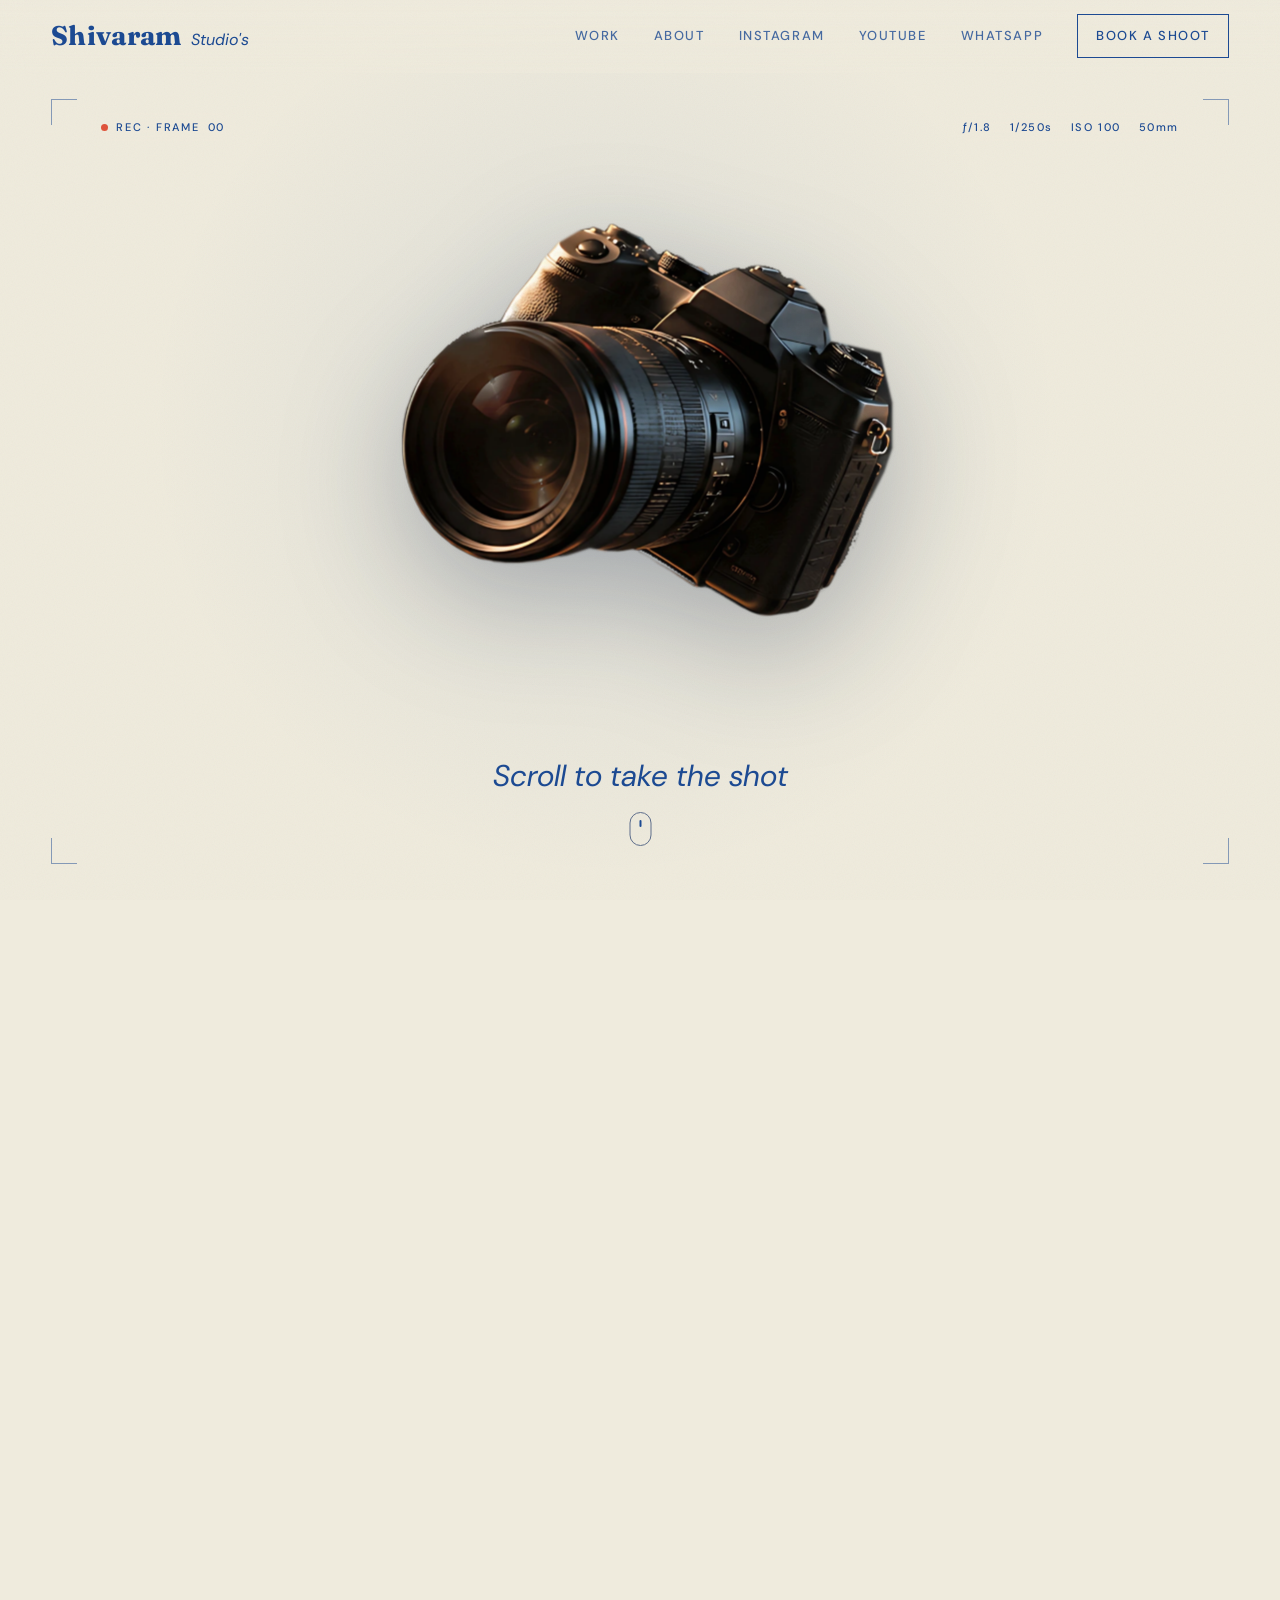
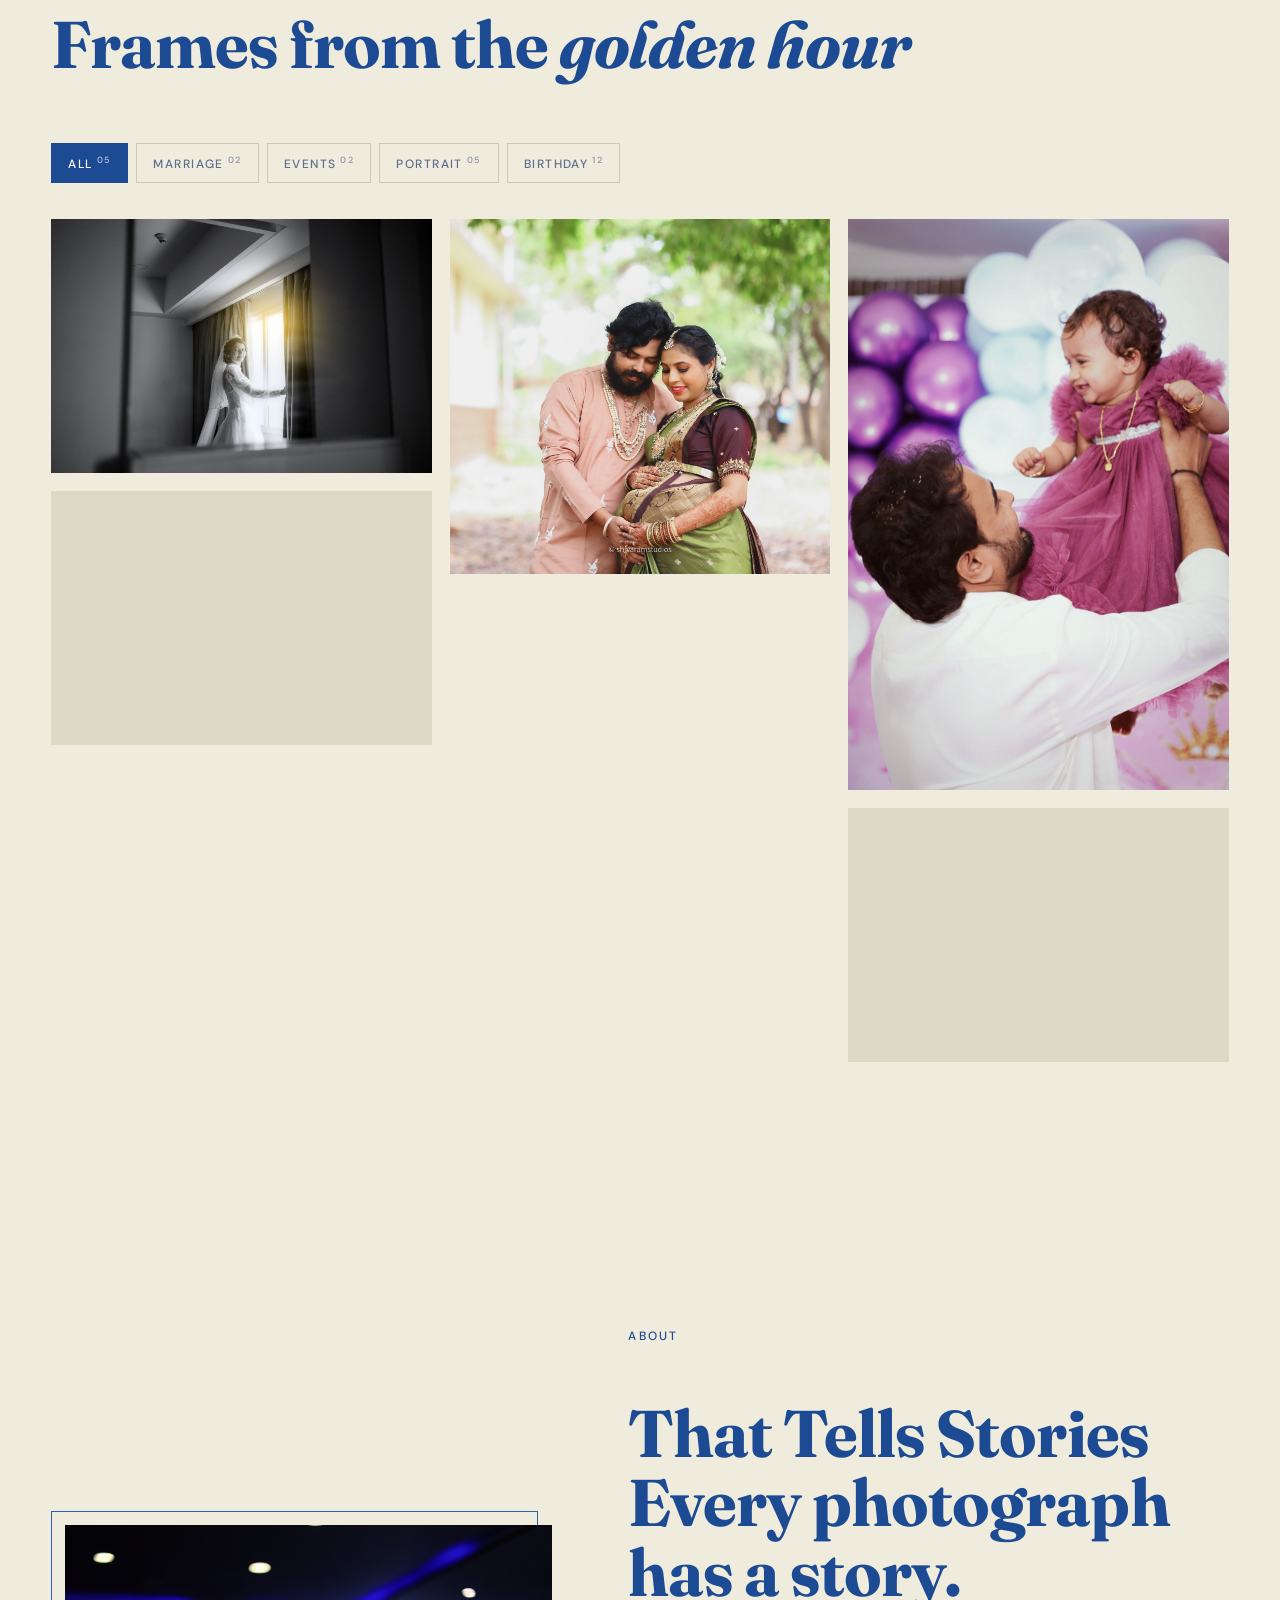
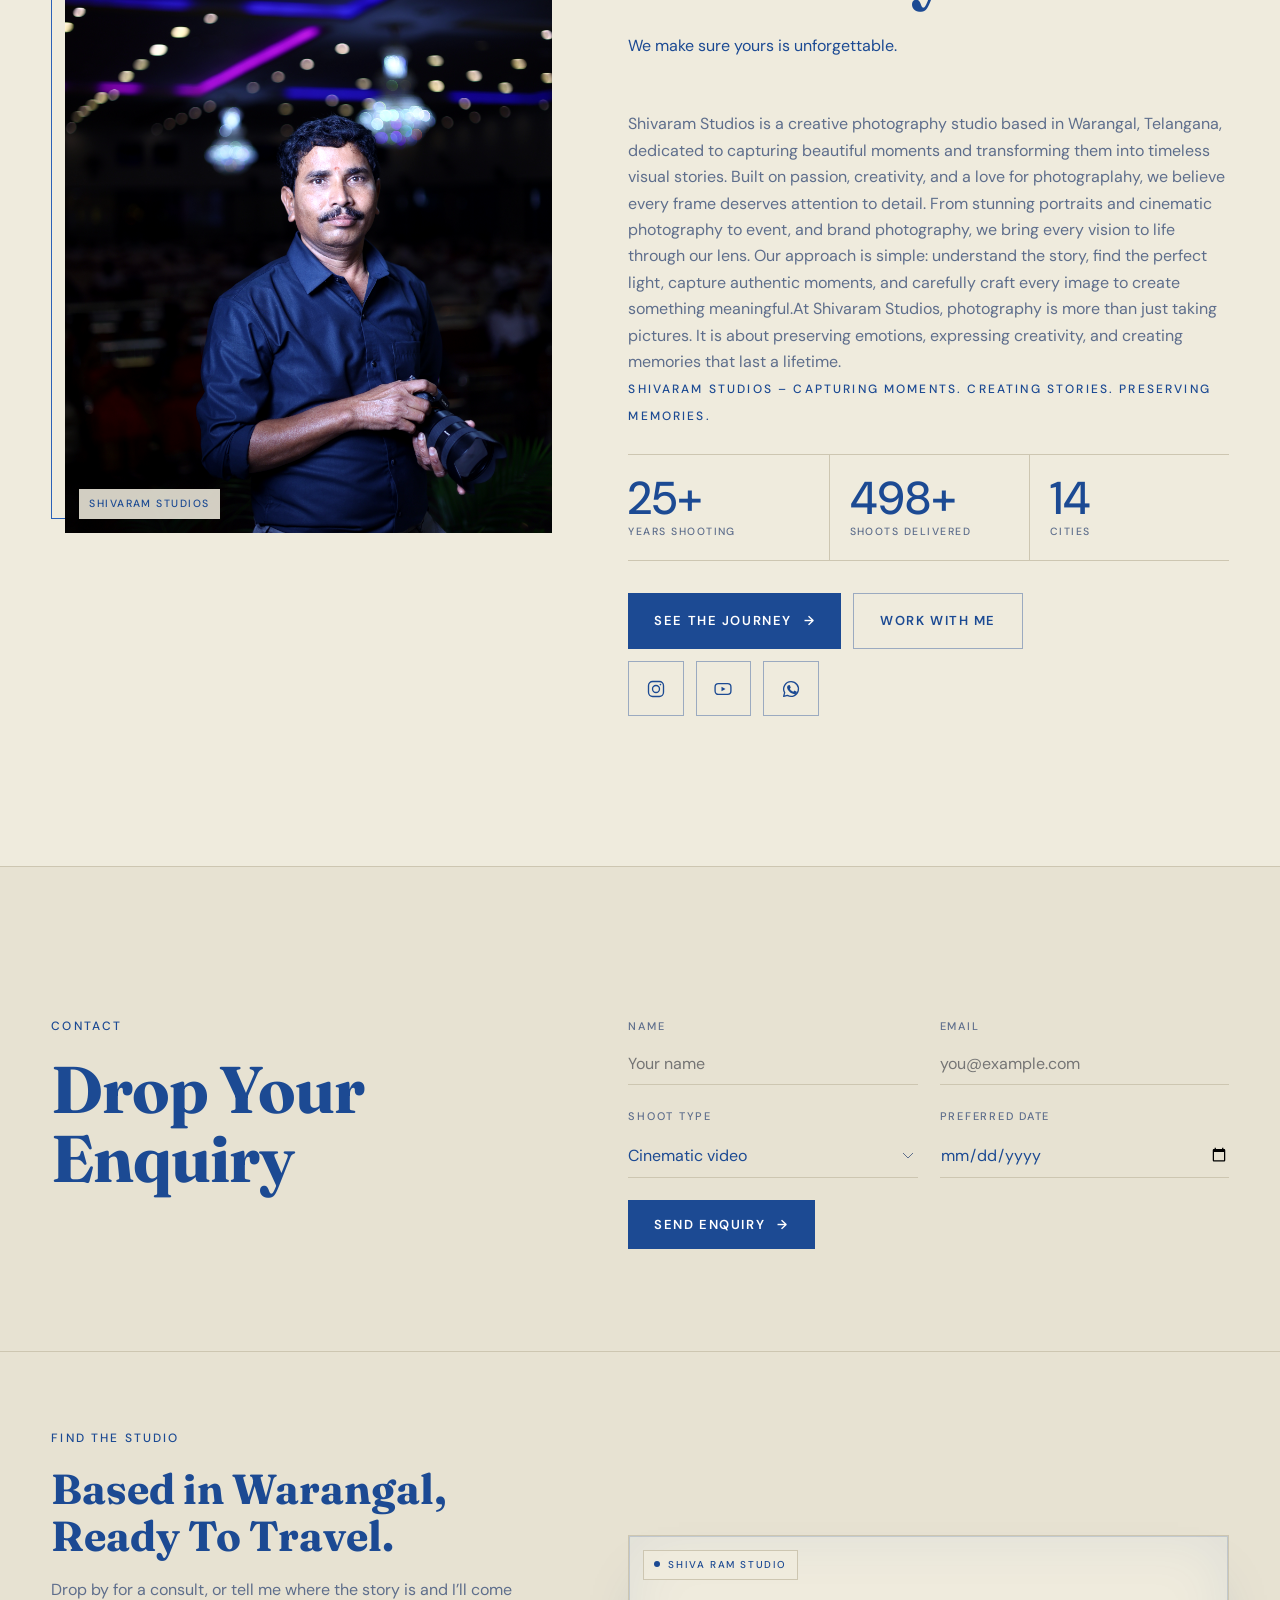
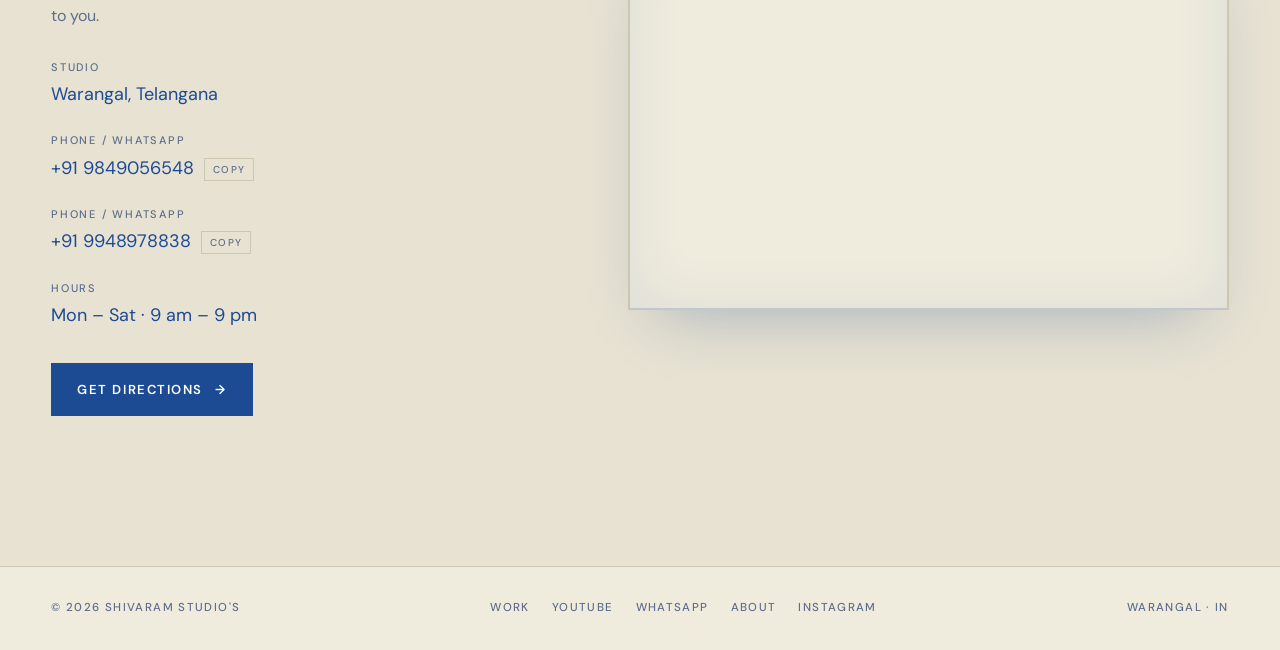
==== index.html @ 3bef9243 "whatsapp is added" ====
<!DOCTYPE html>
<html lang="en">
<head>
<meta charset="UTF-8">
<meta name="viewport" content="width=device-width, initial-scale=1, viewport-fit=cover">
<meta name="Discover Shivaram Studios, a creative photography studio in Warangal, Telangana. Explore professional portrait, landscape, event, cinematic and brand photography.>
<title>Shivaram Studios | Professional Photography Studio in Warangal</title>
<link rel="preconnect" href="https://fonts.googleapis.com">
<link rel="preconnect" href="https://fonts.gstatic.com" crossorigin>
<link rel="stylesheet" href="https://fonts.googleapis.com/css2?family=Fraunces:ital,opsz,wght@0,9..144,600..800;1,9..144,600..800&family=DM+Sans:ital,opsz,wght@0,9..40,300..700;1,9..40,300..700&display=swap">

<style>
:root{
  color-scheme:light;
  --ink:#EFEBDD;
  --ink-2:#E7E2D2;
  --ink-3:#DDD7C5;
  --line:#CDC6B1;
  --paper:#1C4A93;
  --mute:#5E6E8C;
  --amber:#1C4A93;
  --amber-deep:#2A61B8;
  --display:"Fraunces",Georgia,"Times New Roman",serif;
  --body:"DM Sans","Segoe UI",system-ui,sans-serif;
  --mono:"DM Sans","Segoe UI",system-ui,sans-serif;
  --gutter:clamp(16px,4vw,56px);
  --max:1320px;
}
*{box-sizing:border-box}
html{scroll-behavior:smooth}
body{margin:0;background:var(--ink);color:var(--paper);font-family:var(--body);font-size:16px;line-height:1.65;-webkit-font-smoothing:antialiased;overflow-x:hidden;-webkit-text-size-adjust:100%;text-size-adjust:100%}
@supports (overflow:clip){body{overflow-x:clip}}
section[id]{scroll-margin-top:72px}
button,a{-webkit-tap-highlight-color:transparent;touch-action:manipulation}
img{max-width:100%;display:block}
a{color:inherit}
::selection{background:var(--amber);color:var(--ink)}
:focus-visible{outline:2px solid var(--amber);outline-offset:3px}

.grain{pointer-events:none;position:fixed;inset:0;z-index:90;opacity:.07;mix-blend-mode:overlay;background-image:url("data:image/svg+xml,%3Csvg xmlns='http://www.w3.org/2000/svg' width='160' height='160'%3E%3Cfilter id='n'%3E%3CfeTurbulence type='fractalNoise' baseFrequency='.9' numOctaves='2' stitchTiles='stitch'/%3E%3C/filter%3E%3Crect width='100%25' height='100%25' filter='url(%23n)'/%3E%3C/svg%3E")}

.wrap{max-width:var(--max);margin-inline:auto;padding-inline:var(--gutter)}
.eyebrow{font-family:var(--mono);font-weight:500;font-size:12px;letter-spacing:.18em;text-transform:uppercase;color:var(--amber)}
.mono{font-family:var(--mono);font-weight:500;font-variant-numeric:tabular-nums}
h3{font-family:var(--body);font-weight:600}
h1,h2{font-family:var(--display);font-weight:700;font-optical-sizing:auto;margin:0;text-wrap:balance;line-height:1.05}
h2{font-size:clamp(34px,5.2vw,66px);letter-spacing:-.015em}
h2 em,h1 em{font-style:italic;color:var(--amber)}
p{margin:0}

/* NAV */
.nav{position:fixed;top:0;left:0;right:0;z-index:50;padding-top:env(safe-area-inset-top,0px);transition:background .4s,border-color .4s;border-bottom:1px solid transparent}
.nav.solid{background:rgba(13,10,8,.86);backdrop-filter:blur(14px);-webkit-backdrop-filter:blur(14px);border-color:var(--line)}
.nav-in{display:flex;align-items:center;justify-content:space-between;gap:24px;height:72px}
.brand{display:flex;align-items:baseline;gap:10px;text-decoration:none}
.brand b{font-family:var(--display);font-weight:700;font-size:27px;letter-spacing:.01em}
.brand b i{color:var(--amber)}
.brand span{font-family:var(--mono);font-weight:500;font-size:10px;letter-spacing:.2em;color:var(--mute);text-transform:uppercase}
.links{display:flex;gap:34px;align-items:center}
.links a{font-weight:500;text-decoration:none;font-size:13px;letter-spacing:.12em;text-transform:uppercase;color:var(--paper);opacity:.8;transition:opacity .2s,color .2s}
.links a:hover{opacity:1;color:var(--amber)}
.links .book{opacity:1;border:1px solid var(--amber);color:var(--amber);padding:10px 18px}
.links .book:hover{background:var(--amber);color:var(--ink)}
.burger{display:none;background:none;border:0;color:var(--paper);width:44px;height:44px;cursor:pointer;padding:10px}
.burger i{display:block;height:1.5px;background:currentColor;margin:6px 0;transition:transform .3s,opacity .3s}
.nav.open .burger i:nth-child(1){transform:translateY(7.5px) rotate(45deg)}
.nav.open .burger i:nth-child(2){opacity:0}
.nav.open .burger i:nth-child(3){transform:translateY(-7.5px) rotate(-45deg)}

/* HERO */
.hero{position:relative;height:340vh;height:340svh;padding:0}
.pin{position:sticky;top:0;height:100vh;height:100svh;overflow:hidden;isolation:isolate;background:var(--ink)}
.scene{position:absolute;left:50%;top:50%;width:max(100vw,177.8vh);aspect-ratio:1672/941;transform:translate(-50%,-50%);perspective:1400px;transform-style:preserve-3d}
@media (max-aspect-ratio:1/1){.scene{width:min(235vw,177.8vh);top:40%}.full{-webkit-mask-image:linear-gradient(transparent,#000 14%,#000 82%,transparent);mask-image:linear-gradient(transparent,#000 14%,#000 82%,transparent)}}
.glow{position:absolute;left:47.8%;top:47%;width:62%;aspect-ratio:1;transform:translate(-50%,-50%);border-radius:50%;background:radial-gradient(circle,rgba(227,162,91,.22) 0%,rgba(227,162,91,.07) 35%,transparent 65%);pointer-events:none}
.full{position:absolute;inset:0;background:url("[data-uri]") center/100% 100% no-repeat;opacity:0}
.layer{position:absolute;left:calc(var(--x) / 1672 * 100%);top:calc(var(--y) / 941 * 100%);width:calc(var(--w) / 1672 * 100%);height:auto;max-width:none;will-change:transform,opacity;pointer-events:none;user-select:none}
.layer.photo{opacity:0;background:#EFE6D6;padding:.55% .55% .85%;border-radius:2px;filter:drop-shadow(0 22px 34px rgba(0,0,0,.72));transform-style:preserve-3d;backface-visibility:hidden}
.layer.cam{z-index:3;filter:drop-shadow(0 30px 60px rgba(0,0,0,.7))}
.shade{position:absolute;inset:0;z-index:4;opacity:0;pointer-events:none;background:linear-gradient(180deg,rgba(13,10,8,.5) 0%,rgba(13,10,8,0) 22%,rgba(13,10,8,0) 45%,rgba(13,10,8,.92) 100%)}
.hint{position:absolute;left:50%;bottom:clamp(28px,6vh,56px);transform:translateX(-50%);z-index:5;display:grid;justify-items:center;gap:12px;font-family:var(--mono);font-weight:500;font-size:11px;letter-spacing:.26em;text-transform:uppercase;color:var(--mute);text-align:center;white-space:nowrap}
.mouse{width:22px;height:34px;border:1.5px solid var(--mute);border-radius:12px;position:relative}
.mouse::after{content:"";position:absolute;left:50%;top:7px;width:2px;height:7px;margin-left:-1px;border-radius:2px;background:var(--amber);animation:wheel 1.6s ease-in-out infinite}
@keyframes wheel{0%{transform:translateY(0);opacity:1}70%{transform:translateY(9px);opacity:0}100%{opacity:0}}
.hint b{font-family:var(--body);font-weight:400;font-style:italic;font-size:clamp(22px,2.4vw,30px);letter-spacing:0;text-transform:none;color:var(--paper)}
.vf{z-index:5;position:absolute;inset:clamp(84px,11vh,110px) var(--gutter) clamp(24px,4vh,40px);pointer-events:none}
.vf i{position:absolute;width:26px;height:26px;border-color:rgba(241,232,218,.55);border-style:solid;border-width:0}
.vf i:nth-child(1){top:0;left:0;border-top-width:1.5px;border-left-width:1.5px}
.vf i:nth-child(2){top:0;right:0;border-top-width:1.5px;border-right-width:1.5px}
.vf i:nth-child(3){bottom:0;left:0;border-bottom-width:1.5px;border-left-width:1.5px}
.vf i:nth-child(4){bottom:0;right:0;border-bottom-width:1.5px;border-right-width:1.5px}
.rec{position:absolute;top:14px;left:40px;font-family:var(--mono);font-weight:500;font-size:11px;letter-spacing:.16em;color:var(--paper);display:flex;align-items:center;gap:8px;opacity:.85}
.rec::before{content:"";width:7px;height:7px;border-radius:50%;background:#E0533B;animation:blink 1.6s steps(2) infinite}
@keyframes blink{50%{opacity:.15}}
.exif-bar{position:absolute;top:14px;right:40px;font-family:var(--mono);font-weight:500;font-size:11px;letter-spacing:.14em;color:var(--paper);opacity:.85;display:flex;gap:18px}
.hero-copy{position:absolute;z-index:5;left:0;right:0;bottom:clamp(48px,8vh,90px);opacity:0;pointer-events:none}
.hero-copy.live{pointer-events:auto}
.hero-copy .wrap{display:grid;grid-template-columns:1fr auto;align-items:end;gap:32px}
.hero h1{font-weight:700;font-size:clamp(46px,8.6vw,128px);letter-spacing:-.02em;line-height:.92}
.hero h1 span{display:block;overflow:hidden}
.hero h1 span b{display:block;font-weight:600;transform:translateY(calc((1 - var(--cp,0)) * 100%))}
@keyframes rise{from{transform:translateY(100%)}to{transform:none}}
.hero-side{max-width:330px;display:grid;gap:22px}
@keyframes fade{from{opacity:0;transform:translateY(12px)}to{opacity:1;transform:none}}
.hero-side p{color:rgba(241,232,218,.82);font-size:15px}
.btn{font-family:var(--body);font-weight:600;display:inline-flex;align-items:center;gap:12px;background:var(--amber);color:var(--ink);text-decoration:none;font-weight:600;font-size:13px;letter-spacing:.12em;text-transform:uppercase;padding:16px 26px;border:0;cursor:pointer;transition:background .25s,gap .25s;font-family:var(--body)}
.btn:hover{background:var(--paper);gap:18px}
.btn.ghost{background:transparent;color:var(--paper);border:1px solid rgba(241,232,218,.4)}
.btn.ghost:hover{border-color:var(--amber);color:var(--amber)}

/* FILM STRIP */
.strip{border-block:1px solid var(--line);background:var(--ink-2);overflow:hidden;padding-block:16px}
.strip-track{display:flex;gap:48px;width:max-content;animation:marquee 38s linear infinite;font-family:var(--mono);font-weight:500;font-size:12px;letter-spacing:.22em;text-transform:uppercase;color:var(--mute)}
.strip-track span{display:flex;align-items:center;gap:48px;white-space:nowrap}
.strip-track span::after{content:"";width:14px;height:10px;border:1px solid var(--amber-deep);border-radius:2px}
@keyframes marquee{to{transform:translateX(-50%)}}

section{padding-block:clamp(80px,12vw,150px)}
.head{display:flex;justify-content:space-between;align-items:end;gap:32px;flex-wrap:wrap;margin-bottom:clamp(40px,6vw,64px)}
.head .eyebrow{margin-bottom:18px;display:block}
.head p.lead{max-width:420px;color:var(--mute)}

/* CATEGORIES (occasion-style carousel) */
.cats{padding-block:clamp(64px,9vw,110px) clamp(24px,4vw,48px);overflow:hidden}
.oc-head{text-align:center;display:grid;gap:14px;justify-items:center;margin-bottom:clamp(20px,3vw,36px)}
.oc{position:relative;--cw:clamp(190px,19vw,300px)}
.oc-stage{position:relative;height:calc(var(--cw) * 5 / 3 + 40px);touch-action:pan-y;user-select:none;-webkit-mask-image:linear-gradient(90deg,transparent,#000 6%,#000 94%,transparent);mask-image:linear-gradient(90deg,transparent,#000 6%,#000 94%,transparent)}
.oc-card{position:absolute;left:50%;top:50%;width:var(--cw);aspect-ratio:3/5;padding:6px;border-radius:0;background:linear-gradient(160deg,rgba(241,232,218,.22),rgba(241,232,218,.06));border:1px solid rgba(241,232,218,.18);box-shadow:0 24px 50px -22px rgba(0,0,0,.85);color:var(--ink);text-decoration:none;transform:translate(-50%,-50%);transition:transform .7s cubic-bezier(.2,.8,.2,1),opacity .6s,filter .6s;will-change:transform;cursor:pointer}
.oc-card img{width:100%;height:100%;object-fit:cover;border-radius:0;display:block;pointer-events:none}
.oc-card::after{content:"";position:absolute;inset:6px;border-radius:0;background:linear-gradient(180deg,transparent 55%,rgba(13,10,8,.45));pointer-events:none}
.oc-label{position:absolute;left:50%;bottom:6px;transform:translateX(-50%);z-index:1;min-width:72%;padding:12px 26px 10px;background:var(--paper);border-radius:0;text-align:center;display:grid;gap:2px;box-shadow:0 -6px 18px rgba(0,0,0,.18)}
.oc-label b{font-family:var(--body);font-weight:600;font-size:clamp(22px,2vw,30px);line-height:1.05;color:var(--ink)}
.oc-label small{white-space:nowrap;font-family:var(--mono);font-weight:500;font-size:9.5px;letter-spacing:.14em;text-transform:uppercase;color:var(--amber-deep)}
.oc-card.is-active{border-color:rgba(227,162,91,.55);box-shadow:0 30px 70px -20px rgba(0,0,0,.9),0 0 0 1px rgba(227,162,91,.25)}
.oc-card.is-active .oc-label{background:var(--paper)}
.oc-card:not(.is-active) .oc-label small{display:none}
.oc-card:focus-visible{outline:2px solid var(--amber);outline-offset:4px}
.oc-btn{position:absolute;top:calc(50% - 20px);z-index:30;width:46px;height:46px;border-radius:50%;border:1px solid var(--line);background:rgba(22,17,16,.85);color:var(--paper);display:grid;place-items:center;cursor:pointer;transition:background .25s,color .25s,border-color .25s;backdrop-filter:blur(6px);-webkit-backdrop-filter:blur(6px)}
.oc-btn svg{width:18px;height:18px;fill:none;stroke:currentColor;stroke-width:2;stroke-linecap:round;stroke-linejoin:round}
.oc-btn:hover{background:var(--amber);color:var(--ink);border-color:var(--amber)}
.oc-btn.prev{left:clamp(10px,2vw,28px)}.oc-btn.next{right:clamp(10px,2vw,28px)}
.oc-dots{display:flex;justify-content:center;gap:10px;margin-top:8px}
.oc-dots button{width:8px;height:8px;padding:0;border:0;border-radius:8px;background:var(--line);cursor:pointer;transition:width .3s,background .3s}
.oc-dots button[aria-selected="true"]{width:28px;background:var(--amber)}
@media (max-width:640px){.oc{--cw:56vw}.oc-btn{width:38px;height:38px}.oc-label{padding:9px 16px 8px}.oc-label small{font-size:8.5px;letter-spacing:.08em}}
@media (prefers-reduced-motion:reduce){.oc-card{transition:none}}

/* WORK */
.filters{display:flex;gap:8px;flex-wrap:wrap;margin-bottom:36px}
.chip{background:none;border:1px solid var(--line);color:var(--mute);font-family:var(--mono);font-weight:500;font-size:12px;letter-spacing:.12em;text-transform:uppercase;padding:10px 16px;cursor:pointer;transition:all .2s}
.chip:hover{color:var(--paper);border-color:var(--mute)}
.chip[aria-pressed="true"]{background:var(--paper);color:var(--ink);border-color:var(--paper)}
.chip sup{font-size:9px;margin-left:4px;opacity:.7}
.grid{columns:3 300px;column-gap:18px}
.shot{break-inside:avoid;margin:0 0 18px;position:relative;overflow:hidden;cursor:zoom-in;background:var(--ink-3);transition:opacity .4s}
.shot[hidden]{display:none!important}
.shot img{width:100%;height:auto;min-height:120px;aspect-ratio:var(--ar);object-fit:cover;transition:transform 1.1s cubic-bezier(.2,.7,.1,1),filter .6s;filter:saturate(.92)}
@media (hover:hover){.shot:hover img{transform:scale(1.045);filter:saturate(1.08)}}
.shot figcaption{position:absolute;left:0;right:0;bottom:0;padding:48px 18px 16px;background:linear-gradient(transparent,rgba(13,10,8,.88));display:flex;justify-content:space-between;align-items:end;gap:12px;transform:translateY(8px);opacity:0;transition:all .45s}
.shot:hover figcaption,.shot:focus-visible figcaption{opacity:1;transform:none}
.shot figcaption h3{font-size:25px;font-style:italic}
.shot figcaption small{display:block;font-family:var(--mono);font-weight:500;font-size:10.5px;letter-spacing:.12em;color:var(--amber);text-transform:uppercase;margin-top:4px}
.shot .no{font-family:var(--mono);font-weight:500;font-size:11px;color:var(--mute);white-space:nowrap}
@media (hover:none){.shot figcaption{opacity:1;transform:none}}

/* SERVICES (callout figure) */
/* SERVICES: services on both sides, person in the centre */
.svc{--blue:var(--amber);--blue-2:#F0B877;background:var(--ink-2);border-block:1px solid var(--line);color:var(--paper);overflow:hidden;padding-block:clamp(56px,7vw,96px)}
.svc ::selection{background:var(--amber);color:var(--ink)}
.svc-eye{display:block;text-align:center;margin-bottom:clamp(8px,2vw,20px)}
.svc-stage{position:relative;display:grid;grid-template-columns:minmax(0,1fr) minmax(220px,330px) minmax(0,1fr);gap:clamp(36px,7vw,120px);max-width:1120px;margin-inline:auto;height:clamp(520px,58vw,720px)}
.svc-col{position:relative;z-index:2;display:flex;flex-direction:column;justify-content:space-evenly;padding-block:2% 8%}
.svc-col.left{align-items:flex-end}
.svc-col.right{align-items:flex-start}
.svc-person{position:relative;z-index:1}
.svc-man{position:absolute;left:0;top:0;width:100%;height:auto;max-width:none;filter:drop-shadow(0 24px 40px rgba(0,0,0,.6));opacity:0;transition:opacity .4s}
.svc-man.ready{opacity:1}
.svc-lines{position:absolute;inset:0;width:100%;height:100%;overflow:visible;pointer-events:none;z-index:1}
.svc-lines path{fill:none;stroke:var(--blue);stroke-width:1.3;opacity:.45;transition:opacity .3s,stroke-width .3s}
.svc-lines circle{fill:var(--blue);opacity:.7;transition:opacity .3s}
.svc-lines .on path{opacity:1;stroke-width:2}
.svc-lines .on circle{opacity:1}
.svc-tag{position:relative;background:var(--amber);color:var(--ink);border:0;font-family:var(--body);font-weight:600;font-size:clamp(13px,1.15vw,15px);letter-spacing:.01em;padding:.5em 1.4em;min-width:10.5em;white-space:nowrap;text-align:center;cursor:pointer;box-shadow:0 6px 14px -6px rgba(0,0,0,.7);transition:background .25s,transform .25s,box-shadow .25s}
.svc-tag:hover{background:var(--blue-2)}
.svc-tag[aria-selected="true"]{background:var(--paper);box-shadow:0 0 0 3px var(--ink-2),0 0 0 5px var(--amber)}
.svc-col.left .svc-tag[aria-selected="true"]{transform:translateX(-6px)}
.svc-col.right .svc-tag[aria-selected="true"]{transform:translateX(6px)}
.svc-tag:focus-visible{outline:2px solid var(--paper);outline-offset:4px}
.svc-panel{max-width:860px;margin:clamp(28px,4vw,52px) auto 0;border-top:1px solid var(--line);padding-top:26px;display:grid;grid-template-columns:minmax(0,1fr) auto;gap:18px 48px;align-items:end;min-height:220px}
.svc-info{display:grid;gap:12px}
.svc-panel .tag{font-family:var(--body);font-weight:600;font-size:12px;letter-spacing:.16em;text-transform:uppercase;color:var(--amber)}
.svc-panel h3{font-family:var(--body);font-weight:500;font-size:clamp(30px,3vw,40px);color:var(--paper)}
.svc-panel p{color:var(--mute);font-size:15px;max-width:56ch}
.svc-panel ul{list-style:none;margin:4px 0 0;padding:0;display:grid;grid-template-columns:repeat(2,minmax(0,max-content));gap:8px 32px;font-size:14.5px;color:var(--paper)}
.svc-panel li{display:flex;gap:12px}
.svc-panel li::before{content:"";flex:none;width:10px;height:2px;background:var(--blue);margin-top:11px}
.svc-foot{display:grid;justify-items:end;gap:14px}
.svc-price{font-family:var(--body);font-weight:500;font-size:30px;color:var(--paper);text-align:right}
.svc-price small{display:block;font-family:var(--body);font-weight:500;font-size:12px;letter-spacing:.04em;color:var(--mute)}
.svc-cta{display:inline-flex;align-items:center;gap:10px;background:var(--amber);color:var(--ink);text-decoration:none;font-weight:600;font-size:12.5px;letter-spacing:.12em;text-transform:uppercase;padding:13px 20px;transition:background .25s,gap .25s}
.svc-cta:hover{background:var(--paper);gap:16px}
.svc-panel.swap{animation:svcIn .45s cubic-bezier(.2,.7,.1,1)}
@keyframes svcIn{from{opacity:0;transform:translateY(10px)}to{opacity:1;transform:none}}
@media (min-width:861px) and (max-width:1100px){
  .svc-stage{gap:clamp(20px,3vw,40px)}
  .svc-tag{padding:.5em 1em;min-width:9em}
}
@media (max-width:860px){
  .svc-stage{grid-template-columns:1fr 1fr;height:auto;gap:12px;max-width:560px}
  .svc-person{grid-column:1/-1;grid-row:1;height:min(105vw,480px);margin-bottom:12px}
  .svc-col{grid-row:2;justify-content:flex-start;gap:10px;padding:0}
  .svc-col.left,.svc-col.right{align-items:stretch}
  .svc-tag{min-width:0;padding:.75em .6em;white-space:normal}
  .svc-col .svc-tag[aria-selected="true"]{transform:none}
  .svc-lines{display:none}
  .svc-panel{grid-template-columns:1fr}
  .svc-foot{justify-items:start}
  .svc-price{text-align:left}
}
@media (max-width:460px){.svc-panel ul{grid-template-columns:1fr}}

/* PROCESS */
.steps{display:grid;grid-template-columns:repeat(auto-fit,minmax(220px,1fr));gap:0;counter-reset:s}
.step{padding:28px 28px 28px 0;border-top:1px solid var(--line);display:grid;gap:12px;align-content:start}
.step + .step{padding-left:28px}
.step .n{font-family:var(--mono);font-weight:500;font-size:12px;color:var(--amber);letter-spacing:.14em}
.step h3{font-size:28px}
.step p{color:var(--mute);font-size:15px}

/* ABOUT */
.about-grid{display:grid;grid-template-columns:minmax(0,5fr) minmax(0,6fr);gap:clamp(36px,6vw,90px);align-items:center}
.portrait{position:relative;margin:14px 0 0 14px}
.portrait img{width:100%;aspect-ratio:4/5;object-fit:cover;filter:grayscale(.2) contrast(1.05)}
.portrait::before{content:"";position:absolute;inset:-14px 14px 14px -14px;border:1px solid var(--amber-deep);z-index:-1}
.portrait .cap{position:absolute;left:14px;bottom:14px;font-family:var(--mono);font-weight:500;font-size:10.5px;letter-spacing:.14em;background:rgba(13,10,8,.75);padding:6px 10px;text-transform:uppercase}
.about-copy{display:grid;gap:26px}
.about-copy .big{font-family:var(--body);font-size:clamp(26px,3vw,36px);line-height:1.25}
.about-copy .big em{color:var(--amber)}
.about-copy p{color:var(--mute);max-width:60ch}
.stats{display:grid;grid-template-columns:repeat(3,1fr);border-block:1px solid var(--line)}
.stats div{padding:20px 0;display:grid;gap:2px}
.stats div + div{padding-left:20px;border-left:1px solid var(--line)}
.stats b{font-family:var(--body);font-weight:500;font-size:clamp(32px,4vw,46px);line-height:1}
.stats span{font-family:var(--mono);font-weight:500;font-size:10.5px;letter-spacing:.14em;color:var(--mute);text-transform:uppercase}
.kit{font-family:var(--mono);font-weight:500;font-size:12.5px;color:var(--mute);display:grid;gap:8px}
.kit div{display:flex;justify-content:space-between;gap:16px;border-bottom:1px dashed var(--line);padding-bottom:8px}
.kit div span:last-child{color:var(--paper);text-align:right}
.about-cta{display:flex;gap:12px;flex-wrap:wrap;margin-top:6px}
.soc.about-soc{gap:12px;margin-top:-14px}

/* TESTIMONIAL placeholder */
.quote{text-align:left;max-width:980px}
.quote blockquote{margin:0;font-family:var(--body);font-style:italic;font-size:clamp(28px,4.2vw,54px);line-height:1.2;text-wrap:balance}
.quote cite{display:block;margin-top:24px;font-style:normal;font-family:var(--mono);font-weight:500;font-size:12px;letter-spacing:.16em;color:var(--amber);text-transform:uppercase}

/* CONTACT */
.contact{background:var(--ink-2);border-top:1px solid var(--line)}
.contact-grid{display:grid;grid-template-columns:minmax(0,5fr) minmax(0,6fr);gap:clamp(36px,6vw,90px)}
.contact h2{margin-bottom:24px}
.info{display:grid;gap:22px;margin-top:36px}
.info div{display:grid;gap:4px}
.info small{font-family:var(--mono);font-weight:500;font-size:11px;letter-spacing:.16em;color:var(--mute);text-transform:uppercase}
.info a,.info span{font-size:18px;text-decoration:none;word-break:break-word}
.info a:hover{color:var(--amber)}
.copy{background:none;border:1px solid var(--line);color:var(--mute);font-family:var(--mono);font-weight:500;font-size:10px;letter-spacing:.12em;padding:4px 8px;margin-left:10px;cursor:pointer;vertical-align:middle;text-transform:uppercase}
.copy:hover{color:var(--amber);border-color:var(--amber)}
form{display:grid;gap:22px}
.row{display:grid;grid-template-columns:1fr 1fr;gap:22px}
label{display:grid;gap:8px;font-family:var(--mono);font-weight:500;font-size:11px;letter-spacing:.16em;color:var(--mute);text-transform:uppercase}
input,select,textarea{background:transparent;border:0;border-bottom:1px solid var(--line);color:var(--paper);font-family:var(--body);font-size:16px;padding:10px 0;border-radius:0;width:100%;transition:border-color .2s;text-transform:none;letter-spacing:0}
select{appearance:none;background:url("data:image/svg+xml,%3Csvg xmlns='http://www.w3.org/2000/svg' width='12' height='8'%3E%3Cpath d='M1 1l5 5 5-5' stroke='%23A69683' fill='none'/%3E%3C/svg%3E") right 4px center no-repeat;cursor:pointer}
select option{background:var(--ink-2)}
textarea{resize:vertical;min-height:110px}
input:focus,select:focus,textarea:focus{outline:none;border-color:var(--amber)}
.note{font-size:14px;color:var(--amber);min-height:1.4em}
.studio{display:grid;grid-template-columns:minmax(0,5fr) minmax(0,6fr);gap:clamp(36px,6vw,90px);align-items:center;margin-top:clamp(56px,8vw,110px);padding-top:clamp(48px,6vw,80px);border-top:1px solid var(--line)}
.studio h3{font-family:var(--display);font-weight:700;font-size:clamp(28px,3.4vw,42px);line-height:1.1;margin:0 0 18px}
.studio h3 em{color:var(--amber)}
.studio p{color:var(--mute);max-width:42ch;margin:0 0 28px}
.studio .info{margin-top:0;margin-bottom:32px}
.map{position:relative;aspect-ratio:16/10;border:1px solid var(--line);background:var(--ink);overflow:hidden;box-shadow:0 30px 60px -30px rgba(0,0,0,.8)}
.map iframe{position:absolute;inset:0;width:100%;height:100%;border:0;filter:invert(.92) hue-rotate(180deg) saturate(.55) brightness(.95) contrast(.95)}
.map::after{content:"";position:absolute;inset:0;pointer-events:none;box-shadow:inset 0 0 0 1px rgba(232,163,90,.18),inset 0 0 80px rgba(0,0,0,.35)}
.map-tag{position:absolute;left:14px;top:14px;z-index:1;font-family:var(--mono);font-weight:500;font-size:10px;letter-spacing:.16em;text-transform:uppercase;color:var(--paper);background:rgba(14,11,9,.82);border:1px solid var(--line);padding:6px 10px;pointer-events:none}
.map-tag::before{content:"";display:inline-block;width:6px;height:6px;border-radius:50%;background:var(--amber);margin-right:8px;vertical-align:1px}
@media (max-width:860px){.studio{grid-template-columns:1fr}.map{aspect-ratio:4/3}}

footer{border-top:1px solid var(--line);padding-block:32px}
.foot{display:flex;justify-content:space-between;gap:20px;flex-wrap:wrap;align-items:center;font-family:var(--mono);font-weight:500;font-size:11.5px;letter-spacing:.12em;color:var(--mute);text-transform:uppercase}
.foot nav{display:flex;gap:22px;flex-wrap:wrap}
.foot a{text-decoration:none}
.foot a:hover{color:var(--amber)}

/* LIGHTBOX */
.lb{position:fixed;inset:0;z-index:100;background:rgba(8,6,5,.96);display:grid;grid-template-rows:auto 1fr auto;padding:calc(env(safe-area-inset-top,0px) + 16px) var(--gutter) calc(env(safe-area-inset-bottom,0px) + 16px)}
.lb[hidden]{display:none!important}
.lb-top,.lb-bot{display:flex;justify-content:space-between;align-items:center;gap:16px;font-family:var(--mono);font-weight:500;font-size:12px;letter-spacing:.14em;color:var(--mute);text-transform:uppercase}
.lb-stage{display:grid;place-items:center;min-height:0;position:relative}
.lb-stage img{max-height:min(78vh,100%);max-width:100%;width:auto;object-fit:contain;box-shadow:0 30px 80px rgba(0,0,0,.6)}
.lb-stage{padding-block:12px;touch-action:pan-y}
.lb button{background:none;border:1px solid var(--line);color:var(--paper);width:48px;height:48px;cursor:pointer;font-size:18px;display:grid;place-items:center;transition:all .2s}
.lb button:hover{border-color:var(--amber);color:var(--amber)}
.lb-title{font-family:var(--body);font-style:italic;font-size:27px;color:var(--paper);text-transform:none;letter-spacing:0}
.lb-nav{display:flex;gap:8px}

.reveal{transition:opacity 1s,transform 1s cubic-bezier(.2,.7,.1,1)}
.js .reveal.pre{opacity:.001;transform:translateY(30px)}

@media (max-width:900px){
  .links{position:fixed;inset:calc(72px + env(safe-area-inset-top,0px)) 0 auto 0;flex-direction:column;align-items:flex-start;gap:0;background:var(--ink);border-bottom:1px solid var(--line);padding:8px var(--gutter) 24px;transform:translateY(-8px);opacity:0;pointer-events:none;transition:all .3s}
  .links a{padding:16px 0;width:100%;border-bottom:1px solid var(--line);font-size:14px}
  .links .book{margin-top:16px;text-align:center;border-bottom:1px solid var(--amber)}
  .nav.open .links{opacity:1;transform:none;pointer-events:auto}
  .nav.open{background:var(--ink)}
  .burger{display:block}
  .hero-copy .wrap{grid-template-columns:1fr}
  .exif-bar span:nth-child(n+3){display:none}
  .about-grid,.contact-grid{grid-template-columns:1fr}
  .portrait{max-width:440px;width:calc(100% - 14px)}
  .pkg,.pkg + .pkg{padding:32px 0;border-left:0}
  .step,.step + .step{padding:24px 0}
}
@media (max-width:560px){
  .row{grid-template-columns:1fr}
  .rec{left:20px}.exif-bar{right:20px;gap:12px}
  .exif-bar span:nth-child(n+2){display:none}
  .stats div + div{padding-left:12px}
  .hero-side .btn{width:100%;justify-content:center}
  .hero-copy .btn{padding:14px 16px;font-size:11.5px;letter-spacing:.1em;gap:8px}
  .hero-copy .wrap > div{gap:10px!important}
  .hero-copy .btn.sq{--sq:49px}
  .lb-title{font-size:21px}
  .lb button{width:44px;height:44px}
  .stats b{font-size:30px}
  .stats span{font-size:9.5px;letter-spacing:.1em}
  .info a,.info span{font-size:16px}
  .chip{padding:9px 12px;font-size:11px}
  .hero-img{background-position:58% 20%}
  .hero::after{background:linear-gradient(180deg,rgba(13,10,8,.55) 0%,rgba(13,10,8,0) 18%,rgba(13,10,8,.15) 30%,rgba(13,10,8,.94) 62%,rgba(13,10,8,.98) 100%)}
  }

/* ── RESPONSIVE + SMOOTHNESS ADDITIONS ─────────────────────── */
@media (hover:none),(pointer:coarse){
  .grain{display:none}
  .shot img,.shot figcaption{transition:none}
}
@media (max-height:520px) and (orientation:landscape){
  .nav-in{height:56px}
  .brand b{font-size:23px}
  .links{inset:calc(56px + env(safe-area-inset-top,0px)) 0 auto 0;max-height:calc(100svh - 56px);overflow-y:auto}
  section[id]{scroll-margin-top:56px}
  .vf{inset:66px var(--gutter) 14px}
  .rec,.exif-bar{top:8px}
  .hint{bottom:18px;gap:6px}
  .hint b{font-size:19px}
  .hero-copy{bottom:22px}
  .hero-copy .btn{padding:12px 20px}
  .hero-copy .btn.sq{--sq:47.4px;padding:0}
  .svc-stage{height:auto;min-height:440px}
}
@media (min-width:1800px){
  :root{--max:1560px}
  body{font-size:17px}
  .svc-stage{max-width:1320px}
  .grid{columns:4 300px}
}
@media (min-width:2400px){
  :root{--max:1800px}
  body{font-size:18px}
}
@media (prefers-reduced-motion:reduce){
  *,*::before,*::after{animation:none!important;transition:none!important}
  html{scroll-behavior:auto}
}



/* ===== Unified cream + blue theme overrides ===== */
.grain{opacity:.05;mix-blend-mode:multiply}
::selection{background:var(--paper);color:#fff}
.nav.solid{background:rgba(239,235,221,.9)}
.links .book:hover{color:#fff}
.btn{color:#fff}
.btn:hover{background:var(--amber-deep);color:#fff}
.btn.ghost{color:var(--paper);border-color:rgba(28,74,147,.4)}
.btn.ghost:hover{background:transparent}
.vf i{border-color:rgba(28,74,147,.5)}
.lb{background:rgba(239,235,221,.97)}
.lb-stage img{box-shadow:0 30px 70px rgba(28,74,147,.25)}
.glow{background:radial-gradient(circle,rgba(28,74,147,.12) 0%,rgba(28,74,147,.04) 35%,transparent 65%)}
.layer.photo{filter:drop-shadow(0 18px 30px rgba(10,26,56,.35))}
.layer.cam{filter:drop-shadow(0 30px 50px rgba(28,74,147,.25))}
.shade{background:linear-gradient(180deg,rgba(239,235,221,.35) 0%,rgba(239,235,221,0) 14%,rgba(239,235,221,0) 74%,rgba(239,235,221,.55) 90%,rgba(239,235,221,.85) 100%)}
.nav{background:linear-gradient(180deg,rgba(239,235,221,.82),rgba(239,235,221,.62));backdrop-filter:blur(10px);-webkit-backdrop-filter:blur(10px)}
.rec,.exif-bar{background:rgba(239,235,221,.82);padding:5px 10px;opacity:1;backdrop-filter:blur(6px);-webkit-backdrop-filter:blur(6px)}
.hero-side p{color:var(--mute)}
.chip[aria-pressed="true"]{color:#fff}
.shot figcaption{background:linear-gradient(transparent,rgba(10,26,56,.85))}
.shot figcaption h3{color:#fff}
.shot figcaption small{color:#BFD3F5}
.shot .no{color:rgba(255,255,255,.75)}
.portrait .cap{background:rgba(239,235,221,.88);color:var(--paper)}
.map iframe{filter:saturate(.75) sepia(.12)}
.map::after{box-shadow:inset 0 0 0 1px rgba(28,74,147,.18),inset 0 0 60px rgba(28,74,147,.08)}
.map{box-shadow:0 30px 60px -30px rgba(28,74,147,.35)}
.map-tag{background:rgba(239,235,221,.92)}
select{background-image:url("data:image/svg+xml,%3Csvg xmlns='http://www.w3.org/2000/svg' width='12' height='8'%3E%3Cpath d='M1 1l5 5 5-5' stroke='%235E6E8C' fill='none'/%3E%3C/svg%3E")}
.oc-card{background:linear-gradient(160deg,rgba(28,74,147,.14),rgba(28,74,147,.04));border-color:rgba(28,74,147,.22);box-shadow:0 24px 50px -24px rgba(28,74,147,.45)}
.oc-card::after{background:linear-gradient(180deg,transparent 60%,rgba(10,26,56,.3))}
.oc-card.is-active{border-color:var(--paper);box-shadow:0 30px 60px -24px rgba(28,74,147,.55)}
.oc-label{box-shadow:0 -6px 18px rgba(10,26,56,.15)}
.oc-label b{color:#fff}
.oc-label small{color:#BFD3F5}
.oc-btn{background:rgba(239,235,221,.92)}
.oc-btn:hover{color:#fff}
.cat-name{color:#fff}
.svc{--blue:#1C4A93;--blue-2:#2A61B8;background:var(--ink)}
.svc ::selection{color:#fff}
.svc-man{filter:drop-shadow(0 18px 24px rgba(28,74,147,.12))}
.svc-tag{color:#fff;box-shadow:0 6px 14px -6px rgba(28,74,147,.6)}
.svc-tag[aria-selected="true"]{background:#0F2F66;box-shadow:0 0 0 3px var(--ink),0 0 0 5px var(--blue)}
.svc-tag:focus-visible{outline-color:#0F2F66}
.svc-panel p{color:#3F4A5E}
.svc-panel ul{color:#26324A}
.svc-cta{color:#fff}
.svc-cta:hover{background:var(--amber-deep);color:#fff}
.copy:hover{color:var(--paper)}
@media (max-width:560px){
  .hero::after{background:linear-gradient(180deg,rgba(239,235,221,.35) 0%,rgba(239,235,221,0) 14%,rgba(239,235,221,0) 64%,rgba(239,235,221,.75) 86%,rgba(239,235,221,.9) 100%)}
}
.full::after{content:"";position:absolute;inset:0;background:rgba(239,235,221,.86)}
.layer.cam{filter:drop-shadow(0 30px 50px rgba(10,26,56,.28))}
.soc{display:flex;gap:inherit;flex:none}
.btn.sq{padding:0;width:var(--sq,55.4px);height:var(--sq,55.4px);justify-content:center;flex:none}
.btn.sq svg{width:20px;height:20px;fill:none;stroke:currentColor;stroke-width:1.6;stroke-linejoin:round}
.btn.sq svg .dot{fill:currentColor;stroke:none}
.btn.sq:hover{gap:12px}
[hidden]{display:none!important}
</style>
</head>
<body>
<div class="grain" aria-hidden="true"></div>
<header class="nav" id="nav">
  <div class="wrap nav-in">
    <a href="#top" class="brand" aria-label="Shiva Ram, home"><b>Shivaram</b><em>Studio's</em></a>
    <nav class="links" id="links">
      <a href="#work">Work</a>
      <a href="#services" hidden>Services</a>
      <a href="#about">About</a>
      <a href="https://www.instagram.com/shivaram.studio?exln=MTViNjJ6Y3pjbXpoOQ==" target="_blank" rel="noopener">Instagram</a>
      <a href="https://www.youtube.com/@shivaramstudio5955" target="_blank" rel="noopener">Youtube</a>
      <a href="https://wa.me/919849056548?text=Hi%20Shivaram%20Studio%2C%20I%27d%20like%20to%20enquire%20about%20a%20shoot." target="_blank" rel="noopener">WhatsApp</a>
      <a href="#contact" class="book">Book a shoot</a>
    </nav>
    <button class="burger" id="burger" aria-label="Open menu" aria-expanded="false" aria-controls="links"><i></i><i></i><i></i></button>
  </div>
</header>

<main id="top">
  <section class="hero" id="hero" aria-label="Introduction">
    <div class="pin">
      <div class="scene" id="scene" role="img" aria-label="A camera floating in the dark; photographs fly out of it as you scroll">
        <div class="glow" id="glow"></div>
        <div class="full" id="full"></div>
        <img class="layer photo" data-k="portrait" data-p="2" style="	--x:732;--y:60;--w:320;aspect-ratio:3/4;object-fit:cover" alt="">
        <img class="layer photo" data-k="mountain" data-p="0" style="--x:328;--y:68;--w:297;aspect-ratio:166/120;object-fit:cover" alt="">
        <img class="layer photo" data-k="city" data-p="1" style="--x:1272;--y:24;--w:249;aspect-ratio:138/252;object-fit:cover" alt="">
        <img class="layer photo" data-k="shore" data-p="4" style="--x:1138;--y:355;--w:315;aspect-ratio:110/120;object-fit:cover" alt="">
        <img class="layer photo" data-k="leaf" data-p="3" style="--x:165;--y:452;--w:313;aspect-ratio:122/86;object-fit:cover" alt="">
        <img class="layer photo" data-k="ocean" data-p="5" style="--x:561;--y:635;--w:234;aspect-ratio:118/116;object-fit:cover" alt="">
        <img class="layer photo" data-k="figure" data-p="6" style="--x:919;--y:655;--w:421;aspect-ratio:223/193;object-fit:cover" alt="">
        <img class="layer photo" data-k="mid" data-p="1" style="--x:335;--y:262;--w:290;aspect-ratio:4/3;object-fit:cover" alt="">
        <img class="layer cam" id="cam" style="--x:600;--y:110;--w:570" src="[data-uri]" alt="">
      </div>
      <div class="shade" id="shade"></div>
      <div class="vf" aria-hidden="true">
      <i></i><i></i><i></i><i></i>
      <div class="rec">REC · FRAME <span id="frameNo">00</span></div>
      <div class="exif-bar"><span>ƒ/1.8</span><span>1/250s</span><span>ISO 100</span><span>50mm</span></div>
    </div>
      <div class="hint" id="hint" aria-hidden="true"><b>Scroll to take the shot</b><span class="mouse"></span></div>
      <div class="hero-copy">
      <div class="wrap">
        <!--h1><span><b>Light,</b></span><span><b><em>held` still.</em></b></span></h1>
        <div class="hero-side">
          <p>Landscape, portrait and street photography made in the last hour of light. Based in Warangal, shooting wherever the story is.</p-->
          <div style="display:flex;gap:12px;flex-wrap:wrap">
            <a class="btn" href="#work">View the work <span aria-hidden="true">→</span></a>
            <a class="btn ghost" href="#contact">Enquire</a>
            <span class="soc"><a class="btn ghost sq" href="https://www.instagram.com/shivaram.studio?exln=MTViNjJ6Y3pjbXpoOQ==" target="_blank" rel="noopener" aria-label="Shivaram Studio on Instagram"><svg viewBox="0 0 24 24" aria-hidden="true"><rect x="3" y="3" width="18" height="18" rx="5"/><circle cx="12" cy="12" r="4.2"/><circle cx="17.3" cy="6.7" r="1" class="dot"/></svg></a>
            <a class="btn ghost sq" href="https://www.youtube.com/@shivaramstudio5955" target="_blank" rel="noopener" aria-label="Shivaram Studio on YouTube"><svg viewBox="0 0 24 24" aria-hidden="true"><rect x="2.5" y="5.5" width="19" height="13" rx="4"/><path d="M10.2 9.2v5.6l4.8-2.8z" class="dot"/></svg></a>
            <a class="btn ghost sq" href="https://wa.me/919849056548?text=Hi%20Shivaram%20Studio%2C%20I%27d%20like%20to%20enquire%20about%20a%20shoot." target="_blank" rel="noopener" aria-label="Chat with Shivaram Studio on WhatsApp"><svg viewBox="0 0 24 24" aria-hidden="true"><path d="M12 3.2a8.8 8.8 0 0 0-7.6 13.2L3.2 20.8l4.5-1.2A8.8 8.8 0 1 0 12 3.2z"/><path class="dot" d="M9.2 7.4c-.3 0-.6 0-.9.4-.3.3-1 1-1 2.4s1 2.7 1.2 2.9c.1.2 2 3.1 4.9 4.3 2.4.9 2.9.8 3.4.7.6-.1 1.7-.7 2-1.4.2-.7.2-1.3.2-1.4-.1-.1-.3-.2-.6-.4l-1.9-.9c-.3-.1-.4-.1-.6.1l-.8 1c-.2.2-.3.2-.6.1-.3-.1-1.1-.4-2.2-1.4-.8-.7-1.4-1.6-1.5-1.9-.2-.3 0-.4.1-.6l.4-.5.3-.5c.1-.2 0-.4 0-.5l-.9-2.1c-.2-.5-.4-.5-.6-.5z"/></svg></a></span>
          </div>
        </div>
      </div>
    </div>
    </div>
  </section>

  <!--div class="strip" aria-hidden="true">
    <div class="strip-track">
      <span>Portraits</span><span>Landscapes</span><span>Street</span><span>Brand campaigns</span><span>Editorial</span><span>Weddings</span><span>Product</span><span>Travel</span>
      <span>Portraits</span><span>Landscapes</span><span>Street</span><span>Brand campaigns</span><span>Editorial</span><span>Weddings</span><span>Product</span><span>Travel</span>
    </div>
  </div-->

  <!--section id="categories" class="cats" aria-label="What I shoot">
    <div class="wrap">
      <div class="oc-head reveal"><span class="eyebrow">What I shoot</span><h2>Shoot by <em>story</em></h2></div>
    </div>
    <div class="oc reveal" id="oc" aria-roledescription="carousel">
      <button class="oc-btn prev" type="button" id="ocPrev" aria-label="Previous category"><svg viewBox="0 0 24 24"><path d="M15 6l-6 6 6 6"/></svg></button>
      <div class="oc-stage" id="ocStage"><a class="oc-card" href="#work" data-go="Portrait"><img src="[data-uri]" alt="People photography" draggable="false"><span class="oc-label"><b>People</b><small>Real people, real stories</small></span></a><a class="oc-card" href="#work" data-go="Landscape"><img src="[data-uri]" alt="Places photography" draggable="false"><span class="oc-label"><b>Places</b><small>Exploring new perspectives</small></span></a><a class="oc-card" href="#contact" data-go="Event or wedding"><img src="[data-uri]" alt="Events photography" draggable="false"><span class="oc-label"><b>Events</b><small>Moments that matter</small></span></a><a class="oc-card" href="#contact" data-go="Brand story"><img src="[data-uri]" alt="Commercial photography" draggable="false"><span class="oc-label"><b>Commercial</b><small>Visuals that deliver</small></span></a></div>
      <button class="oc-btn next" type="button" id="ocNext" aria-label="Next category"><svg viewBox="0 0 24 24"><path d="M9 6l6 6-6 6"/></svg></button>
      <div class="oc-dots" id="ocDots" role="tablist" aria-label="Choose category"></div>
    </div>
  </section-->

  <section id="work">
    <div class="wrap">
      <div class="head reveal">
        <div>
          <!-- <span class="eyebrow">Selected work · Roll 01</span> -->
          <h2>Frames from the <em>golden hour</em></h2>
        </div>
        <!--<p class="lead">A short edit of recent commissions and personal work. Tap any frame to see it full size with its exposure settings.</p>-->
      </div>

      <div class="filters" role="group" aria-label="Filter photographs" id="filters"></div>
      <div class="grid" id="grid"></div>
    </div>
  </section>

  <section id="services" class="svc" aria-label="Services" hidden>
    <div class="wrap">
      <span class="eyebrow svc-eye reveal">What I do</span>
      <div class="svc-stage reveal" id="svcStage">
        <svg class="svc-lines" id="svcLines" aria-hidden="true"></svg>
        <div class="svc-col left" id="svcLeft" role="tablist" aria-label="Choose a service"></div>
        <div class="svc-person" id="svcPerson"><img class="svc-man" src="[data-uri]" alt="The photographer holding a camera, with two more cameras on a leather harness"></div>
        <div class="svc-col right" id="svcRight" role="tablist" aria-label="Choose a service"></div>
      </div>
            <div class="svc-panel" id="svcPanel" aria-live="polite" style="display:none"></div> <!-- HIDDEN: remove style="display:none" to show again -->
    </div>
    
  </section>

  <!--section id="process">
    <div class="wrap">
      <div class="head reveal">
        <div>
          <span class="eyebrow">How a shoot runs</span>
          <h2>From first message <em>to final frame</em></h2>
        </div>
      </div>
      <div class="steps reveal">
        <div class="step"><span class="n">STEP 1</span><h3>Enquire</h3><p>Send the date, location and what the photos are for. I reply within 24 hours.</p></div>
        <div class="step"><span class="n">STEP 2</span><h3>Plan</h3><p>A short call to agree on mood, shot list and timing around the best light.</p></div>
        <div class="step"><span class="n">STEP 3</span><h3>Shoot</h3><p>A relaxed session on location or in studio. You see previews on the back of the camera.</p></div>
        <div class="step"><span class="n">STEP 4</span><h3>Deliver</h3><p>Hand-edited, colour-graded files in a private gallery, ready to download and share.</p></div>
      </div>
    </div>
  </section-->

    <section id="about" style="padding-top:clamp(72px,9vw,120px)">
    <div class="wrap about-grid">
      <figure class="portrait reveal">
        <img src="imgs/462A0983.JPG.jpeg" alt="Portrait of the photographer">
        <span class="cap">ShivaRam Studios</span>
      </figure>
      <div class="about-copy reveal">
        <span class="eyebrow">About</span>
        <p class="big"><h2>That Tells Stories Every photograph has a story.</h2>We make sure yours is unforgettable.</p>
        <p>Shivaram Studios is a creative photography studio based in Warangal, Telangana, dedicated to capturing beautiful moments and transforming them into timeless visual stories.
Built on passion, creativity, and a love for photograplahy, we believe every frame deserves attention to detail. From stunning portraits and cinematic photography to event, and brand photography, we bring every vision to life through our lens.
Our approach is simple: understand the story, find the perfect light, capture authentic moments, and carefully craft every image to create something meaningful.At Shivaram Studios, photography is more than just taking pictures. It is about preserving emotions, expressing creativity, and creating memories that last a lifetime.<br>
<spam class="eyebrow">Shivaram Studios – Capturing Moments. Creating Stories. Preserving Memories.</spam></p>
        <div class="stats">
          <div><b class="mono" data-count="25" data-suffix="+">25+</b><span>Years shooting</span></div>
          <div><b class="mono" data-count="500" data-suffix="+">500+</b><span>Shoots delivered</span></div>
          <div><b class="mono" data-count="14">14</b><span>Cities</span></div>
        </div>
        <!--div class="kit">
          <div><span>Body</span><span>Full-frame mirrorless</span></div>
          <div><span>Glass</span><span>24–70mm ƒ/2.8 · 50mm ƒ/1.8 · 85mm ƒ/1.4</span></div>
          <div><span>Film</span><span>35mm for personal work</span></div>
        </div-->
        <div class="about-cta">
          <a class="btn" href="journey.html">See the journey <span aria-hidden="true">→</span></a>
          <a class="btn ghost" href="#contact">Work with me</a>
        </div>
        <div class="soc about-soc"><a class="btn ghost sq" href="https://www.instagram.com/shivaram.studio?exln=MTViNjJ6Y3pjbXpoOQ==" target="_blank" rel="noopener" aria-label="Shivaram Studio on Instagram"><svg viewBox="0 0 24 24" aria-hidden="true"><rect x="3" y="3" width="18" height="18" rx="5"/><circle cx="12" cy="12" r="4.2"/><circle cx="17.3" cy="6.7" r="1" class="dot"/></svg></a>
            <a class="btn ghost sq" href="https://www.youtube.com/@shivaramstudio5955" target="_blank" rel="noopener" aria-label="Shivaram Studio on YouTube"><svg viewBox="0 0 24 24" aria-hidden="true"><rect x="2.5" y="5.5" width="19" height="13" rx="4"/><path d="M10.2 9.2v5.6l4.8-2.8z" class="dot"/></svg></a>
            <a class="btn ghost sq" href="https://wa.me/919849056548?text=Hi%20Shivaram%20Studio%2C%20I%27d%20like%20to%20enquire%20about%20a%20shoot." target="_blank" rel="noopener" aria-label="Chat with Shivaram Studio on WhatsApp"><svg viewBox="0 0 24 24" aria-hidden="true"><path d="M12 3.2a8.8 8.8 0 0 0-7.6 13.2L3.2 20.8l4.5-1.2A8.8 8.8 0 1 0 12 3.2z"/><path class="dot" d="M9.2 7.4c-.3 0-.6 0-.9.4-.3.3-1 1-1 2.4s1 2.7 1.2 2.9c.1.2 2 3.1 4.9 4.3 2.4.9 2.9.8 3.4.7.6-.1 1.7-.7 2-1.4.2-.7.2-1.3.2-1.4-.1-.1-.3-.2-.6-.4l-1.9-.9c-.3-.1-.4-.1-.6.1l-.8 1c-.2.2-.3.2-.6.1-.3-.1-1.1-.4-2.2-1.4-.8-.7-1.4-1.6-1.5-1.9-.2-.3 0-.4.1-.6l.4-.5.3-.5c.1-.2 0-.4 0-.5l-.9-2.1c-.2-.5-.4-.5-.6-.5z"/></svg></a></div>
      </div>
    </div>
  </section>

  <!--section style="padding-top:0">
    <div class="wrap quote reveal">
      <span class="eyebrow" style="display:block;margin-bottom:22px">Client words</span>
      <blockquote>“He found light in places we walk past every day. The photos made our brand look like it had always been this good.”</blockquote>
      <cite>Client name · Company</cite>
    </div>
  </section-->

  <section id="contact" class="contact">
    <div class="wrap contact-grid">
      <div class="reveal">
        <span class="eyebrow" style="display:block;margin-bottom:18px">Contact</span>
        <h2>Drop Your Enquiry</h2>
        <!--p style="color:var(--mute);max-width:44ch">Tell me what you’re planning. Weekend dates around sunrise and sunset book up first, so earlier is better.</p-->
        <div class="info">
          <!--div><small>Phone / WhatsApp</small><span>+91 9849056548<button class="copy" type="button" data-copy="+91 9849056548">Copy</button></span></div-->
          <!--div><small>Email</small><span><a href="mailto:shivaram8838@gmail.com" id="mail">shivaram8838@gmail.com</a><button class="copy" type="button" data-copy="shivaram8838@gmail.com">Copy</button></span></div-->
          <!--div><small>Phone / WhatsApp</small><span>+91 9948978838<button class="copy" type="button" data-copy="+91 9948978838">Copy</button></span></div-->
          <!--div><small>Instagram</small><a href="https://instagram.com/shivaram_photography" target="_blank" rel="noopener">@shivaram_photography</a></div-->
          <!--div><small>Studio</small><span>Warangal, Telangana · Available to travel</span></div-->
        </div>
      </div>
      <form id="form" class="reveal" novalidate>
        <div class="row">
          <label for="f-name">Name<input id="f-name" name="name" required autocomplete="name" placeholder="Your name"></label>
          <label for="f-email">Email<input id="f-email" name="email" type="email" required autocomplete="email" placeholder="you@example.com"></label>
        </div>
        <div class="row">
          <label for="f-type">Shoot type
            <select id="f-type" name="type">
              <option>Cinematic video</option><option>Candid photos</option><option>Portraits</option><option>Reel shoot</option><option>Drone shoot</option><option>LED screens</option><option>Traditional photo</option><option>Traditional video</option><option>Something else</option>
            </select>
          </label>
          <label for="f-date">Preferred date<input id="f-date" name="date" type="date"></label>
        </div>
        <!--label for="f-msg">Tell me about it<textarea id="f-msg" name="message" required placeholder="Location, number of people, where the photos will be used…"></textarea></label-->
        <div style="display:flex;align-items:center;gap:20px;flex-wrap:wrap">
          <button class="btn" type="submit">Send enquiry <span aria-hidden="true">→</span></button>
          <p class="note" id="note" role="status"></p>
        </div>
      </form>
    </div>

    <!-- STUDIO + MAP -->
    <div class="wrap studio reveal">
      <div>
        <span class="eyebrow" style="display:block;margin-bottom:18px">Find the studio</span>
        <h3>Based in Warangal, Ready To Travel.</h3>       <!--em>Warangal</em-->
        <p>Drop by for a consult, or tell me where the story is and I’ll come to you.</p>
        <div class="info">
          <div><small>Studio</small><span>Warangal, Telangana</span></div>
           <div><small>Phone / WhatsApp</small><span>+91 9849056548<button class="copy" type="button" data-copy="+91 9849056548">Copy</button></span></div>
          <div><small>Phone / WhatsApp</small><span>+91 9948978838<button class="copy" type="button" data-copy="+91 9948978838">Copy</button></span></div>
          <div><small>Hours</small><span>Mon – Sat · 9 am – 9 pm</span></div>
        </div>
        <a class="btn" href="https://maps.app.goo.gl/FXGsvoxbmDzEgbBAA" target="_blank" rel="noopener">Get directions <span aria-hidden="true">→</span></a>
      </div>
      <div class="map">
        <span class="map-tag">Shiva Ram Studio</span>
        <!-- MAP LOCATION: Google Maps "Share → Embed a map" link for Shivaram studio -->
        <iframe src="https://www.google.com/maps/embed?pb=!1m14!1m8!1m3!1d5261.368583731873!2d79.5414815!3d18.019927!3m2!1i1024!2i768!4f13.1!3m3!1m2!1s0x3a334f6639c00223%3A0x63e3a18930000000!2sShivaram%20studio!5e0!3m2!1sen!2sin!4v1791960659404!5m2!1sen!2sin" title="Studio location on Google Maps" loading="lazy" referrerpolicy="no-referrer-when-downgrade" allowfullscreen></iframe>
      </div>
    </div>
  </section>
</main>

<footer>
  <div class="wrap foot">
    <span>© <span id="yr">2026</span> Shivaram Studio's</span>
    <nav><a href="#work">Work</a><a href="https://www.youtube.com/@shivaramstudio5955" target="_blank" rel="noopener">YouTube</a><a href="https://wa.me/919849056548?text=Hi%20Shivaram%20Studio%2C%20I%27d%20like%20to%20enquire%20about%20a%20shoot." target="_blank" rel="noopener">WhatsApp</a><a href="#services" hidden>Services</a><a href="#about">About</a><a href="https://www.instagram.com/shivaram.studio?exln=MTViNjJ6Y3pjbXpoOQ==" target="_blank" rel="noopener">Instagram</a></nav>
    <span>Warangal · IN</span>
  </div>
</footer>

<div class="lb" id="lb" hidden role="dialog" aria-modal="true" aria-label="Photo viewer">
  <div class="lb-top"><span id="lb-count">01 / 07</span><button id="lb-close" aria-label="Close viewer">✕</button></div>
  <div class="lb-stage"><img id="lb-img" alt=""></div>
  <div class="lb-bot">
    <div><div class="lb-title" id="lb-title"></div><div id="lb-exif"></div></div>
    <div class="lb-nav"><button id="lb-prev" aria-label="Previous photo">←</button><button id="lb-next" aria-label="Next photo">→</button></div>
  </div>
</div>
<script>
document.documentElement.classList.add("js");

const $ = s => document.querySelector(s);
const pad = n => String(n).padStart(2, "0");

// ─── GALLERY PHOTOS ─────────────────────────────────────────
// cat can be one category ("Portrait") or a list (["All","Marriage"]).
// Add "All" to a photo's list to feature it under the ALL chip.
// Photos without "All" appear only under their own category chips.
// If no photo is tagged "All", the ALL chip shows every photo.
// Entries with an empty src are skipped automatically.
const RAW_PHOTOS = [
  {src:"imgs/wedding/01.jpg",      cat:["All","Marriage"], title:"First look"},
  {src:"imgs/wedding/02.jpg",      cat:"Marriage",         title:"First look"},
  {src:"imgs/events/01.jpeg",      cat:["All","Events"],   title:"Stage lights"},
  {src:"imgs/candid_imgs/01.jpg",  cat:["All","Portrait"], title:"Window light"},
  {src:"imgs/events/02.jpeg",      cat:"Events",           title:"Wedding ceremony"},
  {src:"imgs/birthday/01.jpeg",    cat:["All","Birthday"], title:"Birthday party"},
  {src:"imgs/birthday/03.jpeg",    cat:"Birthday",         title:"Birthday party"},
  {src:"imgs/birthday/02.jpeg",    cat:"Birthday",         title:"Birthday party"},
  {src:"imgs/candid_imgs/02.jpg",  cat:["All","Portrait"], title:"Between frames"},
  {src:"imgs/candid_imgs/04.jpeg", cat:"Portrait",         title:"Between frames"},
  {src:"imgs/candid_imgs/05.jpeg", cat:"Portrait",         title:"Between frames"},
  {src:"imgs/candid_imgs/03.jpg",  cat:"Portrait",         title:"Between frames"},
  {src:"imgs/portraits/03.jpg",    cat:["All","Portrait"], title:"Golden hour"},
  {src:"imgs/birthday/04.jpeg",    cat:"Birthday",         title:"Birthday party"},
  {src:"imgs/birthday/05.jpeg",    cat:"Birthday",         title:"Birthday party"},
  {src:"imgs/birthday/06.jpeg",    cat:"Birthday",         title:"Birthday party"},
  {src:"imgs/birthday/07.jpeg",    cat:"Birthday",         title:"Birthday party"},
  {src:"imgs/birthday/08.jpeg",    cat:"Birthday",         title:"Birthday party"},
  {src:"imgs/birthday/09.jpeg",    cat:"Birthday",         title:"Birthday party"},
  {src:"imgs/birthday/10.jpeg",    cat:"Birthday",         title:"Birthday party"},
  {src:"imgs/birthday/11.jpeg",    cat:"Birthday",         title:"Birthday party"},
  {src:"imgs/birthday/12.jpeg",    cat:"Birthday",         title:"Birthday party"},
];
const catsOf = p => (Array.isArray(p.cat) ? p.cat : [p.cat]).filter(Boolean);
const PHOTOS = RAW_PHOTOS.filter(p => p.src).map((p, i) => ({
  place: p.place || "Warangal, Telangana",
  exif:  p.exif  || "",
  ar:    p.ar    || "",
  ...p,
  title: p.title || `${catsOf(p).filter(c => c !== "All")[0] || "Photo"} ${pad(i + 1)}`
}));
// ─────────────────────────────────────────────────────────────

const nav = $("#nav");
const hero = $("#hero");
const closeMenu = () => { nav.classList.remove("open"); $("#burger").setAttribute("aria-expanded", false); };

$("#burger").addEventListener("click", () => {
  const open = nav.classList.toggle("open");
  $("#burger").setAttribute("aria-expanded", open);
});
document.querySelectorAll("#links a").forEach(a => a.addEventListener("click", closeMenu));
addEventListener("keydown", e => { if (e.key === "Escape" && nav.classList.contains("open")) closeMenu(); });
matchMedia("(min-width: 901px)").addEventListener?.("change", e => { if (e.matches) closeMenu(); });

/* ─── HERO ─────────────────────────────────────────────────── */
const scene = $("#scene"), cam = $("#cam"), full = $("#full"), glow = $("#glow"), shade = $("#shade"),
      hint = $("#hint"), copyEl = document.querySelector(".hero-copy"), frameNo = $("#frameNo");
if (scene) {
  scene.style.perspective = "none";
  scene.style.transformStyle = "flat";
}
const still = matchMedia("(prefers-reduced-motion: reduce)").matches;
const clamp = (v, a = 0, b = 1) => Math.min(b, Math.max(a, v));
const easeBack = t => { const c = 1.9; return 1 + (c + 1) * Math.pow(t - 1, 3) + c * Math.pow(t - 1, 2); };
const easeOut = t => 1 - Math.pow(1 - t, 3);
const ORIGIN = {x: 790, y: 455};

const TILT_X = [  12, -10,  12,  -6, -12,  14,  10,   8];
const TILT_Y = [  -4,  12, -14, -12,  18, -10,   6,  14];
const SPIN   = [   4,  14, -20,  13,  22,  10, -14,  -9];
const SIZE   = [ .78, .84, .80, .82, .84, .84, .90, .84];
const STACK  = [ -19,   4,   5,   3,   4,   6,   7,   2];
const BLUR_Z = [ 0.8,   0,   0,   0,   0,   0,   0,   0];

// ─── HERO PHOTOS ─────────────────────────────────────────────
// Your own image path for each card. Leave "" to fall back to a gallery photo.
const HERO_PHOTOS = {
  portrait: "imgs/all_portrait/home_imgs/01.jpg",
  mountain: "imgs/all_portrait/home_imgs/02.jpg",
  city:     "imgs/all_portrait/home_imgs/03.jpg",
  shore:    "imgs/all_portrait/home_imgs/04.jpg",
  leaf:     "imgs/all_portrait/home_imgs/05.jpg",
  ocean:    "imgs/all_portrait/home_imgs/06.jpg",
  figure:   "imgs/all_portrait/home_imgs/07.jpg",
  mid:      "imgs/all_portrait/home_imgs/08.jpg"
};
// ─────────────────────────────────────────────────────────────
const fallbackPhoto = idx => PHOTOS.length ? PHOTOS[idx % PHOTOS.length].src : "";
document.querySelectorAll(".layer.photo").forEach(el => {
  const own = HERO_PHOTOS[el.dataset.k];
  const fb = fallbackPhoto(+el.dataset.p || 0);
  if (own) {
    el.onerror = () => { el.onerror = null; if (fb) el.src = fb; else el.style.visibility = "hidden"; };
    el.src = own;
  } else if (fb) el.src = fb;
});

const photos = [...document.querySelectorAll(".layer.photo")].map((el, i) => {
  const s = el.style;
  const x = +s.getPropertyValue("--x"), y = +s.getPropertyValue("--y"), w = +s.getPropertyValue("--w");
  el.style.transformStyle = "preserve-3d";
  el.style.backfaceVisibility = "hidden";
  const sz = SIZE[i % SIZE.length];
  el.style.filter = (BLUR_Z[i % BLUR_Z.length] ? `blur(${BLUR_Z[i % BLUR_Z.length]}px) ` : "") +
    `drop-shadow(0 ${Math.round(14 + 10 * sz)}px ${Math.round(22 + 16 * sz)}px rgba(10,26,56,.28))`;
  const ratio = el.offsetWidth ? el.offsetHeight / el.offsetWidth : 1;
  return {el, i, x, y, w, cx: x + w / 2, cy: y + ratio * w / 2};
});
const remeasure = ph => {
  if (!ph.el.offsetWidth) return;
  ph.cy = ph.y + (ph.el.offsetHeight / ph.el.offsetWidth * ph.w) / 2;
};
photos.forEach(ph => {
  const done = () => { remeasure(ph); render(true); };
  if (ph.el.decode) ph.el.decode().then(done).catch(() => {});
  else ph.el.addEventListener("load", done, {once:true});
});
if (still) hero.style.height = "100vh";

let heroTop = 0, heroSpan = 1, sceneK = 1, lastP = -1, lastShown = -1, lastCp = -1, lastSolid = null;
// ─── PHONE / TABLET PORTRAIT LAYOUT ─────────────────────────
// On tall screens the camera is centred in the viewfinder frame and every
// photo is placed relative to the CAMERA, so the layout stays tight on any phone.
// [across, down, size]
//   across: -1 = camera's left edge, 0 = centre, 1 = camera's right edge
//   down:   -1 = camera's top edge,  0 = centre, 1 = camera's bottom edge
//   size:   card width as a fraction of the screen width
const MOBILE_LAYOUT = {
  portrait: [  0.00, -1.30, .27],
  mountain: [ -0.80, -1.15, .26],
  city:     [  0.80, -1.30, .23],
  mid:      [ -0.95,  0.15, .24],
  shore:    [  0.95,  0.25, .24],
  leaf:     [ -0.62,  1.70, .28],
  figure:   [  0.62,  1.70, .30],
  ocean:    [  0.00,  1.95, .22]
};
// ─────────────────────────────────────────────────────────────
const tallScreen = matchMedia("(max-aspect-ratio: 1/1)");
photos.forEach(ph => ph.orig = {x: ph.x, y: ph.y, w: ph.w});

function layoutCards(){
  const mob = tallScreen.matches;
  let A = null;
  scene.style.transform = "";
  if (mob) {
    const vf = document.querySelector(".vf").getBoundingClientRect();
    const btns = copyEl.querySelector(".wrap").getBoundingClientRect();
    const top = vf.top + 34;
    const bottom = Math.min(vf.bottom, btns.top) - 12;

    // move the whole scene so the camera sits in the middle of the viewfinder frame
    let sr = scene.getBoundingClientRect();
    const camX = sr.left + cam.offsetLeft + cam.offsetWidth / 2;
    const camY = sr.top + cam.offsetTop + cam.offsetHeight / 2;
    const sx = (vf.left + vf.right) / 2 - camX;
    const sy = (top + vf.bottom) / 2 - camY;
    scene.style.transform = `translate(calc(-50% + ${sx.toFixed(1)}px), calc(-50% + ${sy.toFixed(1)}px))`;
    sr = scene.getBoundingClientRect();
    const kk = sr.width / 1672 || 1;

    A = {
      left:   (vf.left - sr.left) / kk,
      right:  (vf.right - sr.left) / kk,
      top:    (top - sr.top) / kk,
      bottom: (bottom - sr.top) / kk,
      width:  vf.width / kk,
      cx:     (cam.offsetLeft + cam.offsetWidth / 2) / kk,
      cy:     (cam.offsetTop + cam.offsetHeight / 2) / kk,
      hw:     cam.offsetWidth * .46 / kk,          // half the visible camera width
      hh:     cam.offsetHeight * .28 / kk          // half the visible camera height
    };
  }
  photos.forEach(ph => {
    const L = mob && MOBILE_LAYOUT[ph.el.dataset.k];
    const ratio = ph.el.offsetWidth ? ph.el.offsetHeight / ph.el.offsetWidth : 1;
    let x, y, w;
    if (L) {
      w = L[2] * A.width;
      const h = w * ratio;
      const pad = A.width * .015;
      x = A.cx + L[0] * A.hw - w / 2;
      y = A.cy + L[1] * A.hh - h / 2;
      x = Math.min(Math.max(x, A.left + pad), A.right - pad - w);
      y = Math.min(Math.max(y, A.top), A.bottom - h);
    } else {
      ({x, y, w} = ph.orig);
    }
    ph.el.style.setProperty("--x", x.toFixed(1));
    ph.el.style.setProperty("--y", y.toFixed(1));
    ph.el.style.setProperty("--w", w.toFixed(1));
    ph.x = x; ph.y = y; ph.w = w;
    ph.cx = x + w / 2;
    ph.cy = y + ratio * w / 2;
  });
}

function measure(){
  heroTop = hero.offsetTop;
  heroSpan = Math.max(1, hero.offsetHeight - innerHeight);
  sceneK = scene.offsetWidth / 1672;
  layoutCards();
}

function render(force){
  const y = scrollY;
  const solid = y > heroTop + heroSpan - 10;
  if (solid !== lastSolid) { nav.classList.toggle("solid", solid); lastSolid = solid; }

  const p = still ? 1 : clamp((y - heroTop) / heroSpan);
  if (!force && p === lastP) return;
  lastP = p;

  const k = sceneK;
  const c0 = easeOut(clamp(p / .14));
  const kick = Math.max(0, 1 - Math.abs(p - .14) / .025);
  cam.style.transform = `scale(${(1.2 - .2 * c0 - kick * .03).toFixed(4)})`;

  let shown = 0;
  photos.forEach(ph => {
    const i = ph.i % TILT_X.length;
    const t = clamp((p - (.15 + ph.i * .06)) / .24);
    if (t > .5) shown++;
    if (!force && t === ph.t) return;
    ph.t = t;
    const e = easeBack(t);
    const dx = (ORIGIN.x - ph.cx) * (1 - e) * k, dy = (ORIGIN.y - ph.cy) * (1 - e) * k;
    const prog = clamp(e, 0, 1.25);
    const rx = TILT_X[i] * prog, ry = TILT_Y[i] * prog, rz = SPIN[i] * (0.35 + 0.65 * prog);
    const scale = (.1 + .9 * e) * SIZE[i];
    ph.el.style.opacity = clamp(t * 5).toFixed(3);
    ph.el.style.transform = `translate3d(${dx.toFixed(1)}px,${dy.toFixed(1)}px,0) perspective(1100px) rotateX(${rx.toFixed(2)}deg) rotateY(${ry.toFixed(2)}deg) rotateZ(${rz.toFixed(2)}deg) scale(${scale.toFixed(4)})`;
    ph.el.style.zIndex = t < 1 ? 2 : (20 + STACK[i]);
  });
  if (shown !== lastShown) { frameNo.textContent = pad(shown); lastShown = shown; }

  const f = clamp((p - .64) / .2);
  full.style.opacity = f;
  glow.style.opacity = 1 - f * .7;
  hint.style.opacity = 1 - clamp(p / .07);

  const cp = clamp((p - .8) / .14);
  if (force || cp !== lastCp) {
    lastCp = cp;
    copyEl.style.setProperty("--cp", easeOut(cp));
    copyEl.style.opacity = cp;
    copyEl.classList.toggle("live", cp > .5);
    shade.style.opacity = cp;
  }
}

let ticking = false;
const queue = force => {
  if (ticking) return;
  ticking = true;
  requestAnimationFrame(() => { ticking = false; render(force); });
};
addEventListener("scroll", () => queue(false), {passive:true});

let lastW = innerWidth, lastH = innerHeight;
const onResize = () => {
  if (innerWidth === lastW && Math.abs(innerHeight - lastH) < 2) return;
  lastW = innerWidth; lastH = innerHeight;
  measure();
  photos.forEach(remeasure);
  queue(true);
};
addEventListener("resize", onResize);
addEventListener("orientationchange", () => setTimeout(() => { lastW = -1; onResize(); }, 250));
addEventListener("load", () => { measure(); render(true); });
measure();
render(true);

/* ─── GALLERY ──────────────────────────────────────────────── */
const grid = $("#grid");
const el = (tag, cls, text) => { const n = document.createElement(tag); if (cls) n.className = cls; if (text != null) n.textContent = text; return n; };
const shotCats = s => s.dataset.cat.split("|");
const inAll = s => shotCats(s).includes("All");

PHOTOS.forEach((p, i) => {
  const cats = catsOf(p);
  const shown = cats.filter(c => c !== "All");
  const f = el("figure", "shot");
  f.tabIndex = 0;
  f.dataset.cat = cats.join("|");
  f.dataset.i = i;
  if (p.ar) f.style.setProperty("--ar", p.ar);

  const img = el("img");
  img.src = p.src;
  img.alt = `${p.title}, ${p.place}`;
  img.loading = "lazy";
  img.decoding = "async";
  img.addEventListener("error", () => {
    console.warn("❌ Image not found:", img.src);
    f.remove(); updateCounts();
  }, {once:true});

  const cap = el("figcaption");
  const left = el("div");
  left.append(el("h3", null, p.title), el("small", null, p.exif || shown.join(" · ") || p.place));
  cap.append(left, el("span", "no", pad(i + 1)));

  f.append(img, cap);
  f.addEventListener("click", () => openLb(i));
  f.addEventListener("keydown", e => { if (e.key === "Enter" || e.key === " ") { e.preventDefault(); openLb(i); } });
  grid.appendChild(f);
});

const filters = $("#filters");
function buildFilters(){
  const shots = [...grid.querySelectorAll(".shot")];
  const tagged = shots.some(inAll);
  const cats = ["All", ...new Set(shots.flatMap(shotCats).filter(c => c !== "All"))];
  let active = filters.querySelector('[aria-pressed="true"]')?.dataset.cat || "All";
  if (!cats.includes(active)) active = "All";
  filters.innerHTML = "";
  cats.forEach(c => {
    const b = el("button", "chip", c);
    b.type = "button";
    b.dataset.cat = c;
    const n = c === "All"
      ? (tagged ? shots.filter(inAll).length : shots.length)
      : shots.filter(s => shotCats(s).includes(c)).length;
    b.appendChild(el("sup", null, pad(n)));
    b.setAttribute("aria-pressed", c === active);
    b.addEventListener("click", () => applyFilter(c));
    filters.appendChild(b);
  });
  applyFilter(active);
}
function applyFilter(c){
  const tagged = [...grid.querySelectorAll(".shot")].some(inAll);
  filters.querySelectorAll(".chip").forEach(x => x.setAttribute("aria-pressed", x.dataset.cat === c));
  grid.querySelectorAll(".shot").forEach(s => {
    s.hidden = !(c === "All" ? (!tagged || inAll(s)) : shotCats(s).includes(c));
  });
}
let countTimer;
function updateCounts(){ clearTimeout(countTimer); countTimer = setTimeout(buildFilters, 50); }
buildFilters();

/* ─── SERVICES ─────────────────────────────────────────────── */
(() => {
  const SVC_PERSON = "imgs/main_person.png";
  const SVC_PERSON_CROP = {top:0, right:0, bottom:0, left:0};
  const SVC = [
    {side:"left", label:"Candid Photos", tag:"Natural moments", title:"Candid photos", type:"Candid photos",
     desc:"Unposed, emotional photographs of the people and moments that make your day, captured as they happen.",
     list:["Dedicated candid photographer","Hand-edited, colour-graded photos","Private online gallery","Sneak peek within 48 hrs"],
     price:"On request", small:"Quoted per event", x:30, y:9},
    {side:"left", label:"Cinematic Video", tag:"Wedding films", title:"Cinematic video", type:"Cinematic video",
     desc:"Story-driven wedding and event films, edited like a movie with music, colour grading and slow-motion moments.",
     list:["Highlight film (3–5 min)","Full-length edited film","Colour grading and music sync","4K delivery"],
     price:"On request", small:"Quoted per event", x:28, y:21},
    {side:"left", label:"Portraits", tag:"Individuals · couples · families", title:"Portraits", type:"Portraits",
     desc:"Portrait sessions for individuals, couples, families and artists, in the studio or on location.",
     list:["Studio or outdoor location","Posing and wardrobe guidance","Retouched final images","Prints on request"],
     price:"On request", small:"Quoted per session", x:6, y:34},
    {side:"left", label:"Reel Shoots", tag:"Instagram · YouTube Shorts", title:"Reel shoots", type:"Reel shoot",
     desc:"Short vertical videos planned around your story, shot and edited for Instagram Reels and YouTube Shorts.",
     list:["Concept and shot list","Vertical 9:16 edits","Music sync and transitions","Quick turnaround"],
     price:"On request", small:"Quoted per project", x:10, y:54},
    {side:"right", label:"Drone shoot", tag:"Aerial · photo & video", title:"Drone shoot", type:"Drone shoot",
     desc:"Aerial photos and video for weddings, events, real estate and travel.",
     list:["4K aerial video","High-res aerial photographs","Edited highlight clip","Licensed, safe flying"],
     price:"On request", small:"Quoted per project", x:66, y:17},
    {side:"right", label:"LED Screens", tag:"Live events", title:"LED screens", type:"LED screens",
     desc:"LED screen setups so every guest can watch the stage and ceremony live, wherever they are seated.",
     list:["Screen setup and operation","Live feed from our cameras","Photo and video playback","Indoor and outdoor venues"],
     price:"On request", small:"Quoted per event", x:74, y:32},
    {side:"right", label:"Traditional photo", tag:"Complete coverage", title:"Traditional photo", type:"Traditional photo",
     desc:"Classic, well-lit coverage of every ritual, family group and guest, ready for your wedding album.",
     list:["Every ritual covered","Family and group photos","Album design","Printed album option"],
     price:"On request", small:"Quoted per event", x:84, y:56},
    {side:"right", label:"Traditional video", tag:"Full-event recording", title:"Traditional video", type:"Traditional video",
     desc:"Complete video coverage of the ceremony and functions from start to finish, so nothing is missed.",
     list:["Full ceremony recording","Multi-camera setup","Edited full-length video","Pen drive or online delivery"],
     price:"On request", small:"Quoted per event", x:72, y:76}
  ];

  const stage = $("#svcStage");
  if (!stage) return;
  const lines = $("#svcLines"), panel = $("#svcPanel"), pbox = $("#svcPerson"), man = pbox.querySelector(".svc-man");
  const cols = {left: $("#svcLeft"), right: $("#svcRight")};
  const NS = "http://www.w3.org/2000/svg";

  const tags = SVC.map((s, i) => {
    const b = el("button", "svc-tag", s.label);
    b.type = "button";
    b.setAttribute("role", "tab");
    b.addEventListener("click", () => pick(i));
    b.addEventListener("mouseenter", () => { if (matchMedia("(hover:hover)").matches) pick(i); });
    b.addEventListener("focus", () => pick(i));
    (cols[s.side] || cols.left).appendChild(b);
    const g = document.createElementNS(NS, "g");
    g.appendChild(document.createElementNS(NS, "path"));
    const c = document.createElementNS(NS, "circle"); c.setAttribute("r", 4);
    g.appendChild(c);
    lines.appendChild(g);
    return b;
  });

  let bounds = null;
  let person = {x:0, y:0, w:1, h:1};
  function findBounds(){
    const W = man.naturalWidth, H = man.naturalHeight;
    let b = null;
    try {
      const k = Math.min(1, 500 / Math.max(W, H)), cw = Math.max(1, Math.round(W * k)), ch = Math.max(1, Math.round(H * k));
      const c = document.createElement("canvas"); c.width = cw; c.height = ch;
      const cx = c.getContext("2d"); cx.drawImage(man, 0, 0, cw, ch);
      const d = cx.getImageData(0, 0, cw, ch).data;
      let x1 = cw, y1 = ch, x2 = -1, y2 = -1;
      for (let y = 0; y < ch; y++) for (let x = 0; x < cw; x++) {
        if (d[(y * cw + x) * 4 + 3] > 24) { if (x < x1) x1 = x; if (x > x2) x2 = x; if (y < y1) y1 = y; if (y > y2) y2 = y; }
      }
      if (x2 > x1 && y2 > y1) b = {x:x1 / k, y:y1 / k, w:(x2 - x1 + 1) / k, h:(y2 - y1 + 1) / k};
    } catch (e) { /* file:// blocks pixel reads: use SVC_PERSON_CROP */ }
    if (!b) {
      const c = SVC_PERSON_CROP;
      b = {x:W * c.left / 100, y:H * c.top / 100, w:W * (1 - (c.left + c.right) / 100), h:H * (1 - (c.top + c.bottom) / 100)};
    }
    bounds = b;
  }
  function fitPerson(){
    if (!bounds) return;
    const bw = pbox.clientWidth, bh = pbox.clientHeight;
    if (!bw || !bh) return;
    const k = Math.min(bw / bounds.w, bh / bounds.h);
    const pw = bounds.w * k, ph = bounds.h * k;
    const left = (bw - pw) / 2, top = bh - ph;
    man.style.width = (man.naturalWidth * k) + "px";
    man.style.left = (left - bounds.x * k) + "px";
    man.style.top = (top - bounds.y * k) + "px";
    person = {x: pbox.offsetLeft + left, y: pbox.offsetTop + top, w: pw, h: ph};
    man.classList.add("ready");
  }
  function sizeLines(){
    fitPerson();
    const st = stage.getBoundingClientRect();
    lines.setAttribute("viewBox", `0 0 ${st.width} ${st.height}`);
    tags.forEach((b, i) => {
      const r = b.getBoundingClientRect(), s = SVC[i], isLeft = s.side !== "right";
      const y0 = r.top + r.height / 2 - st.top;
      const x0 = isLeft ? r.right - st.left + 6 : r.left - st.left - 6;
      const kx = x0 + (isLeft ? 26 : -26);
      const dx = person.x + person.w * s.x / 100, dy = person.y + person.h * s.y / 100;
      const g = lines.children[i];
      g.querySelector("path").setAttribute("d", `M${x0} ${y0} H${kx} L${dx} ${dy}`);
      const c = g.querySelector("circle"); c.setAttribute("cx", dx); c.setAttribute("cy", dy);
    });
  }
  function onImage(){ if (!man.naturalWidth) return; findBounds(); sizeLines(); }
  const builtin = man.getAttribute("src");
  man.addEventListener("load", onImage);
  man.addEventListener("error", () => { if (man.getAttribute("src") !== builtin) man.src = builtin; });
  if (SVC_PERSON) man.src = SVC_PERSON;
  else if (man.complete) onImage();
  let lineFrame = 0;
  const queueLines = () => { cancelAnimationFrame(lineFrame); lineFrame = requestAnimationFrame(sizeLines); };
  if ("ResizeObserver" in window) new ResizeObserver(queueLines).observe(stage);

  let current = -1;
  function pick(i){
    if (i === current) return;
    current = i;
    const s = SVC[i];
    tags.forEach((b, j) => b.setAttribute("aria-selected", j === i));
    [...lines.children].forEach((g, j) => g.classList.toggle("on", j === i));
    panel.classList.remove("swap"); void panel.offsetWidth; panel.classList.add("swap");
        panel.innerHTML = `<!--<div class="svc-info"><span class="tag">${s.tag}</span><h3>${s.title}</h3><p>${s.desc}</p><ul>${s.list.map(x => `<li>${x}</li>`).join("")}</ul></div>-->
      <div class="svc-foot"><!--<div class="svc-price"><small>${s.small}</small>${s.price}</div>--><a class="svc-cta" href="#contact" data-type="${s.type}">Book this <span aria-hidden="true">→</span></a></div>`;
    panel.querySelector(".svc-cta").addEventListener("click", e => {
      const sel = document.getElementById("f-type");
      const o = sel && [...sel.options].find(o => o.text.toLowerCase() === e.currentTarget.dataset.type.toLowerCase());
      if (o) sel.value = o.text;
    });
    sizeLines();
  }
  pick(0);
  addEventListener("resize", queueLines);
  addEventListener("load", queueLines);
})();
/*     panel.innerHTML = `<div class="svc-info"><span class="tag">${s.tag}</span><h3>${s.title}</h3><p>${s.desc}</p><ul>${s.list.map(x => `<li>${x}</li>`).join("")}</ul></div>
      <div class="svc-foot"><div class="svc-price"><small>${s.small}</small>${s.price}</div><a class="svc-cta" href="#contact" data-type="${s.type}">Book this <span aria-hidden="true">→</span></a></div>`;
      */

/* ─── LIGHTBOX ─────────────────────────────────────────────── */
const lb = $("#lb");
let lbIndex = 0;
let lastFocus = null;
const visible = () => [...grid.querySelectorAll(".shot:not([hidden])")].map(s => +s.dataset.i);

function show(i){
  lbIndex = i;
  const p = PHOTOS[i];
  const list = visible();
  $("#lb-img").src = p.src;
  $("#lb-img").alt = p.title;
  $("#lb-title").textContent = p.title;
  $("#lb-exif").textContent = [p.place, p.exif].filter(Boolean).join(" · ");
  $("#lb-count").textContent = `${pad(list.indexOf(i) + 1)} / ${pad(list.length)}`;
  const many = list.length > 1;
  $("#lb-prev").disabled = !many;
  $("#lb-next").disabled = !many;
}
function openLb(i){
  lastFocus = document.activeElement;
  show(i);
  lb.hidden = false;
  document.body.style.overflow = "hidden";
  $("#lb-close").focus();
}
function closeLb(){
  lb.hidden = true;
  document.body.style.overflow = "";
  lastFocus && lastFocus.focus();
}
function lbStep(d){
  const list = visible();
  if (list.length < 2) return;
  const k = (list.indexOf(lbIndex) + d + list.length) % list.length;
  show(list[k]);
}
$("#lb-close").addEventListener("click", closeLb);
$("#lb-prev").addEventListener("click", () => lbStep(-1));
$("#lb-next").addEventListener("click", () => lbStep(1));
lb.addEventListener("click", e => { if (e.target === lb || e.target.classList.contains("lb-stage")) closeLb(); });
addEventListener("keydown", e => {
  if (lb.hidden) return;
  if (e.key === "Escape") closeLb();
  if (e.key === "ArrowRight") lbStep(1);
  if (e.key === "ArrowLeft") lbStep(-1);
  if (e.key === "Tab") {                       // keep focus inside the viewer
    const f = [...lb.querySelectorAll("button:not([disabled])")];
    const first = f[0], last = f[f.length - 1];
    if (e.shiftKey && document.activeElement === first) { e.preventDefault(); last.focus(); }
    else if (!e.shiftKey && document.activeElement === last) { e.preventDefault(); first.focus(); }
  }
});
let tx = 0;
lb.addEventListener("touchstart", e => tx = e.touches[0].clientX, {passive:true});
lb.addEventListener("touchend", e => { const d = e.changedTouches[0].clientX - tx; if (Math.abs(d) > 50) lbStep(d < 0 ? 1 : -1); });

/* ─── REVEAL + COUNTERS ────────────────────────────────────── */
if ("IntersectionObserver" in window && !still) {
  const io = new IntersectionObserver(es => es.forEach(en => {
    if (en.isIntersecting) { en.target.classList.remove("pre"); io.unobserve(en.target); }
  }), {rootMargin:"0px 0px -8% 0px"});
  document.querySelectorAll(".reveal").forEach(n => {
    if (n.getBoundingClientRect().top > innerHeight) { n.classList.add("pre"); io.observe(n); }
  });

  const cio = new IntersectionObserver(es => es.forEach(en => {
    if (!en.isIntersecting) return;
    const n = en.target, end = +n.dataset.count, suf = n.dataset.suffix || "", t0 = performance.now();
const tick = t => { const k = Math.min((t - t0) / 1400, 1); n.textContent = Math.round(end * (1 - Math.pow(1 - k, 3))) + suf; if (k < 1) requestAnimationFrame(tick); };
    requestAnimationFrame(tick);
    cio.unobserve(n);
  }), {threshold:.6});
  document.querySelectorAll("[data-count]").forEach(n => cio.observe(n));
}

/* ─── COPY BUTTONS (with fallback for file:// and old browsers) ─ */
function copyText(txt){
  if (navigator.clipboard && window.isSecureContext) return navigator.clipboard.writeText(txt);
  return new Promise((res, rej) => {
    const ta = el("textarea"); ta.value = txt;
    ta.style.cssText = "position:fixed;opacity:0;pointer-events:none";
    document.body.appendChild(ta); ta.select();
    try { document.execCommand("copy") ? res() : rej(); } catch (e) { rej(e); }
    ta.remove();
  });
}
document.querySelectorAll("[data-copy]").forEach(b => b.addEventListener("click", () => {
  copyText(b.dataset.copy)
    .then(() => { b.textContent = "Copied"; setTimeout(() => b.textContent = "Copy", 1600); })
    .catch(() => { b.textContent = "Copy failed"; setTimeout(() => b.textContent = "Copy", 1600); });
}));

/* ─── ENQUIRY FORM ─────────────────────────────────────────── */
const ENQUIRY_TO = "sanathraagkoppula@gmail.com";   // ← enquiries are delivered to this inbox

$("#form").addEventListener("submit", async e => {
  e.preventDefault();
  const form = e.target, note = $("#note"), btn = form.querySelector('button[type="submit"]');
  const get = n => { const el = form.querySelector(`[name="${n}"]`); return el ? el.value.trim() : ""; };
  const name = get("name"), email = get("email"), msg = get("message"), type = get("type"), date = get("date");

  if (!name || !email) { note.textContent = "Add your name and email so I can reply."; return; }
  if (!/^\S+@\S+\.\S+$/.test(email)) { note.textContent = "That email address looks incomplete. Check it and try again."; return; }

  btn.disabled = true;
  note.textContent = "Sending…";

  try {
    const res = await fetch(`https://formsubmit.co/ajax/${ENQUIRY_TO}`, {
      method: "POST",
      headers: { "Content-Type": "application/json", "Accept": "application/json" },
      body: JSON.stringify({
        _subject: `New shoot enquiry: ${type} — ${name}`,
        _replyto: email,
        _template: "table",
        _captcha: "false",
        Name: name,
        Email: email,
        "Shoot type": type,
        "Preferred date": date || "Flexible",
        Message: msg || "—"
      })
    });
    const data = await res.json().catch(() => ({}));
    if (!res.ok || String(data.success) !== "true") throw new Error(data.message || "Send failed");

    form.reset();
    note.textContent = "Thanks! Your enquiry has been sent — I'll get back to you soon.";
  } catch (err) {
    console.error("Enquiry error:", err);
    if (location.protocol === "file:") {
      note.textContent = "Open this page from a website or local server (not as a file) to send enquiries.";
    } else if (/activat/i.test(err.message)) {
      note.textContent = "Form not activated yet. Check the inbox of " + ENQUIRY_TO + " for the FormSubmit activation email.";
    } else {
      note.textContent = `Couldn't send (${err.message}). Please try again, or write to ${ENQUIRY_TO}.`;
    }
  } finally {
    btn.disabled = false;
  }
});

$("#yr").textContent = new Date().getFullYear();
</script>
</body>
</html>
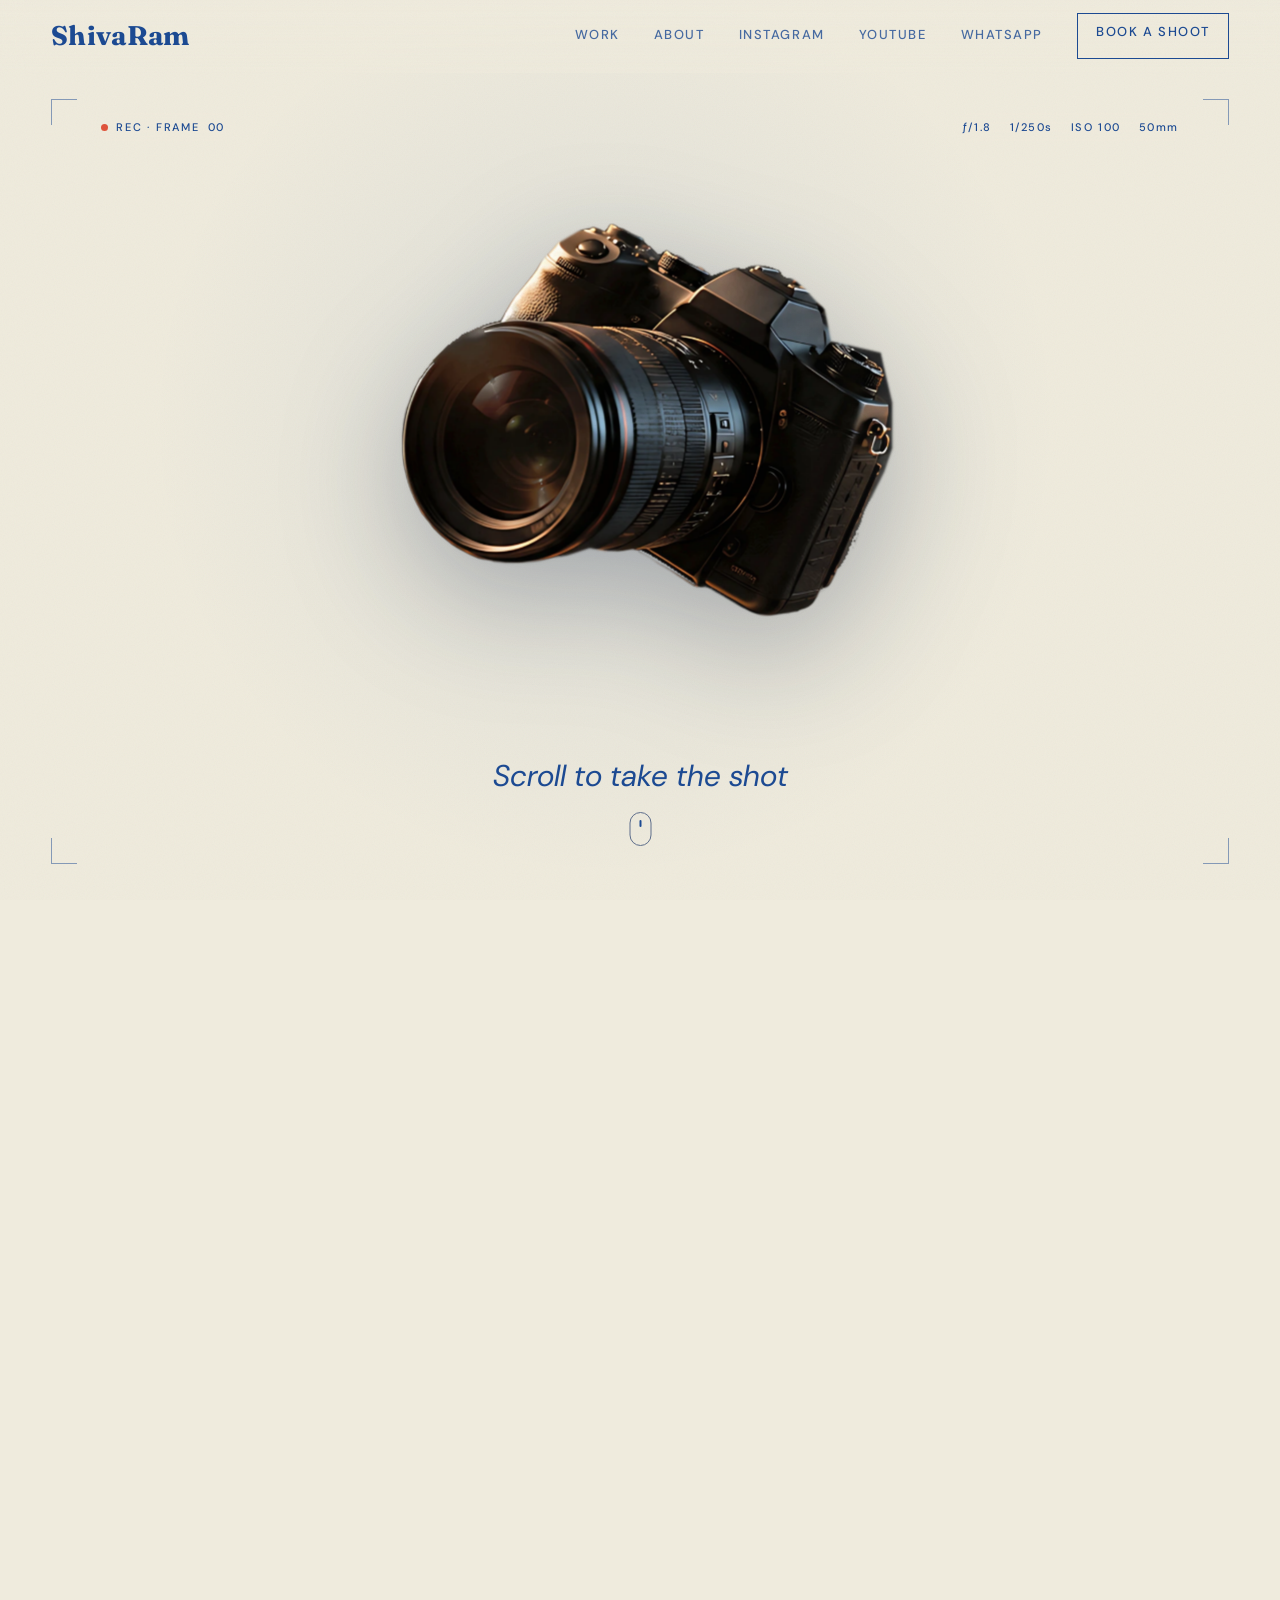
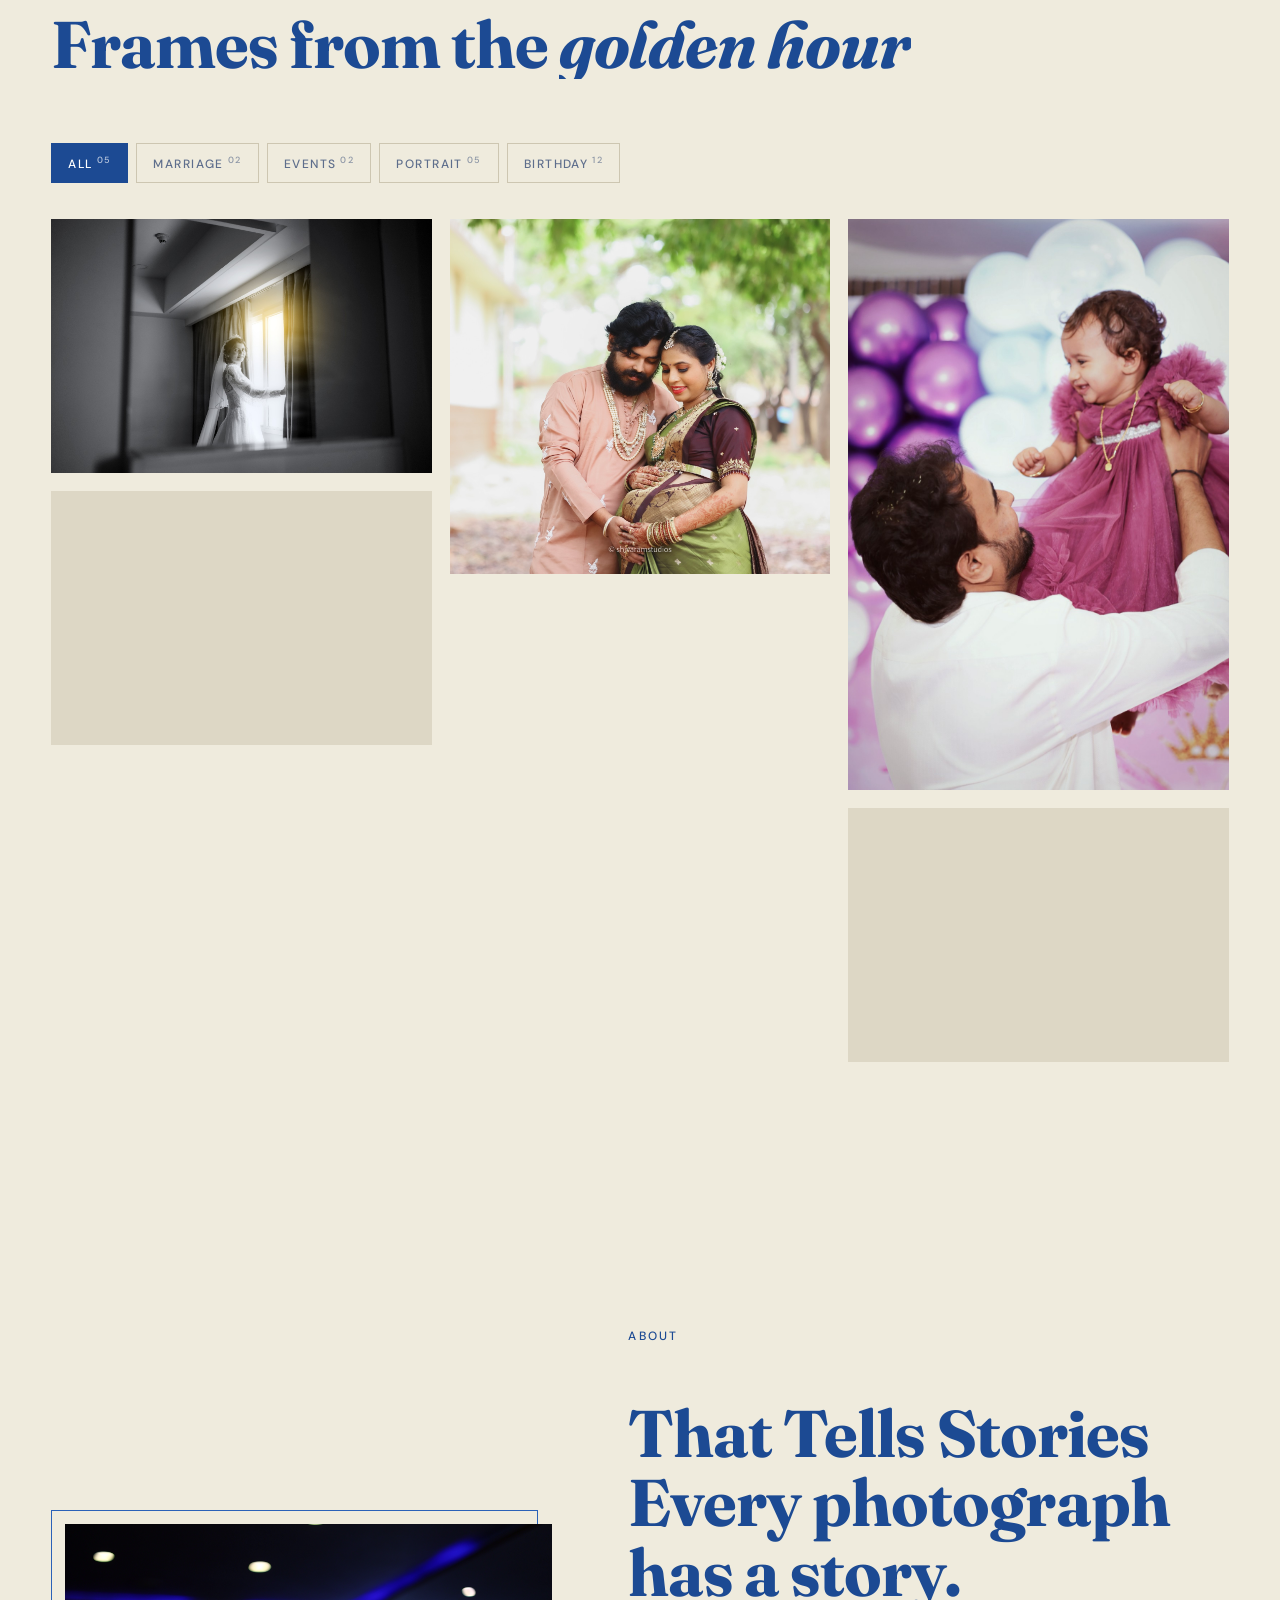
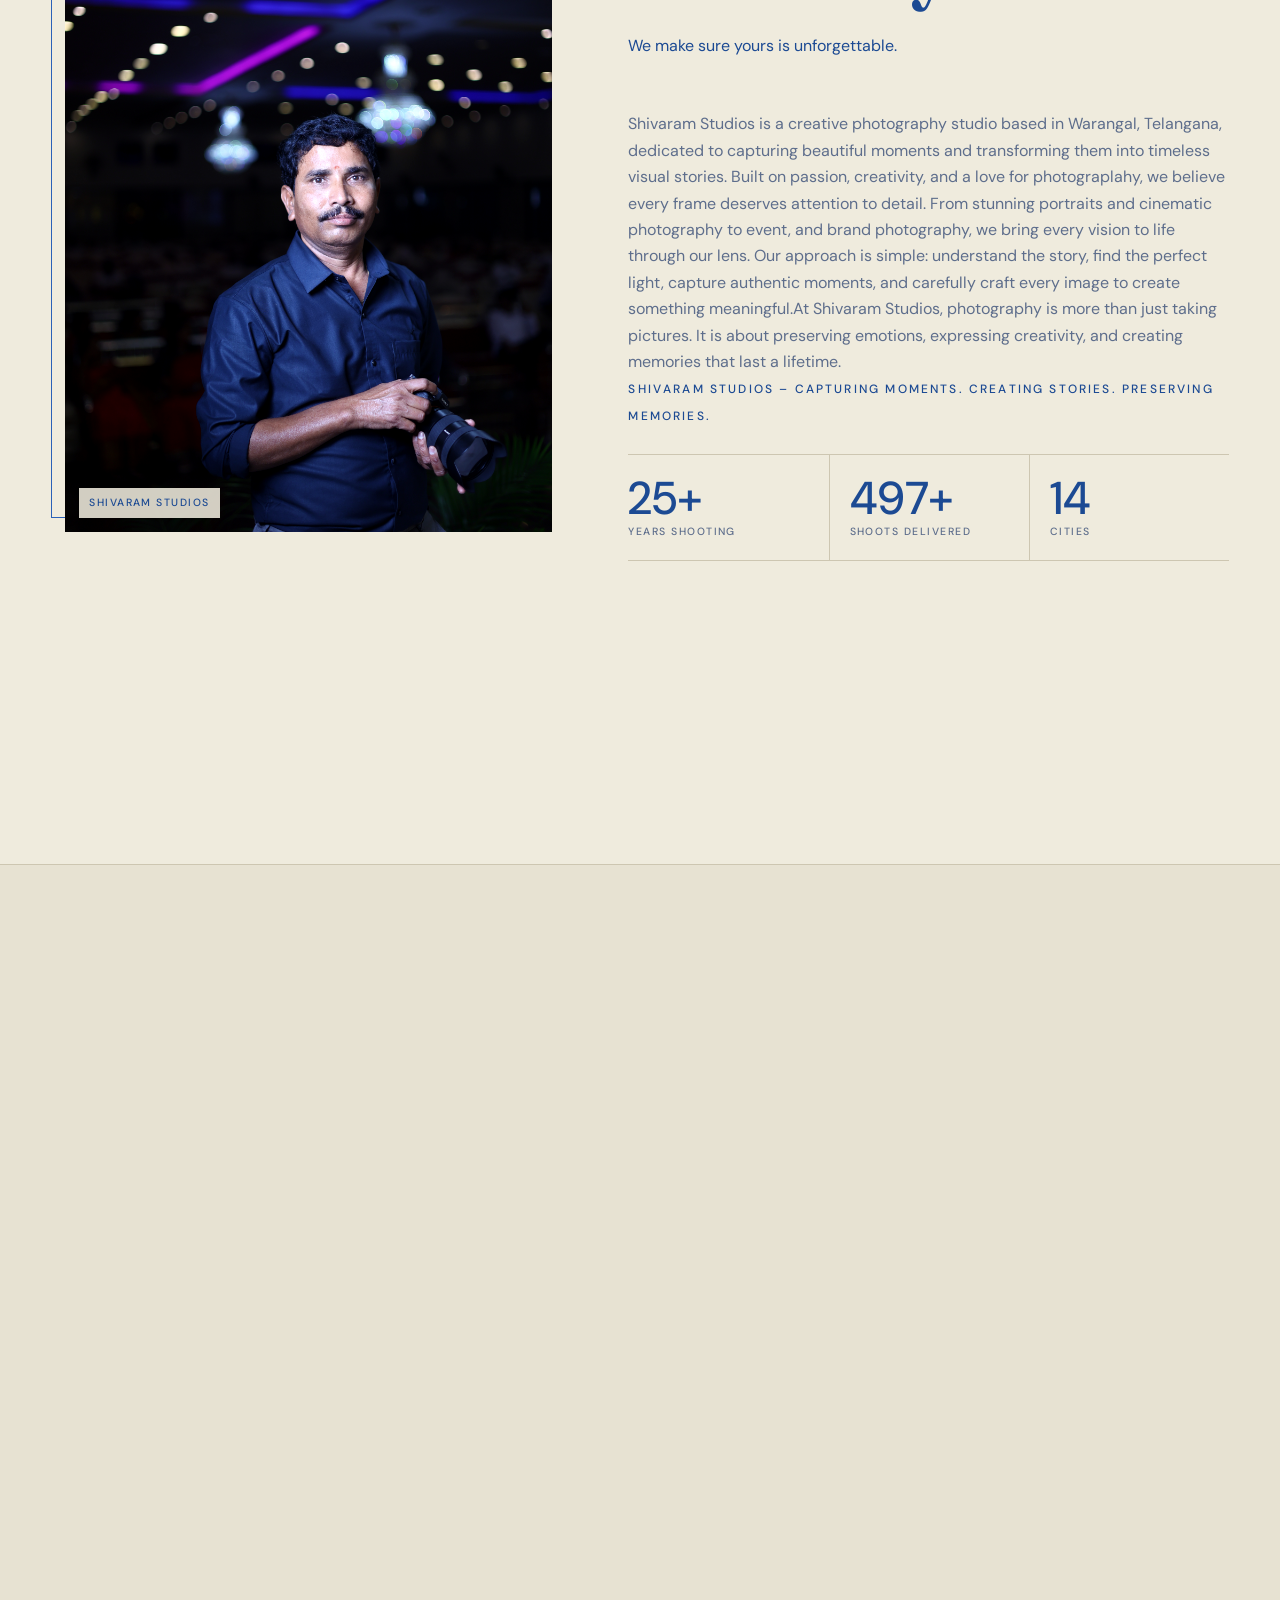
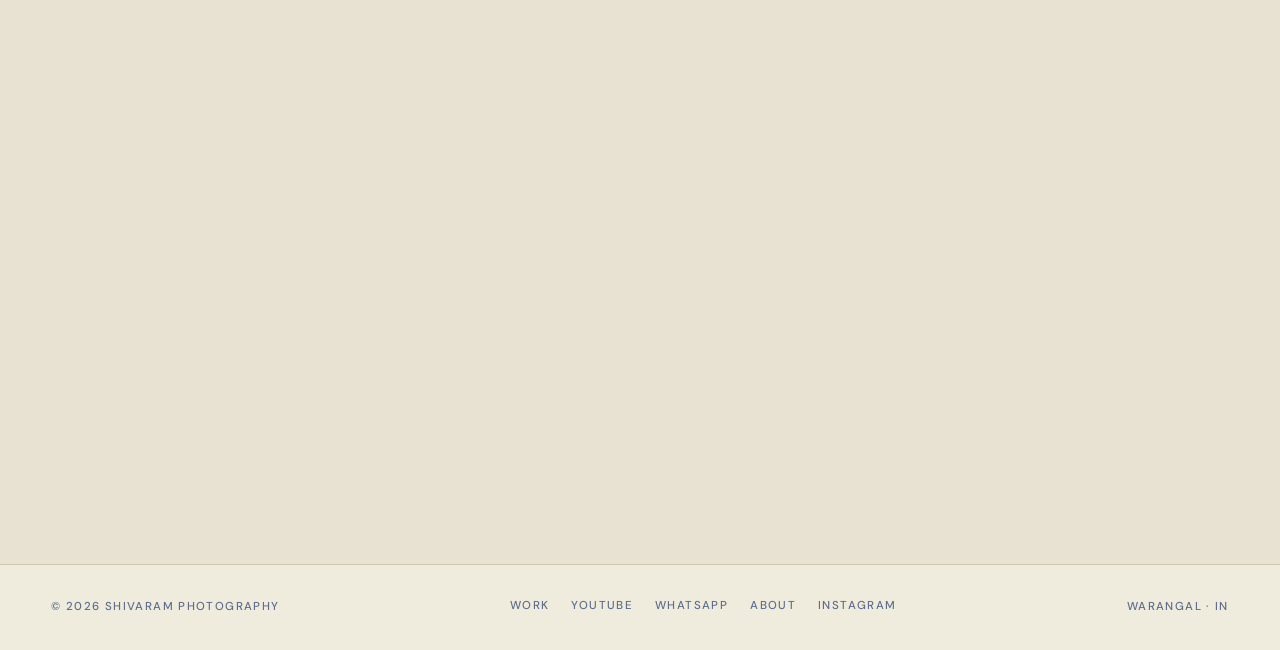
==== commit 7ce938f2: "pange animation is added" ====
--- a/index.html
+++ b/index.html
@@ -436,13 +436,82 @@
 .btn.sq svg .dot{fill:currentColor;stroke:none}
 .btn.sq:hover{gap:12px}
 [hidden]{display:none!important}
+
+/* ===== TEXT MOTION (headings, labels, paragraphs, buttons) ===== */
+/* Word-by-word heading rise */
+.tw{display:inline-block;overflow:hidden;vertical-align:bottom;padding:0 .08em .14em 0;margin:0 -.08em -.14em 0}
+.tw-i{display:inline-block;transform-origin:0 100%;transition:transform 1s cubic-bezier(.2,.75,.1,1) var(--d,0ms),opacity .8s ease var(--d,0ms)}
+.tm-on .tm-words:not(.tm-in) .tw-i{transform:translateY(112%) rotate(5deg);opacity:0}
+
+/* Italic accent words: light sweep after they rise, again on hover */
+.tm-words em .tw-i{background:linear-gradient(100deg,var(--amber) 0 38%,#86AEEA 50%,var(--amber) 62% 100%) 100% 0/260% 100% no-repeat;-webkit-background-clip:text;background-clip:text;color:transparent;-webkit-text-fill-color:transparent}
+.tm-words.tm-in em .tw-i{animation:tmShine 1.8s cubic-bezier(.4,0,.2,1) calc(var(--d,0ms) + .7s) both}
+@media (hover:hover){.tm-words.tm-in:hover em .tw-i{animation:tmShine2 1.3s cubic-bezier(.4,0,.2,1) both}}
+@keyframes tmShine{from{background-position:100% 0}to{background-position:0 0}}
+@keyframes tmShine2{from{background-position:100% 0}to{background-position:0 0}}
+
+/* Eyebrow labels "type in" with a viewfinder-style flicker */
+.tc{display:inline-block;white-space:pre}
+.tm-on .tm-type:not(.tm-in) .tc{opacity:0}
+.tm-type.tm-in .tc{animation:tmType .38s steps(4,end) var(--d,0ms) both}
+@keyframes tmType{0%{opacity:0}35%{opacity:1}55%{opacity:.2}75%{opacity:1}100%{opacity:1}}
+
+/* Paragraphs: soft focus-pull, like a lens finding focus */
+.tm-focus{transition:opacity 1.1s ease,filter 1.1s ease,transform 1.1s cubic-bezier(.2,.75,.1,1)}
+.tm-on .tm-focus:not(.tm-in){opacity:0;filter:blur(8px);transform:translateY(16px)}
+
+/* Staggered groups (stats, tags, info rows, award cards) */
+.tm-on .tm-stagger:not(.tm-in) > *{opacity:0}
+.tm-stagger.tm-in > *{animation:tmUp .8s cubic-bezier(.2,.75,.1,1) var(--d,0ms) both}
+@keyframes tmUp{from{opacity:0;transform:translateY(18px)}to{opacity:1;transform:none}}
+
+/* Brand: letters rise on load, wave on hover */
+.bc{display:inline-block}
+.tcw{white-space:nowrap}
+.brand b span{font:inherit;letter-spacing:inherit;color:inherit;text-transform:none}
+.tm-on .brand:not(.tm-loaded) .bc{animation:tmRise .9s cubic-bezier(.2,.75,.1,1) var(--d,0ms) both}
+@media (hover:hover){.brand.tm-loaded:hover .bc{animation:tmWave .55s ease var(--d,0ms)}}
+@keyframes tmRise{from{opacity:0;transform:translateY(60%) rotate(8deg)}to{opacity:1;transform:none}}
+@keyframes tmWave{40%{transform:translateY(-22%)}100%{transform:none}}
+
+/* Buttons: label rolls letter by letter on hover */
+.tm-roll{display:inline-block;overflow:hidden;line-height:1.3;height:1.3em;white-space:pre}
+.tm-roll .rc{display:inline-block;text-shadow:0 1.3em currentColor;transition:transform .5s cubic-bezier(.65,0,.25,1) var(--d,0ms)}
+@media (hover:hover){
+  .btn:hover .tm-roll .rc,.links .book:hover .tm-roll .rc,.svc-cta:hover .tm-roll .rc{transform:translateY(-1.3em)}
+  .btn > span[aria-hidden="true"]{display:inline-block;transition:transform .35s cubic-bezier(.2,.75,.1,1)}
+  .btn:hover > span[aria-hidden="true"]{transform:translateX(4px)}
+  .btn.sq svg{transition:transform .45s cubic-bezier(.3,1.6,.5,1)}
+  .btn.sq:hover svg{transform:scale(1.16) rotate(-8deg)}
+}
+
+/* Nav + footer links: underline draws in */
+@media (min-width:901px){
+  .links a:not(.book){background:linear-gradient(currentColor,currentColor) 0 100%/0 1px no-repeat;padding-bottom:3px;transition:opacity .2s,color .2s,background-size .4s cubic-bezier(.2,.75,.1,1)}
+  .links a:not(.book):hover,.links a[aria-current="page"]{background-size:100% 1px}
+}
+.foot nav a{background:linear-gradient(currentColor,currentColor) 0 100%/0 1px no-repeat;padding-bottom:2px;transition:color .2s,background-size .4s cubic-bezier(.2,.75,.1,1)}
+.foot nav a:hover{background-size:100% 1px}
+/* Mobile menu items slide in one after another */
+@media (max-width:900px){.nav.open .links a{animation:tmUp .5s cubic-bezier(.2,.75,.1,1) var(--d,0ms) both}}
+
+/* Journey: outlined year fills with colour when its milestone lights up */
+.ms-year{background:linear-gradient(90deg,var(--amber) 50%,transparent 50%) 100% 0/200% 100% no-repeat;-webkit-background-clip:text;background-clip:text;transition:background-position 1.4s cubic-bezier(.2,.75,.1,1)}
+.ms.lit .ms-year{background-position:0 0}
+.big-year.tm-flip{animation:tmFlip .7s cubic-bezier(.2,.75,.1,1)}
+@keyframes tmFlip{from{opacity:0;transform:translateY(6%) scale(.98);filter:blur(6px)}to{opacity:1;transform:none;filter:none}}
+.marq:hover .marq-track{animation-play-state:paused}
+
+@media (prefers-reduced-motion:reduce){
+  .tm-words em .tw-i{background:none;color:inherit;-webkit-text-fill-color:currentColor}
+}
 </style>
 </head>
 <body>
 <div class="grain" aria-hidden="true"></div>
 <header class="nav" id="nav">
   <div class="wrap nav-in">
-    <a href="#top" class="brand" aria-label="Shiva Ram, home"><b>Shivaram</b><em>Studio's</em></a>
+    <a href="#top" class="brand" aria-label="Shiva Ram, home"><b>ShivaRam</b></a>
     <nav class="links" id="links">
       <a href="#work">Work</a>
       <a href="#services" hidden>Services</a>
@@ -664,7 +733,7 @@
 
 <footer>
   <div class="wrap foot">
-    <span>© <span id="yr">2026</span> Shivaram Studio's</span>
+    <span>© <span id="yr">2026</span> ShivaRam Photography</span>
     <nav><a href="#work">Work</a><a href="https://www.youtube.com/@shivaramstudio5955" target="_blank" rel="noopener">YouTube</a><a href="https://wa.me/919849056548?text=Hi%20Shivaram%20Studio%2C%20I%27d%20like%20to%20enquire%20about%20a%20shoot." target="_blank" rel="noopener">WhatsApp</a><a href="#services" hidden>Services</a><a href="#about">About</a><a href="https://www.instagram.com/shivaram.studio?exln=MTViNjJ6Y3pjbXpoOQ==" target="_blank" rel="noopener">Instagram</a></nav>
     <span>Warangal · IN</span>
   </div>
@@ -1315,5 +1384,156 @@
 
 $("#yr").textContent = new Date().getFullYear();
 </script>
+
+<script>
+/* ===== TEXT MOTION ===== */
+(() => {
+  if (matchMedia("(prefers-reduced-motion: reduce)").matches || !("IntersectionObserver" in window)) return;
+  const root = document.documentElement;
+  const all = s => [...document.querySelectorAll(s)];
+
+  const walkText = (node, fn) => {
+    [...node.childNodes].forEach(n => {
+      if (n.nodeType === 3) fn(n);
+      else if (n.nodeType === 1 && !/^(SVG|SCRIPT|STYLE|SUP|BR)$/i.test(n.tagName)) walkText(n, fn);
+    });
+  };
+
+  const splitWords = el => {
+    let i = 0;
+    walkText(el, t => {
+      const parts = t.textContent.split(/(\s+)/);
+      if (!parts.some(p => p.trim())) return;
+      const frag = document.createDocumentFragment();
+      parts.forEach(p => {
+        if (!p) return;
+        if (!p.trim()) { frag.append(p); return; }
+        const o = document.createElement("span"), w = document.createElement("span");
+        o.className = "tw"; w.className = "tw-i"; w.textContent = p;
+        w.dataset.i = i++;
+        o.append(w); frag.append(o);
+      });
+      t.replaceWith(frag);
+    });
+    const step = Math.min(75, 900 / Math.max(i, 1));
+    el.querySelectorAll(".tw-i").forEach(w => w.style.setProperty("--d", Math.round(w.dataset.i * step) + "ms"));
+    el.classList.add("tm-words");
+  };
+
+  const splitChars = (el, cls, maxTotal, per) => {
+    let i = 0;
+    walkText(el, t => {
+      const frag = document.createDocumentFragment();
+      t.textContent.split(/(\s+)/).forEach(word => {
+        if (!word) return;
+        if (!word.trim()) { frag.append(word); return; }
+        const w = document.createElement("span");
+        w.className = "tcw";
+        [...word].forEach(c => {
+          const s = document.createElement("span");
+          s.className = cls; s.textContent = c; s.dataset.i = i++;
+          w.append(s);
+        });
+        frag.append(w);
+      });
+      t.replaceWith(frag);
+    });
+    const step = Math.min(per, maxTotal / Math.max(i, 1));
+    el.querySelectorAll("." + cls).forEach(s => s.style.setProperty("--d", Math.round(s.dataset.i * step) + "ms"));
+    return i;
+  };
+
+  const io = new IntersectionObserver(es => es.forEach(en => {
+    if (!en.isIntersecting) return;
+    const n = en.target;
+    setTimeout(() => n.classList.add("tm-in"), +(n.dataset.tmDelay || 0));
+    io.unobserve(n);
+  }), {rootMargin:"0px 0px -8% 0px", threshold:.15});
+
+  /* headings */
+  all("h2, .studio h3, .ms h3, .rec h3, .hint b").forEach(h => {
+    if (h.closest("[hidden]")) return;
+    splitWords(h);
+    io.observe(h);
+  });
+
+  /* eyebrow labels */
+  all(".eyebrow, .ms-meta, .rec .k > span").forEach(e => {
+    if (e.closest("[hidden]") || e.closest(".tm-type")) return;
+    splitChars(e, "tc", 1100, 30);
+    e.classList.add("tm-type");
+    io.observe(e);
+  });
+
+  /* paragraphs */
+  all(".head p.lead, .about-copy > p, .jhero-side p, .ms-copy > p, .rec p, .next > p, .studio p, .hero-side p").forEach(p => {
+    if (p.closest("[hidden]") || !p.textContent.trim()) return;
+    p.classList.add("tm-focus");
+    p.dataset.tmDelay = 120;
+    io.observe(p);
+  });
+
+  /* staggered groups */
+  all(".stats, .tags, .info, .rec-grid, .about-cta, .soc, .next .row").forEach(g => {
+    if (g.closest("[hidden]") || g.closest(".hero-copy")) return;
+    const kids = [...g.children];
+    if (!kids.length) return;
+    const step = Math.min(110, 700 / kids.length);
+    kids.forEach((k, i) => k.style.setProperty("--d", Math.round(i * step) + "ms"));
+    g.classList.add("tm-stagger");
+    io.observe(g);
+  });
+
+  /* brand letters */
+  all(".brand b").forEach(b => {
+    const n = splitChars(b, "bc", 600, 45);
+    const brand = b.closest(".brand");
+    setTimeout(() => brand.classList.add("tm-loaded"), 1100 + n * 45);
+  });
+
+  /* button label roll */
+  all(".btn:not(.sq), .links .book, .svc-cta").forEach(btn => {
+    const t = [...btn.childNodes].find(n => n.nodeType === 3 && n.textContent.trim());
+    if (!t) return;
+    const label = t.textContent.trim();
+    const wrap = document.createElement("span");
+    wrap.className = "tm-roll";
+    [...label].forEach((c, i) => {
+      const s = document.createElement("span");
+      s.className = "rc"; s.textContent = c;
+      s.style.setProperty("--d", i * 14 + "ms");
+      wrap.append(s);
+    });
+    if (!btn.hasAttribute("aria-label")) btn.setAttribute("aria-label", btn.textContent.replace(/\s+/g, " ").replace(/[→←]/g, "").trim());
+    t.replaceWith(wrap, " ");
+  });
+
+  /* mobile menu stagger */
+  all("#links a").forEach((a, i) => a.style.setProperty("--d", i * 45 + "ms"));
+
+  /* journey: count up milestone stats */
+  const cio = new IntersectionObserver(es => es.forEach(en => {
+    if (!en.isIntersecting) return;
+    const b = en.target, m = b.dataset.tmCount.match(/^(\d+)(.*)$/), end = +m[1], suf = m[2], t0 = performance.now();
+    const run = t => { const k = Math.min((t - t0) / 1400, 1); b.textContent = Math.round(end * (1 - Math.pow(1 - k, 3))) + suf; if (k < 1) requestAnimationFrame(run); };
+    requestAnimationFrame(run); cio.unobserve(b);
+  }), {threshold:.6});
+  all(".ms-stat b").forEach(b => {
+    const m = b.textContent.trim().match(/^(\d+)(.*)$/);
+    if (!m || +m[1] < 10) return;
+    b.dataset.tmCount = b.textContent.trim();
+    b.textContent = "0" + m[2];
+    cio.observe(b);
+  });
+
+  /* journey: big background year flips when it changes */
+  const big = document.getElementById("bigYear");
+  if (big) new MutationObserver(() => {
+    big.classList.remove("tm-flip"); void big.offsetWidth; big.classList.add("tm-flip");
+  }).observe(big, {childList:true, characterData:true, subtree:true});
+
+  root.classList.add("tm-on");
+})();
+</script>
 </body>
 </html>
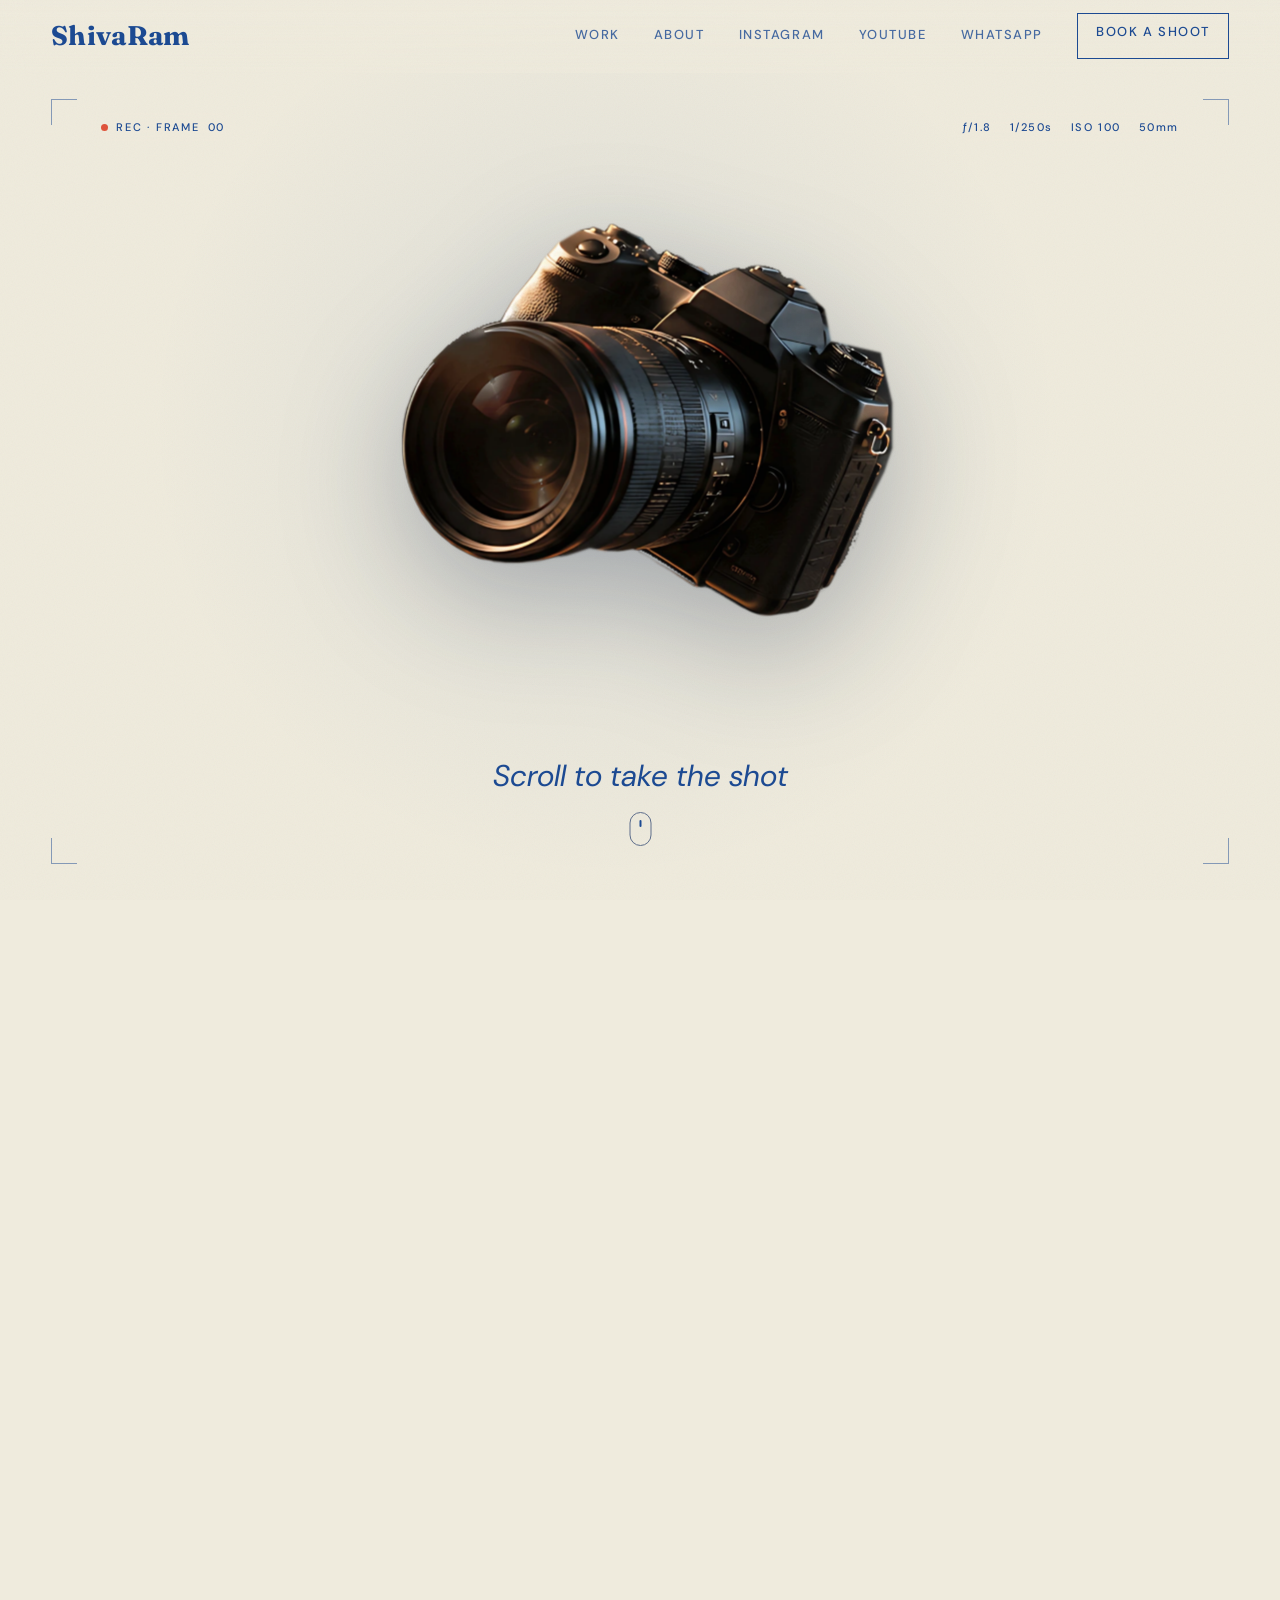
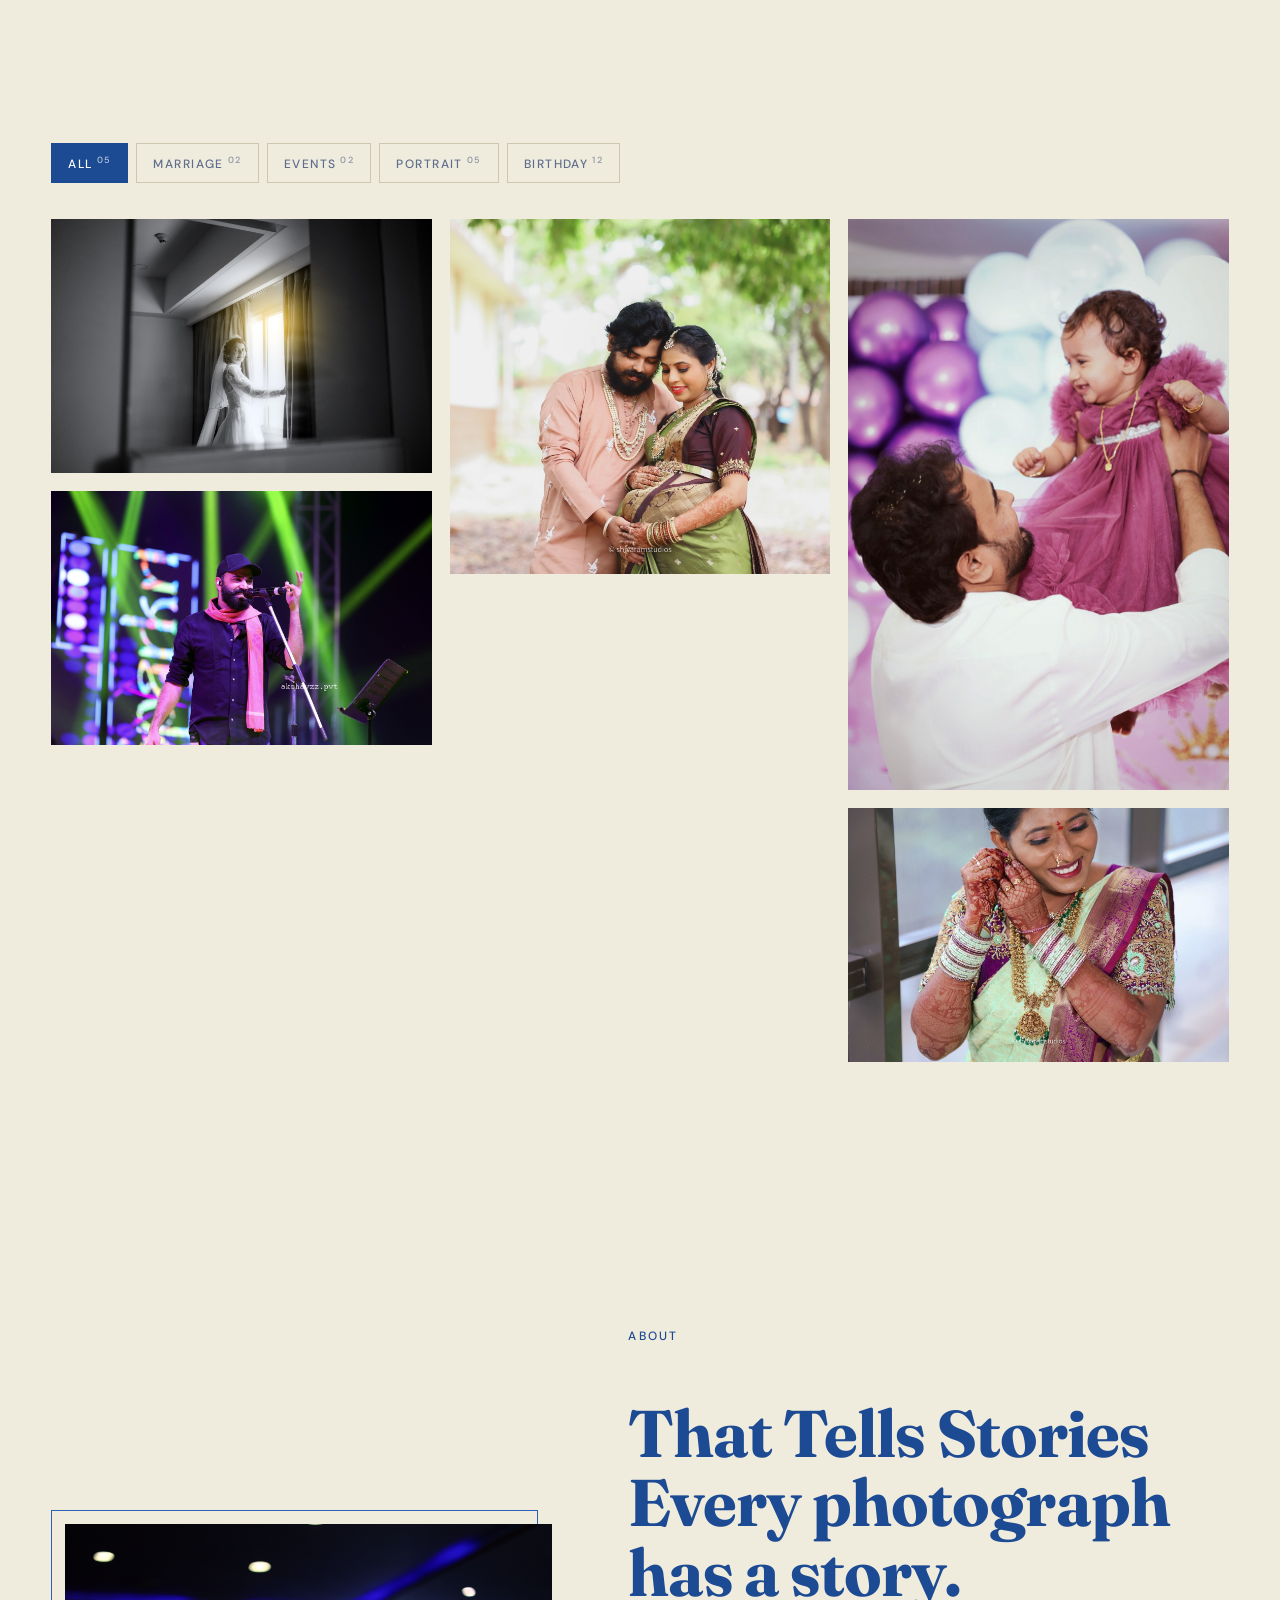
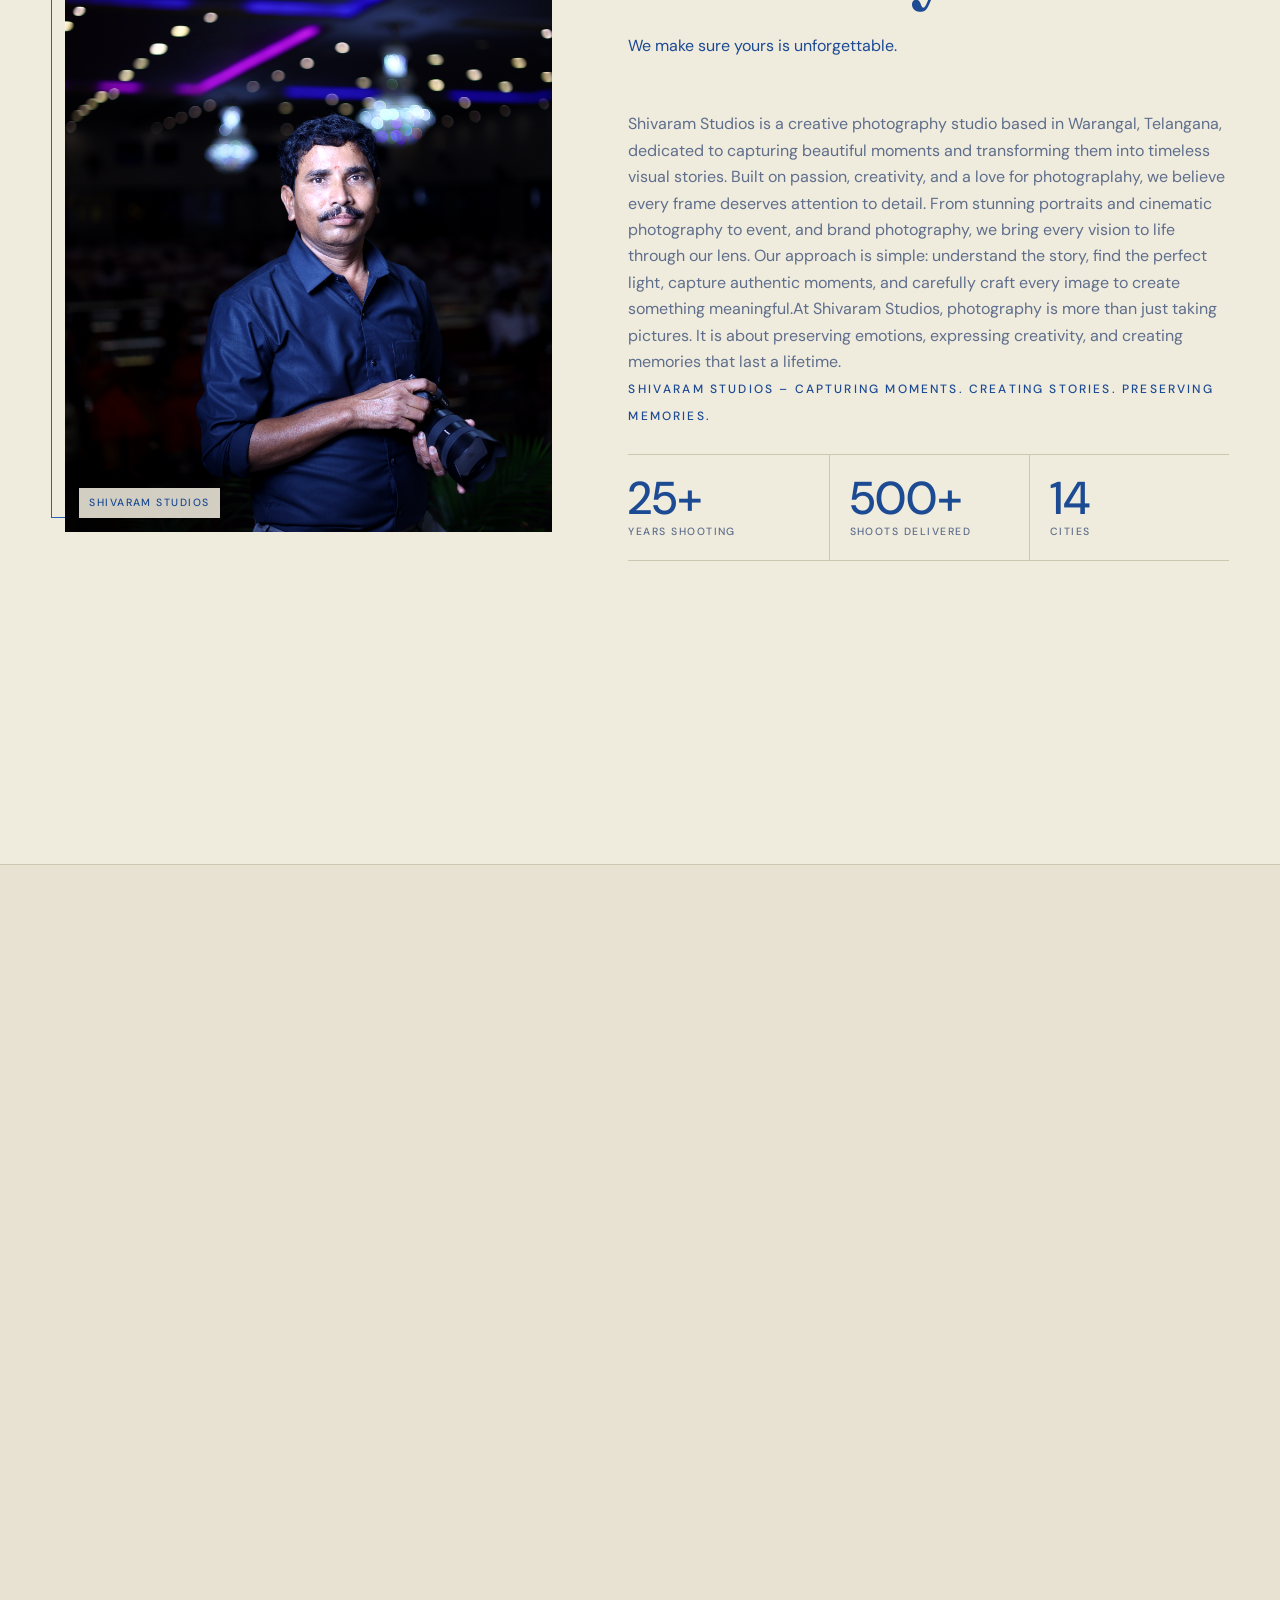
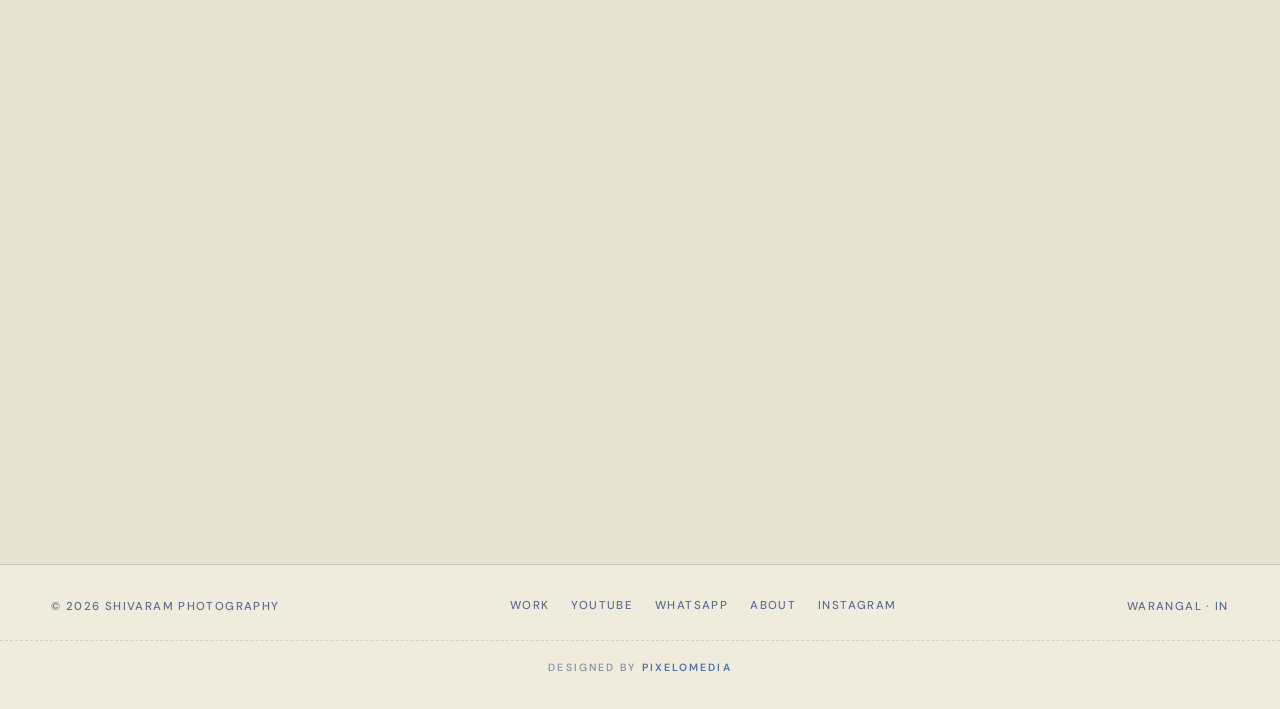
==== commit a6fbed94: "waterwarker is added" ====
--- a/index.html
+++ b/index.html
@@ -505,6 +505,10 @@
 @media (prefers-reduced-motion:reduce){
   .tm-words em .tw-i{background:none;color:inherit;-webkit-text-fill-color:currentColor}
 }
+
+/* ===== CREDIT WATERMARK ===== */
+.credit{max-width:var(--max);margin:22px auto 0;padding:18px var(--gutter) 0;border-top:1px dashed var(--line);text-align:center;font-family:var(--mono);font-weight:500;font-size:10.5px;letter-spacing:.2em;text-transform:uppercase;color:var(--mute);opacity:.75}
+.credit b{font-weight:600;color:var(--paper)}
 </style>
 </head>
 <body>
@@ -737,6 +741,7 @@
     <nav><a href="#work">Work</a><a href="https://www.youtube.com/@shivaramstudio5955" target="_blank" rel="noopener">YouTube</a><a href="https://wa.me/919849056548?text=Hi%20Shivaram%20Studio%2C%20I%27d%20like%20to%20enquire%20about%20a%20shoot." target="_blank" rel="noopener">WhatsApp</a><a href="#services" hidden>Services</a><a href="#about">About</a><a href="https://www.instagram.com/shivaram.studio?exln=MTViNjJ6Y3pjbXpoOQ==" target="_blank" rel="noopener">Instagram</a></nav>
     <span>Warangal · IN</span>
   </div>
+  <div class="credit">Designed by <b>Pixelomedia</b></div>
 </footer>
 
 <div class="lb" id="lb" hidden role="dialog" aria-modal="true" aria-label="Photo viewer">
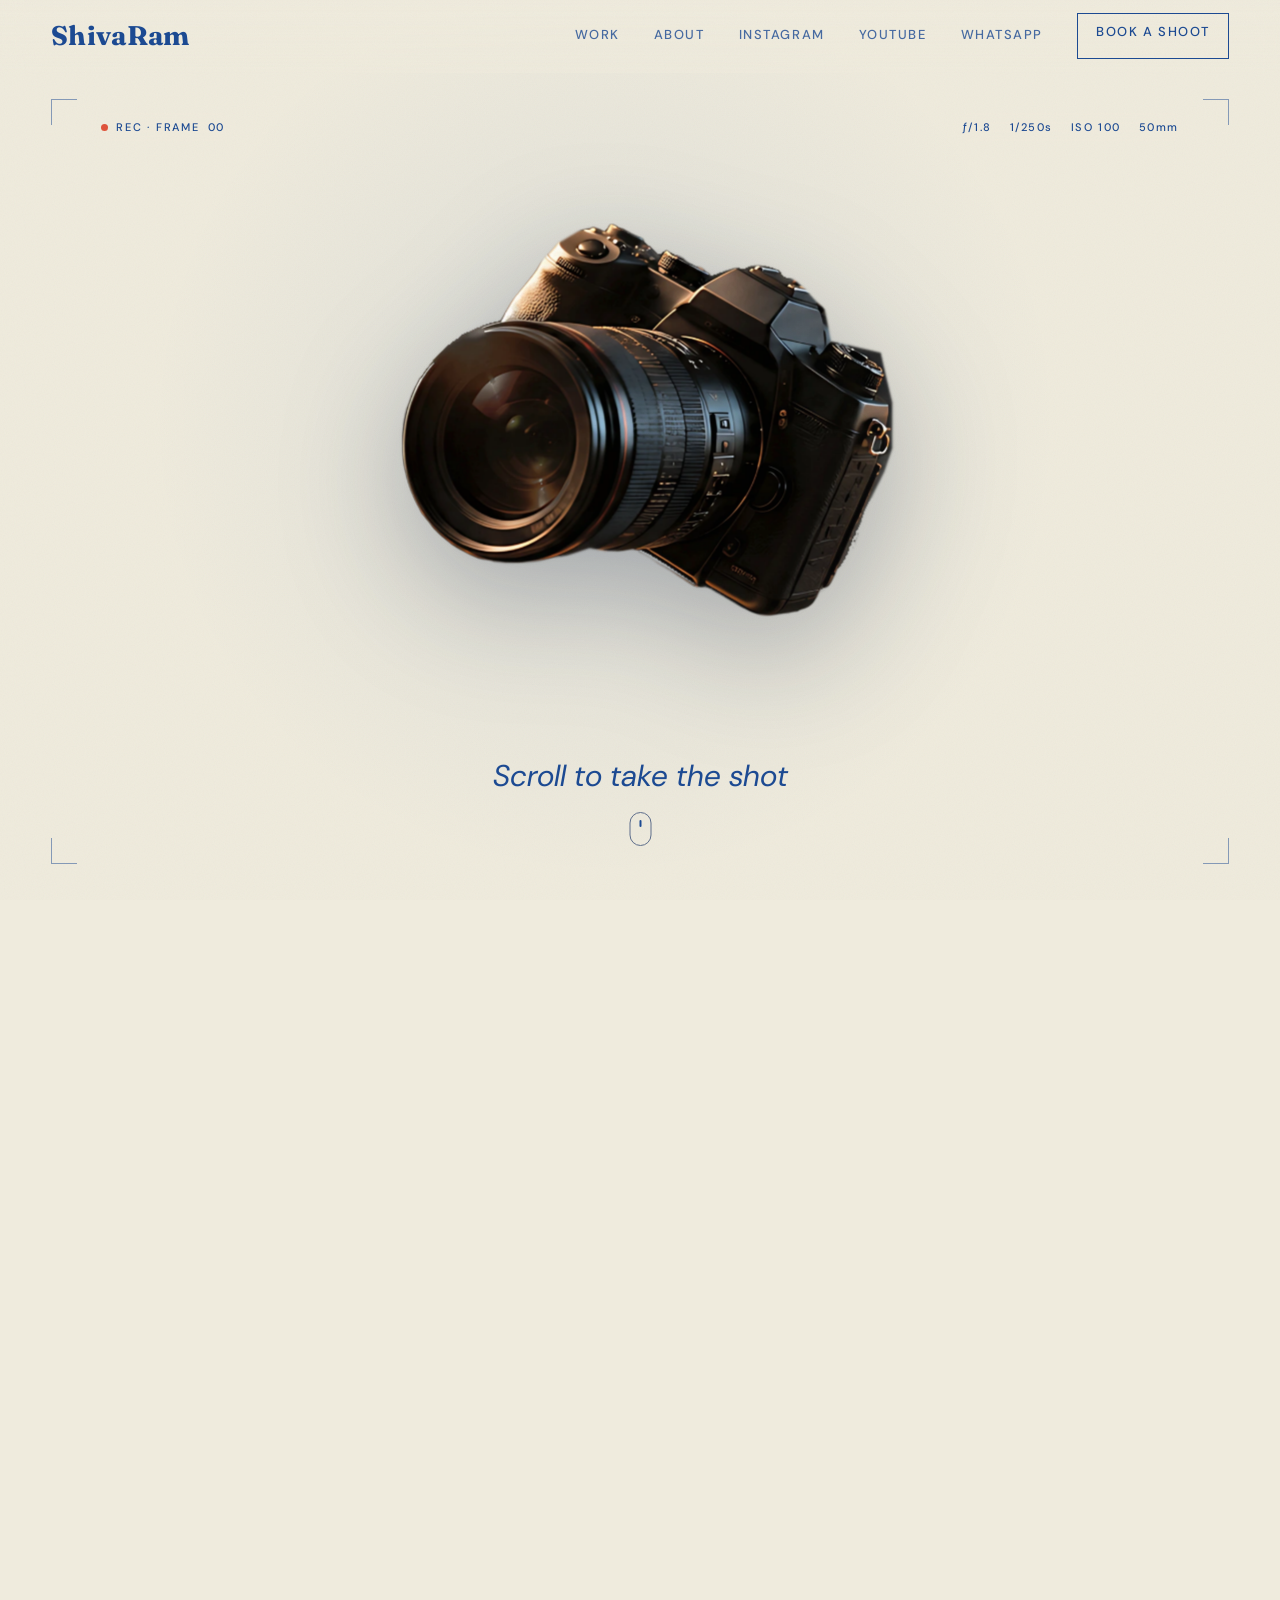
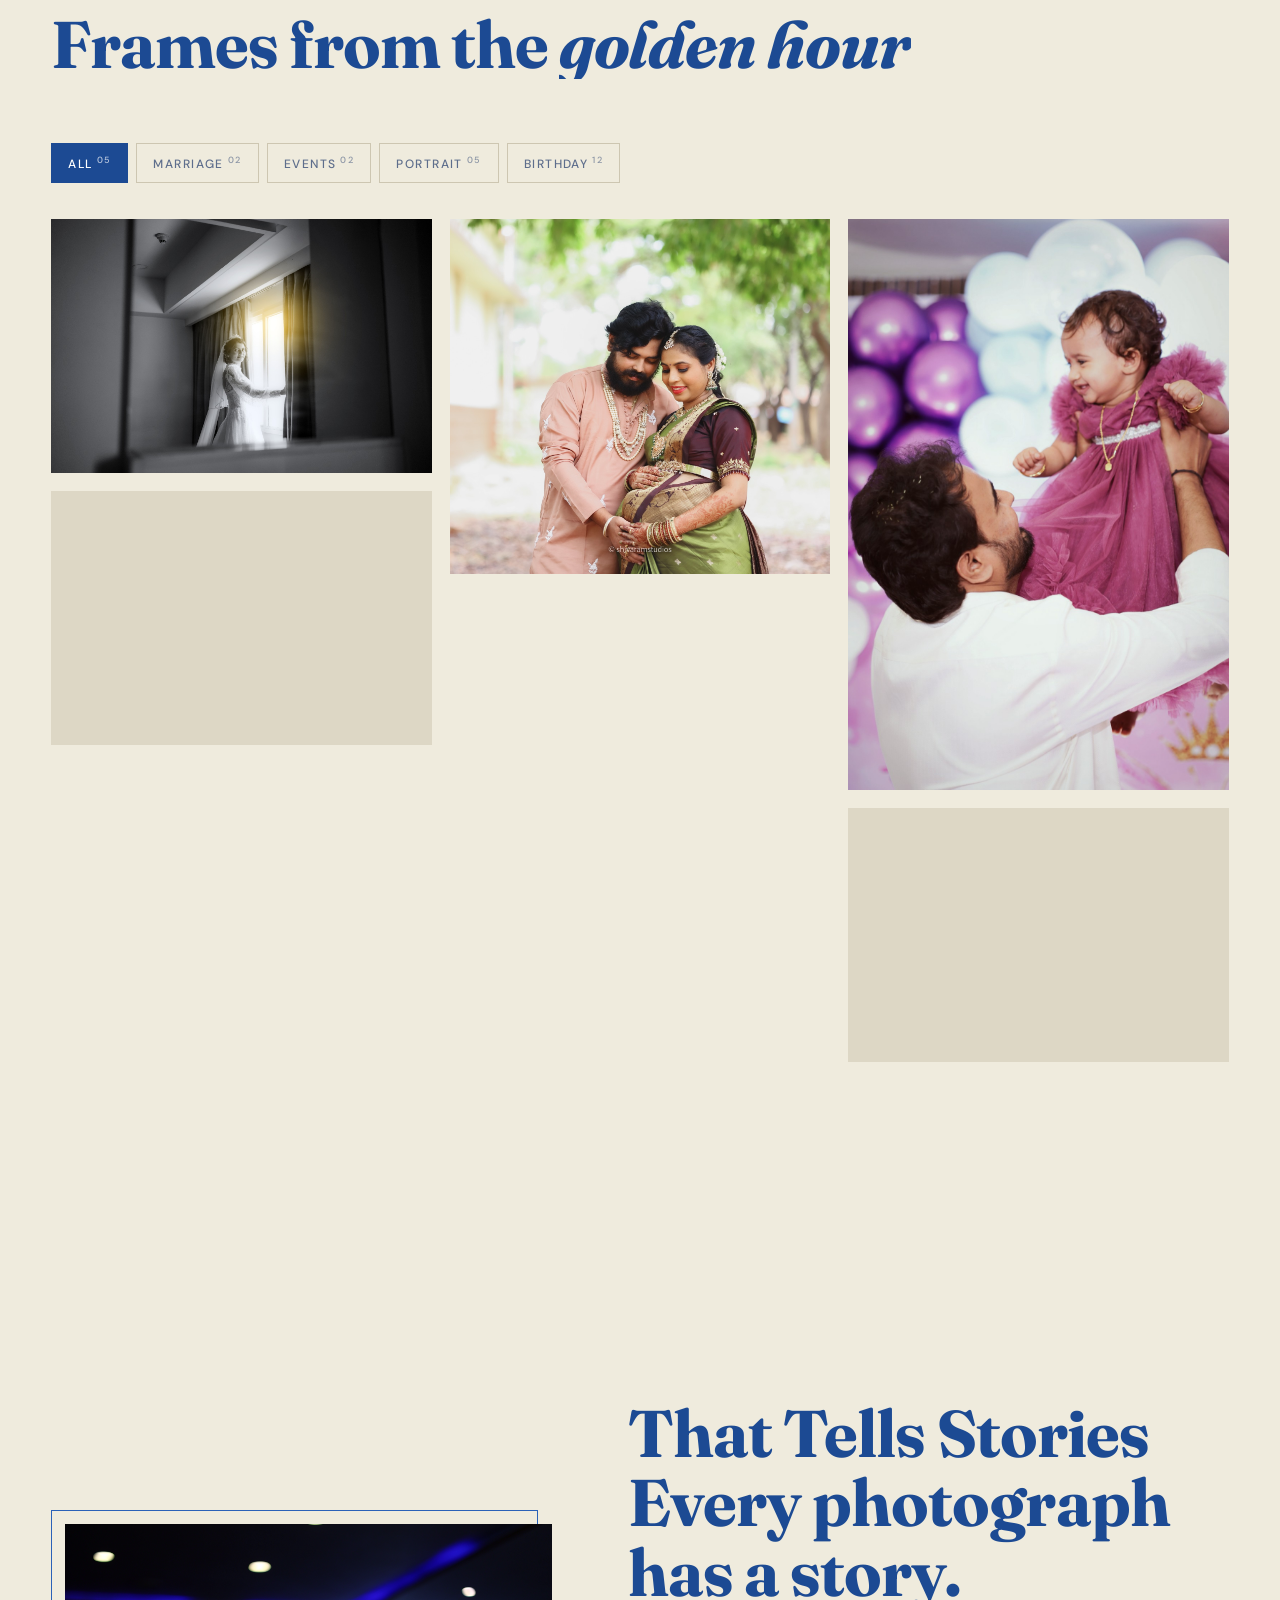
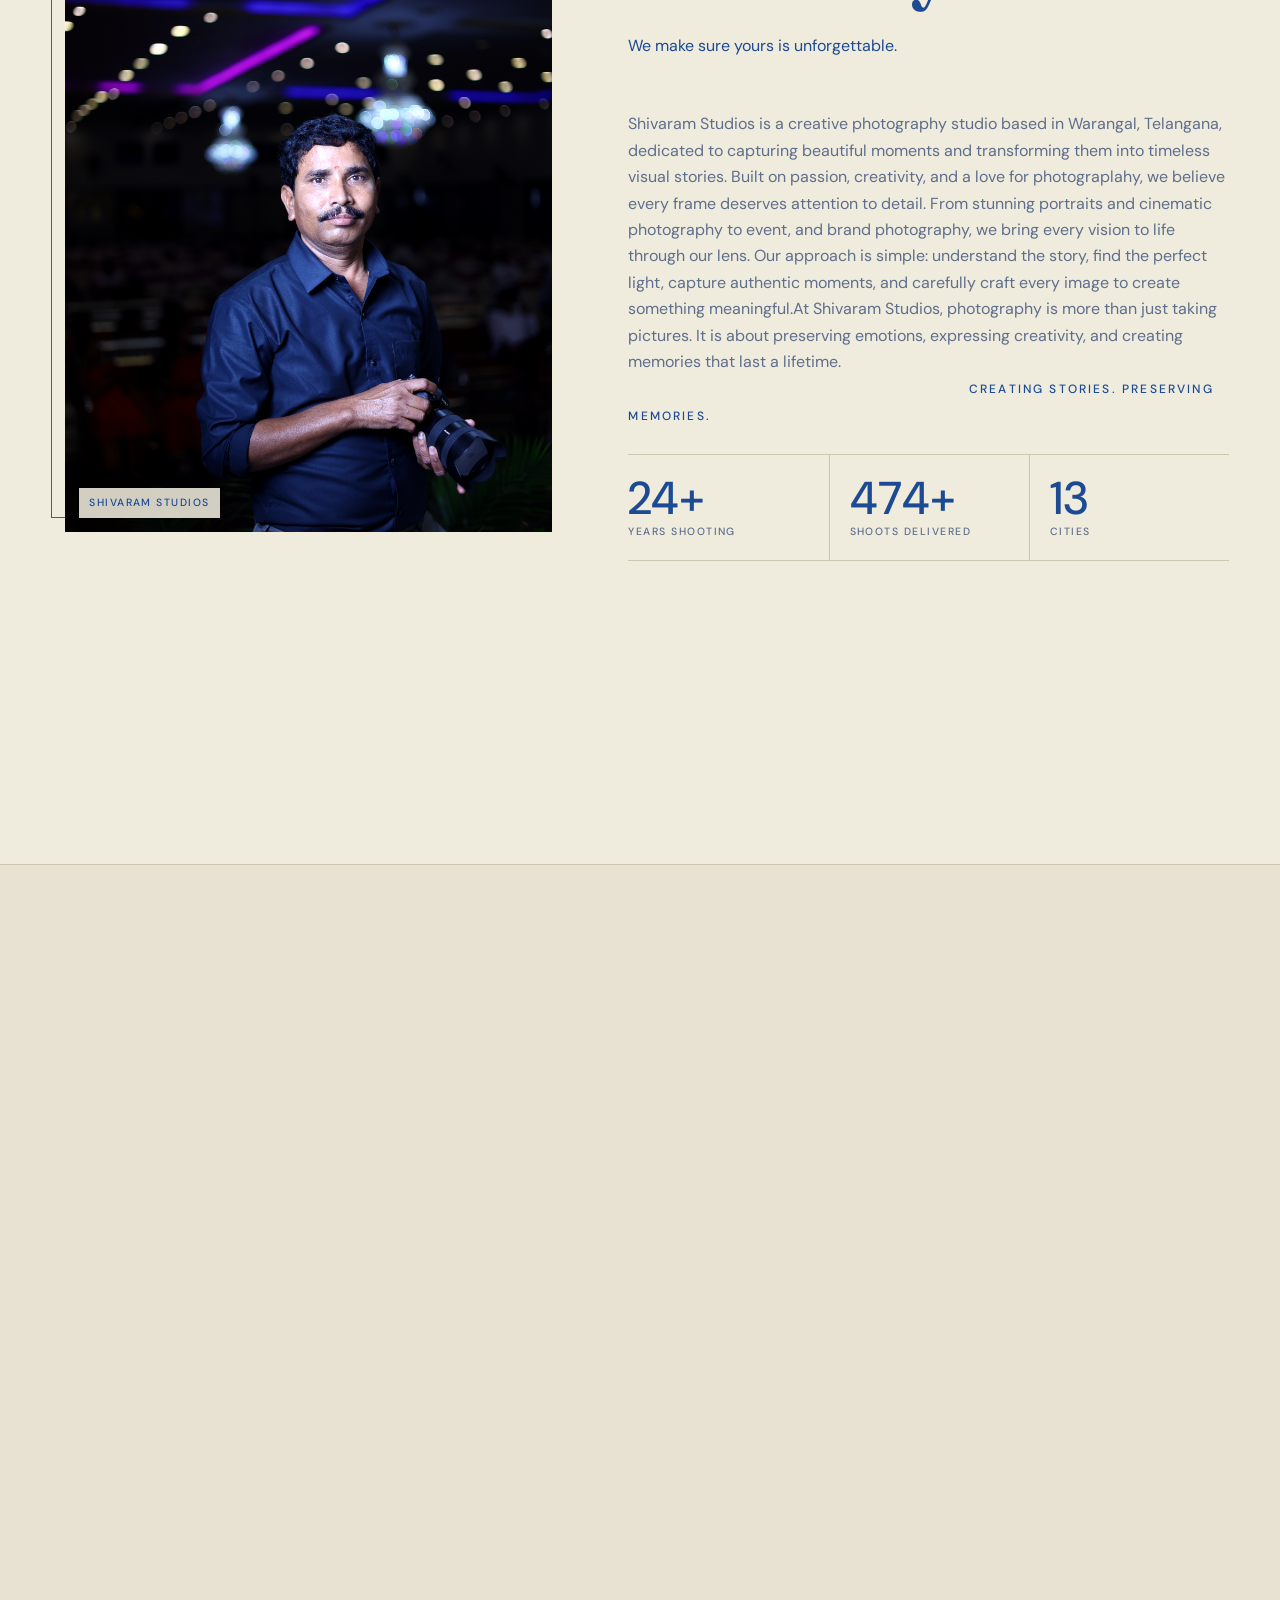
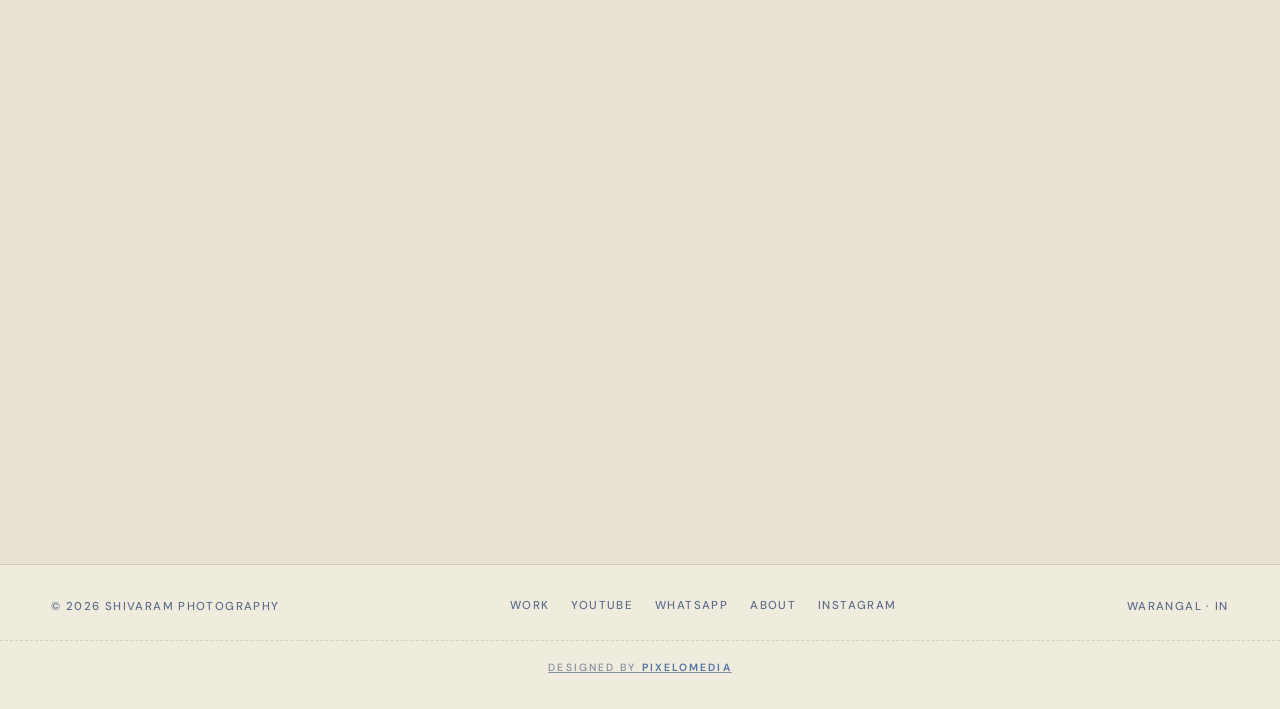
==== commit 3a3e3f3f: "waterwarker is added" ====
--- a/index.html
+++ b/index.html
@@ -562,7 +562,7 @@
             <a class="btn ghost" href="#contact">Enquire</a>
             <span class="soc"><a class="btn ghost sq" href="https://www.instagram.com/shivaram.studio?exln=MTViNjJ6Y3pjbXpoOQ==" target="_blank" rel="noopener" aria-label="Shivaram Studio on Instagram"><svg viewBox="0 0 24 24" aria-hidden="true"><rect x="3" y="3" width="18" height="18" rx="5"/><circle cx="12" cy="12" r="4.2"/><circle cx="17.3" cy="6.7" r="1" class="dot"/></svg></a>
             <a class="btn ghost sq" href="https://www.youtube.com/@shivaramstudio5955" target="_blank" rel="noopener" aria-label="Shivaram Studio on YouTube"><svg viewBox="0 0 24 24" aria-hidden="true"><rect x="2.5" y="5.5" width="19" height="13" rx="4"/><path d="M10.2 9.2v5.6l4.8-2.8z" class="dot"/></svg></a>
-            <a class="btn ghost sq" href="https://wa.me/919849056548?text=Hi%20Shivaram%20Studio%2C%20I%27d%20like%20to%20enquire%20about%20a%20shoot." target="_blank" rel="noopener" aria-label="Chat with Shivaram Studio on WhatsApp"><svg viewBox="0 0 24 24" aria-hidden="true"><path d="M12 3.2a8.8 8.8 0 0 0-7.6 13.2L3.2 20.8l4.5-1.2A8.8 8.8 0 1 0 12 3.2z"/><path class="dot" d="M9.2 7.4c-.3 0-.6 0-.9.4-.3.3-1 1-1 2.4s1 2.7 1.2 2.9c.1.2 2 3.1 4.9 4.3 2.4.9 2.9.8 3.4.7.6-.1 1.7-.7 2-1.4.2-.7.2-1.3.2-1.4-.1-.1-.3-.2-.6-.4l-1.9-.9c-.3-.1-.4-.1-.6.1l-.8 1c-.2.2-.3.2-.6.1-.3-.1-1.1-.4-2.2-1.4-.8-.7-1.4-1.6-1.5-1.9-.2-.3 0-.4.1-.6l.4-.5.3-.5c.1-.2 0-.4 0-.5l-.9-2.1c-.2-.5-.4-.5-.6-.5z"/></svg></a></span>
+            <a class="btn ghost sq" href="https://wa.me/919849056548?text=Hi%20Shivaram%20Studio%2C%20I%27d%20like%20to%20enquire%20about%20a%20shoot." target="_blank" rel="noopener" aria-label="Chat with Shivaram Studio on WhatsApp"><svg viewBox="0 0 24 24" aria-hidden="true"><path d="M7.4 19.2 3.5 20.5l1.4-3.9A8.5 8.5 0 1 1 7.4 19.2z"/><path class="dot" transform="translate(12 12) scale(.74) translate(-12 -12)" d="M17.472 14.382c-.297-.149-1.758-.867-2.03-.967-.273-.099-.471-.148-.67.15-.197.297-.767.966-.94 1.164-.173.199-.347.223-.644.075-.297-.15-1.255-.463-2.39-1.475-.883-.788-1.48-1.761-1.653-2.059-.173-.297-.018-.458.13-.606.134-.133.298-.347.446-.52.149-.174.198-.298.298-.497.099-.198.05-.371-.025-.52-.075-.149-.669-1.612-.916-2.207-.242-.579-.487-.5-.669-.51-.173-.008-.371-.01-.57-.01-.198 0-.52.074-.792.372-.272.297-1.04 1.016-1.04 2.479 0 1.462 1.065 2.875 1.213 3.074.149.198 2.096 3.2 5.077 4.487.709.306 1.262.489 1.694.625.712.227 1.36.195 1.871.118.571-.085 1.758-.719 2.006-1.413.248-.694.248-1.289.173-1.413-.074-.124-.272-.198-.57-.347z"/></svg></a></span>
           </div>
         </div>
       </div>
@@ -664,7 +664,7 @@
         </div>
         <div class="soc about-soc"><a class="btn ghost sq" href="https://www.instagram.com/shivaram.studio?exln=MTViNjJ6Y3pjbXpoOQ==" target="_blank" rel="noopener" aria-label="Shivaram Studio on Instagram"><svg viewBox="0 0 24 24" aria-hidden="true"><rect x="3" y="3" width="18" height="18" rx="5"/><circle cx="12" cy="12" r="4.2"/><circle cx="17.3" cy="6.7" r="1" class="dot"/></svg></a>
             <a class="btn ghost sq" href="https://www.youtube.com/@shivaramstudio5955" target="_blank" rel="noopener" aria-label="Shivaram Studio on YouTube"><svg viewBox="0 0 24 24" aria-hidden="true"><rect x="2.5" y="5.5" width="19" height="13" rx="4"/><path d="M10.2 9.2v5.6l4.8-2.8z" class="dot"/></svg></a>
-            <a class="btn ghost sq" href="https://wa.me/919849056548?text=Hi%20Shivaram%20Studio%2C%20I%27d%20like%20to%20enquire%20about%20a%20shoot." target="_blank" rel="noopener" aria-label="Chat with Shivaram Studio on WhatsApp"><svg viewBox="0 0 24 24" aria-hidden="true"><path d="M12 3.2a8.8 8.8 0 0 0-7.6 13.2L3.2 20.8l4.5-1.2A8.8 8.8 0 1 0 12 3.2z"/><path class="dot" d="M9.2 7.4c-.3 0-.6 0-.9.4-.3.3-1 1-1 2.4s1 2.7 1.2 2.9c.1.2 2 3.1 4.9 4.3 2.4.9 2.9.8 3.4.7.6-.1 1.7-.7 2-1.4.2-.7.2-1.3.2-1.4-.1-.1-.3-.2-.6-.4l-1.9-.9c-.3-.1-.4-.1-.6.1l-.8 1c-.2.2-.3.2-.6.1-.3-.1-1.1-.4-2.2-1.4-.8-.7-1.4-1.6-1.5-1.9-.2-.3 0-.4.1-.6l.4-.5.3-.5c.1-.2 0-.4 0-.5l-.9-2.1c-.2-.5-.4-.5-.6-.5z"/></svg></a></div>
+            <a class="btn ghost sq" href="https://wa.me/919849056548?text=Hi%20Shivaram%20Studio%2C%20I%27d%20like%20to%20enquire%20about%20a%20shoot." target="_blank" rel="noopener" aria-label="Chat with Shivaram Studio on WhatsApp"><svg viewBox="0 0 24 24" aria-hidden="true"><path d="M7.4 19.2 3.5 20.5l1.4-3.9A8.5 8.5 0 1 1 7.4 19.2z"/><path class="dot" transform="translate(12 12) scale(.74) translate(-12 -12)" d="M17.472 14.382c-.297-.149-1.758-.867-2.03-.967-.273-.099-.471-.148-.67.15-.197.297-.767.966-.94 1.164-.173.199-.347.223-.644.075-.297-.15-1.255-.463-2.39-1.475-.883-.788-1.48-1.761-1.653-2.059-.173-.297-.018-.458.13-.606.134-.133.298-.347.446-.52.149-.174.198-.298.298-.497.099-.198.05-.371-.025-.52-.075-.149-.669-1.612-.916-2.207-.242-.579-.487-.5-.669-.51-.173-.008-.371-.01-.57-.01-.198 0-.52.074-.792.372-.272.297-1.04 1.016-1.04 2.479 0 1.462 1.065 2.875 1.213 3.074.149.198 2.096 3.2 5.077 4.487.709.306 1.262.489 1.694.625.712.227 1.36.195 1.871.118.571-.085 1.758-.719 2.006-1.413.248-.694.248-1.289.173-1.413-.074-.124-.272-.198-.57-.347z"/></svg></a></div>
       </div>
     </div>
   </section>
@@ -741,7 +741,11 @@
     <nav><a href="#work">Work</a><a href="https://www.youtube.com/@shivaramstudio5955" target="_blank" rel="noopener">YouTube</a><a href="https://wa.me/919849056548?text=Hi%20Shivaram%20Studio%2C%20I%27d%20like%20to%20enquire%20about%20a%20shoot." target="_blank" rel="noopener">WhatsApp</a><a href="#services" hidden>Services</a><a href="#about">About</a><a href="https://www.instagram.com/shivaram.studio?exln=MTViNjJ6Y3pjbXpoOQ==" target="_blank" rel="noopener">Instagram</a></nav>
     <span>Warangal · IN</span>
   </div>
-  <div class="credit">Designed by <b>Pixelomedia</b></div>
+  <div class="credit">
+  <a href="https://pixelostudiomedia.vercel.app/" target="_blank" rel="noopener noreferrer">
+    Designed by <b>Pixelomedia</b>
+  </a>
+</div>
 </footer>
 
 <div class="lb" id="lb" hidden role="dialog" aria-modal="true" aria-label="Photo viewer">
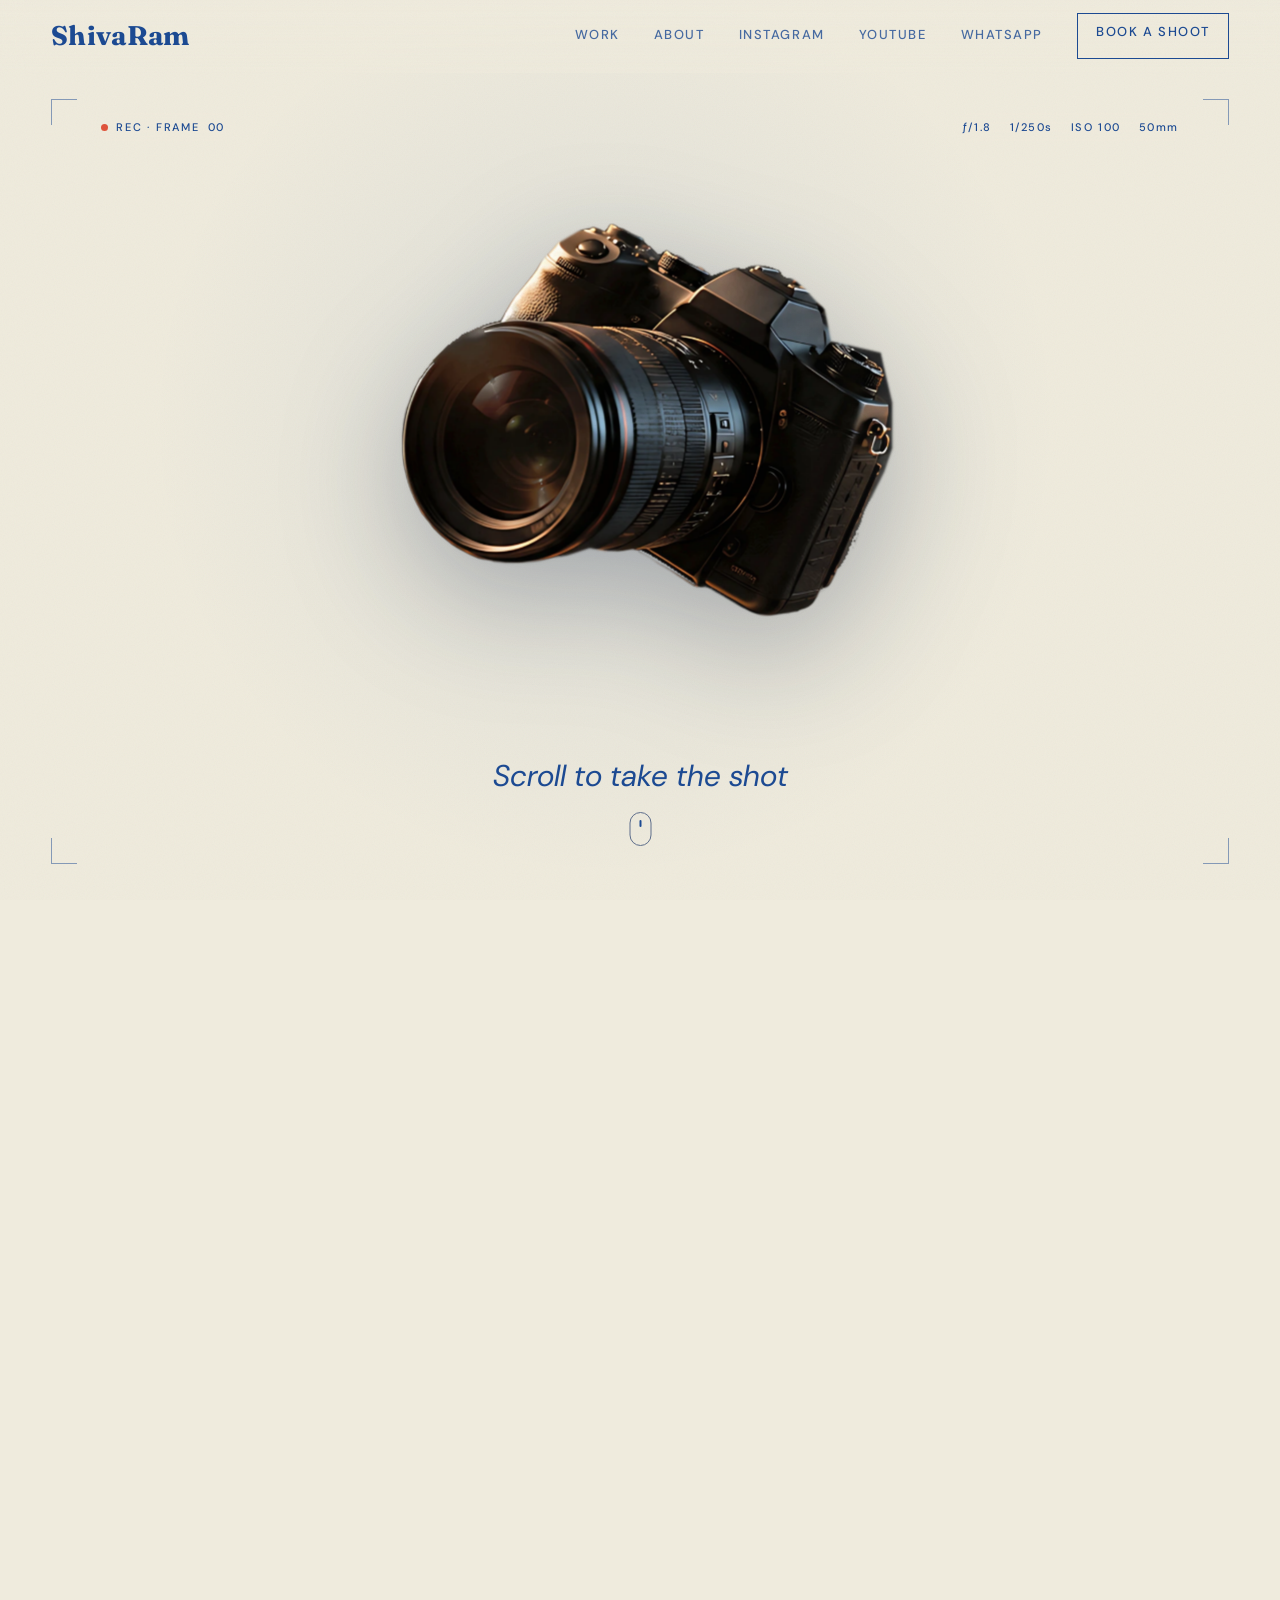
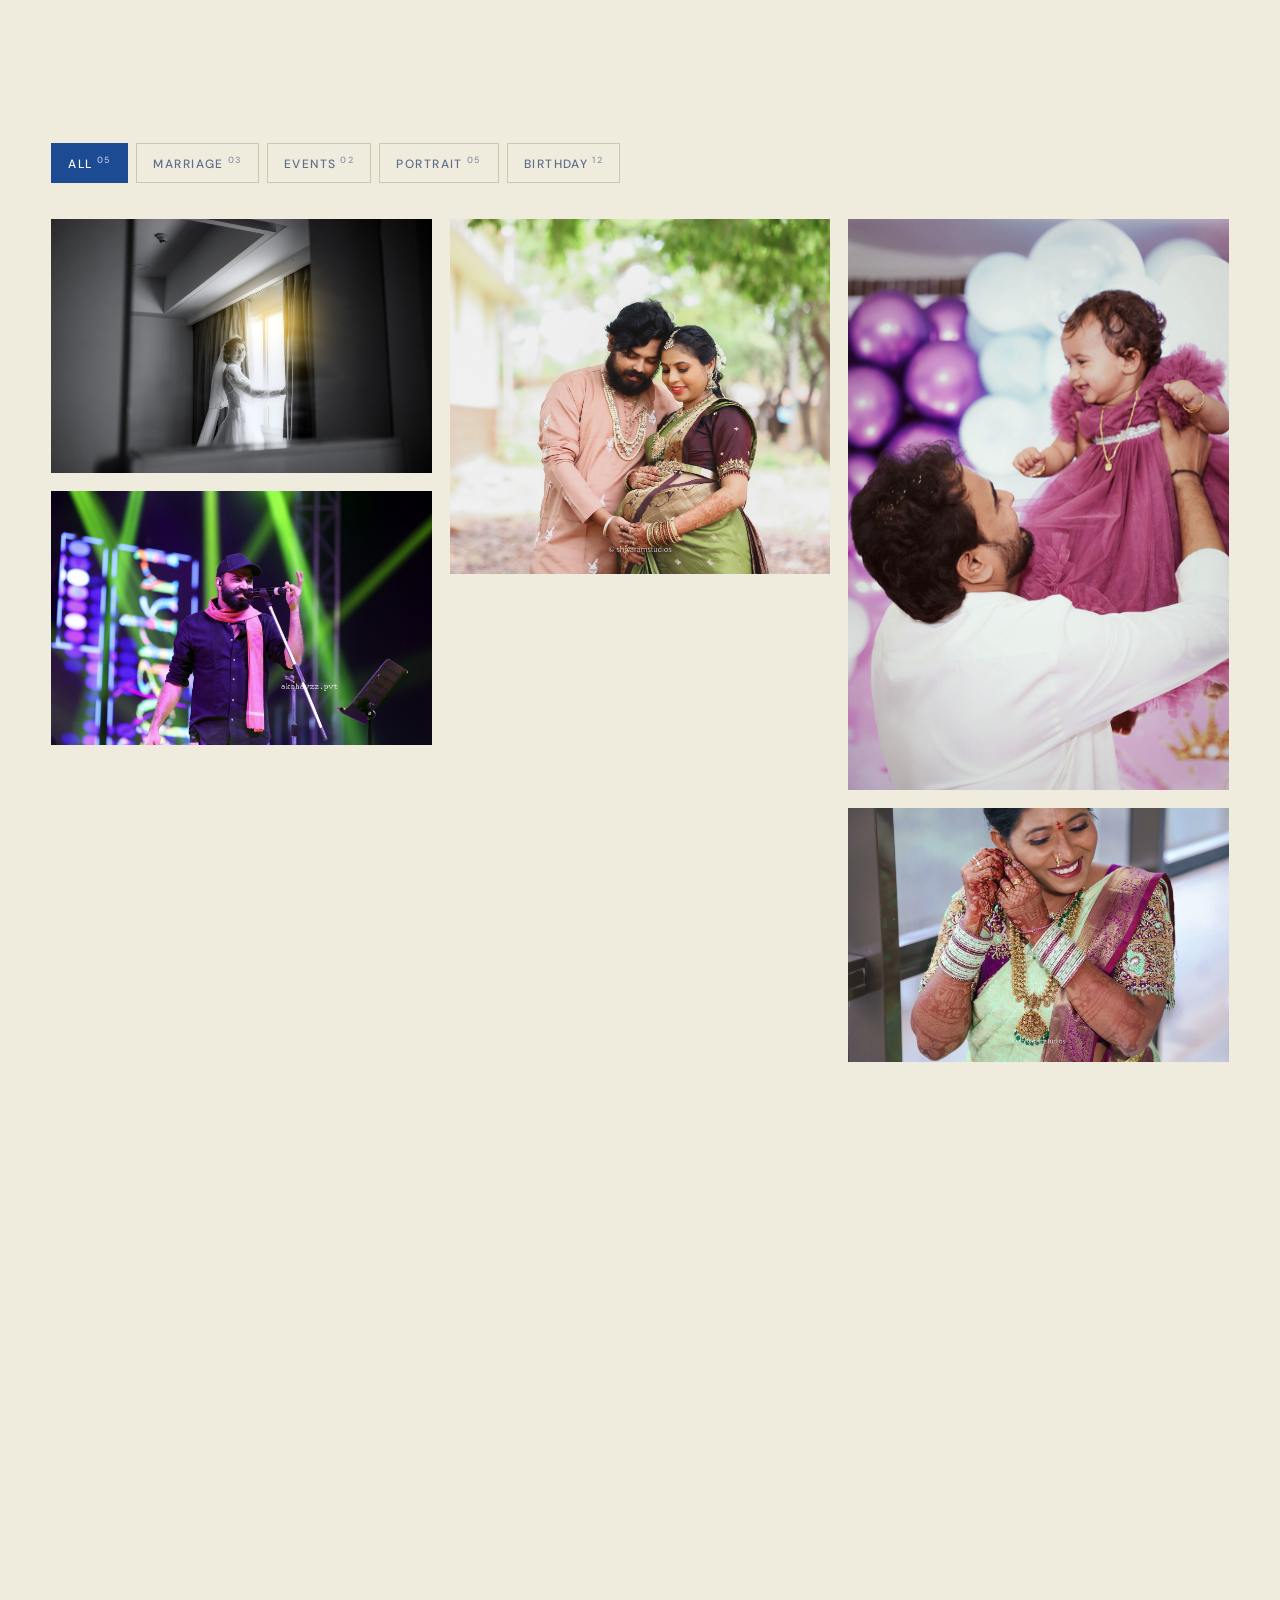
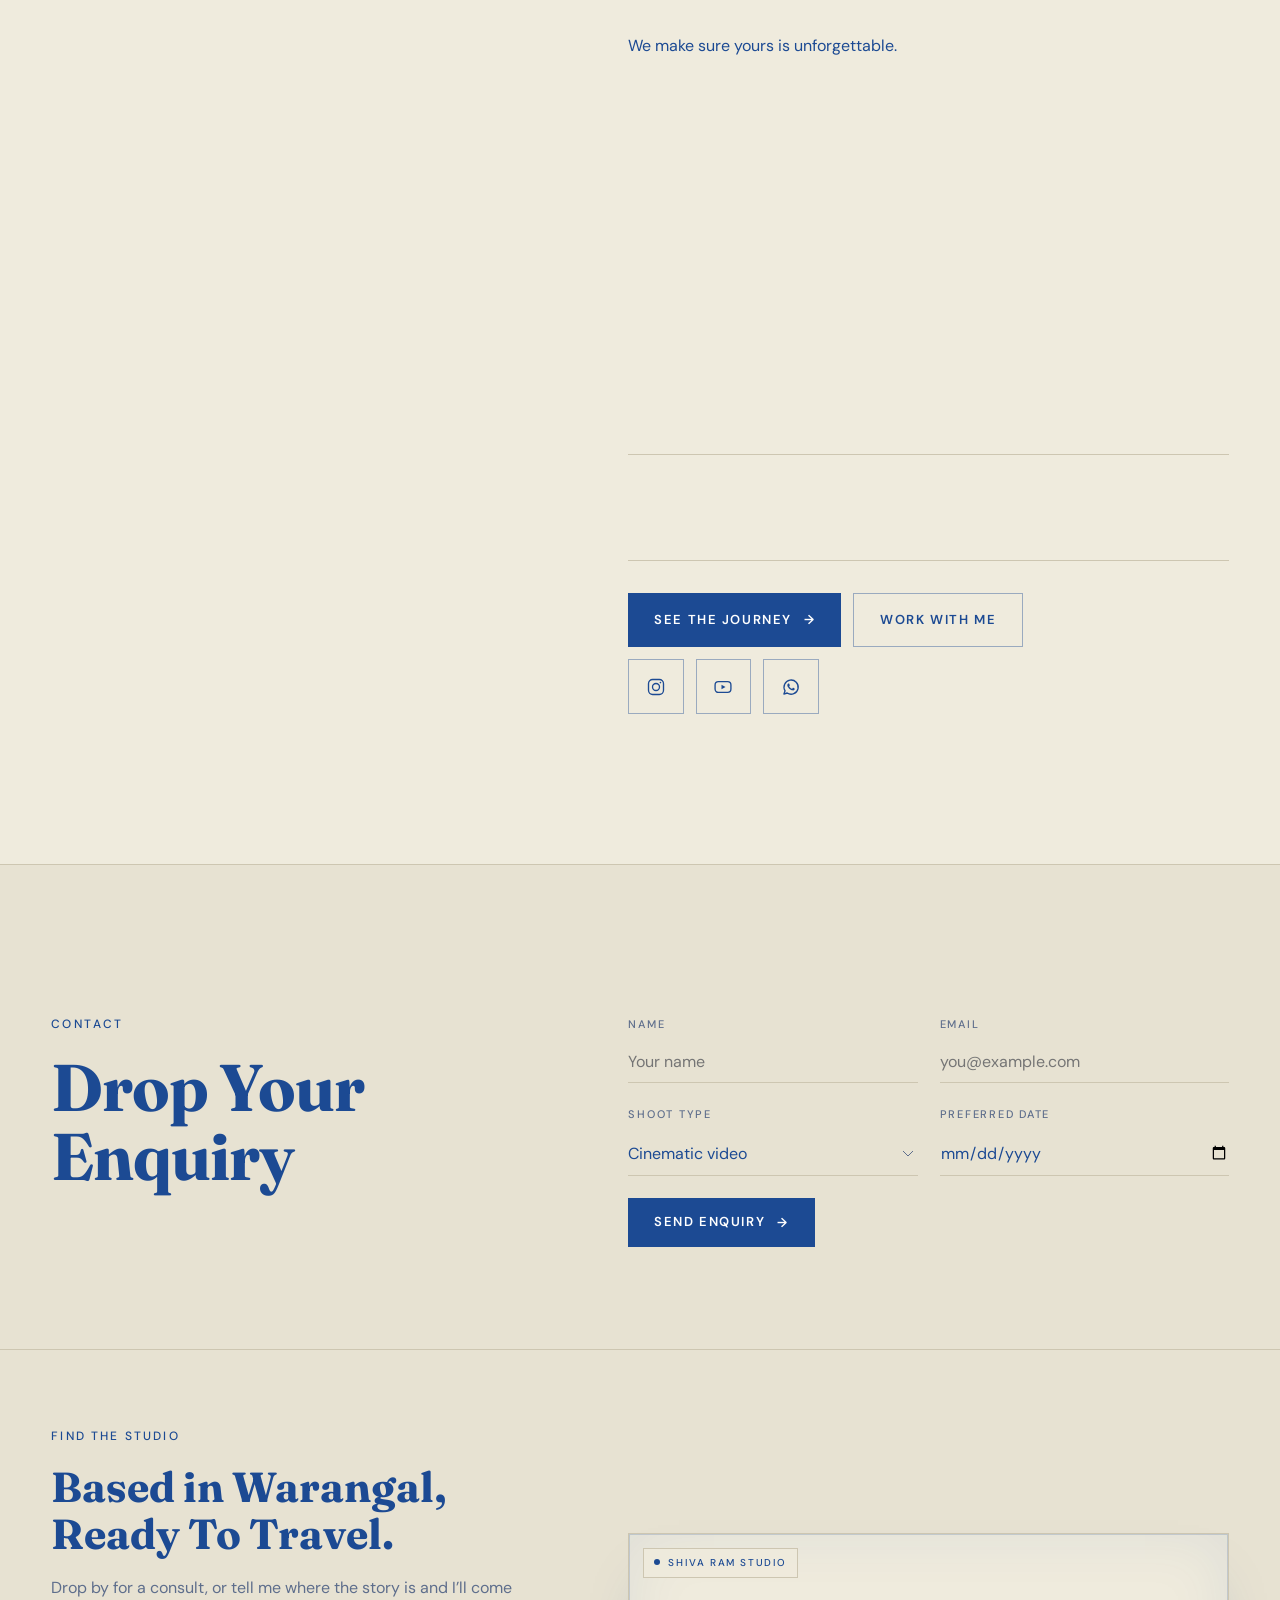
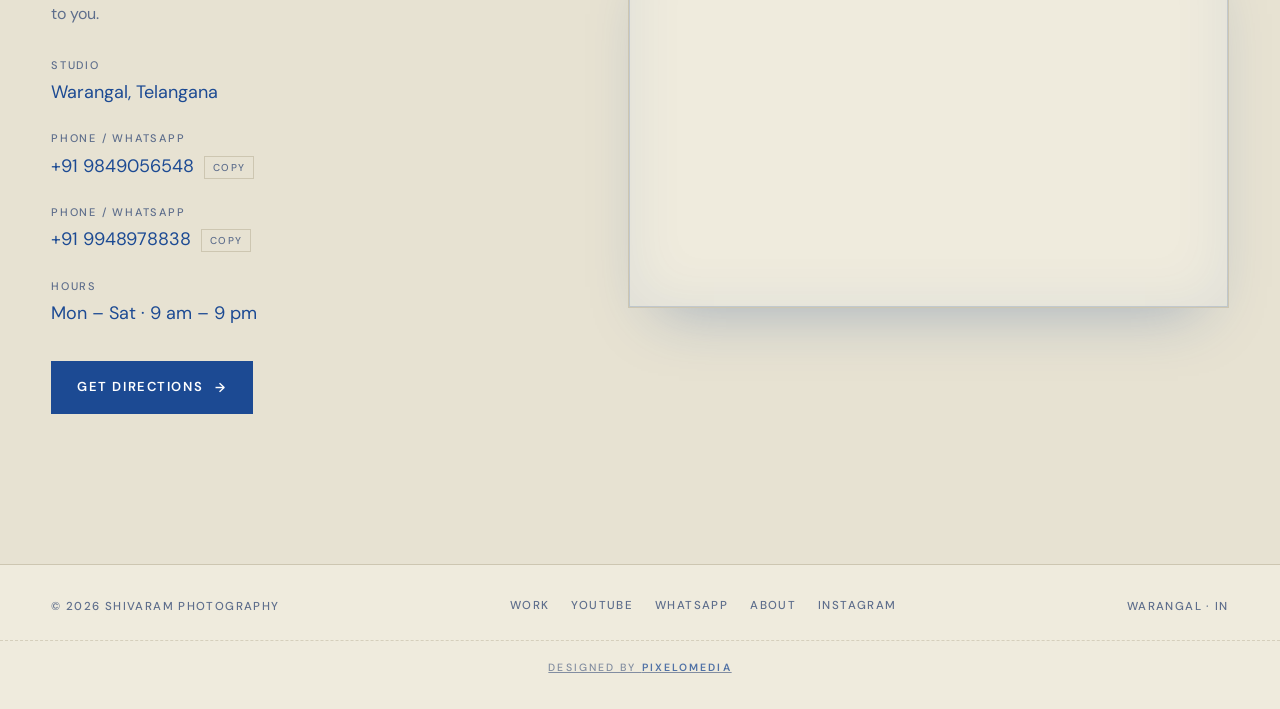
==== commit 5dc89c1b: "started small changes" ====
--- a/index.html
+++ b/index.html
@@ -777,7 +777,7 @@
   {src:"imgs/birthday/01.jpeg",    cat:["All","Birthday"], title:"Birthday party"},
   {src:"imgs/birthday/03.jpeg",    cat:"Birthday",         title:"Birthday party"},
   {src:"imgs/birthday/02.jpeg",    cat:"Birthday",         title:"Birthday party"},
-  {src:"imgs/candid_imgs/02.jpg",  cat:["All","Portrait"], title:"Between frames"},
+  {src:"imgs/candid_imgs/02.jpg",  cat:["All","Portrait","Marriage"], title:"Between frames"},
   {src:"imgs/candid_imgs/04.jpeg", cat:"Portrait",         title:"Between frames"},
   {src:"imgs/candid_imgs/05.jpeg", cat:"Portrait",         title:"Between frames"},
   {src:"imgs/candid_imgs/03.jpg",  cat:"Portrait",         title:"Between frames"},
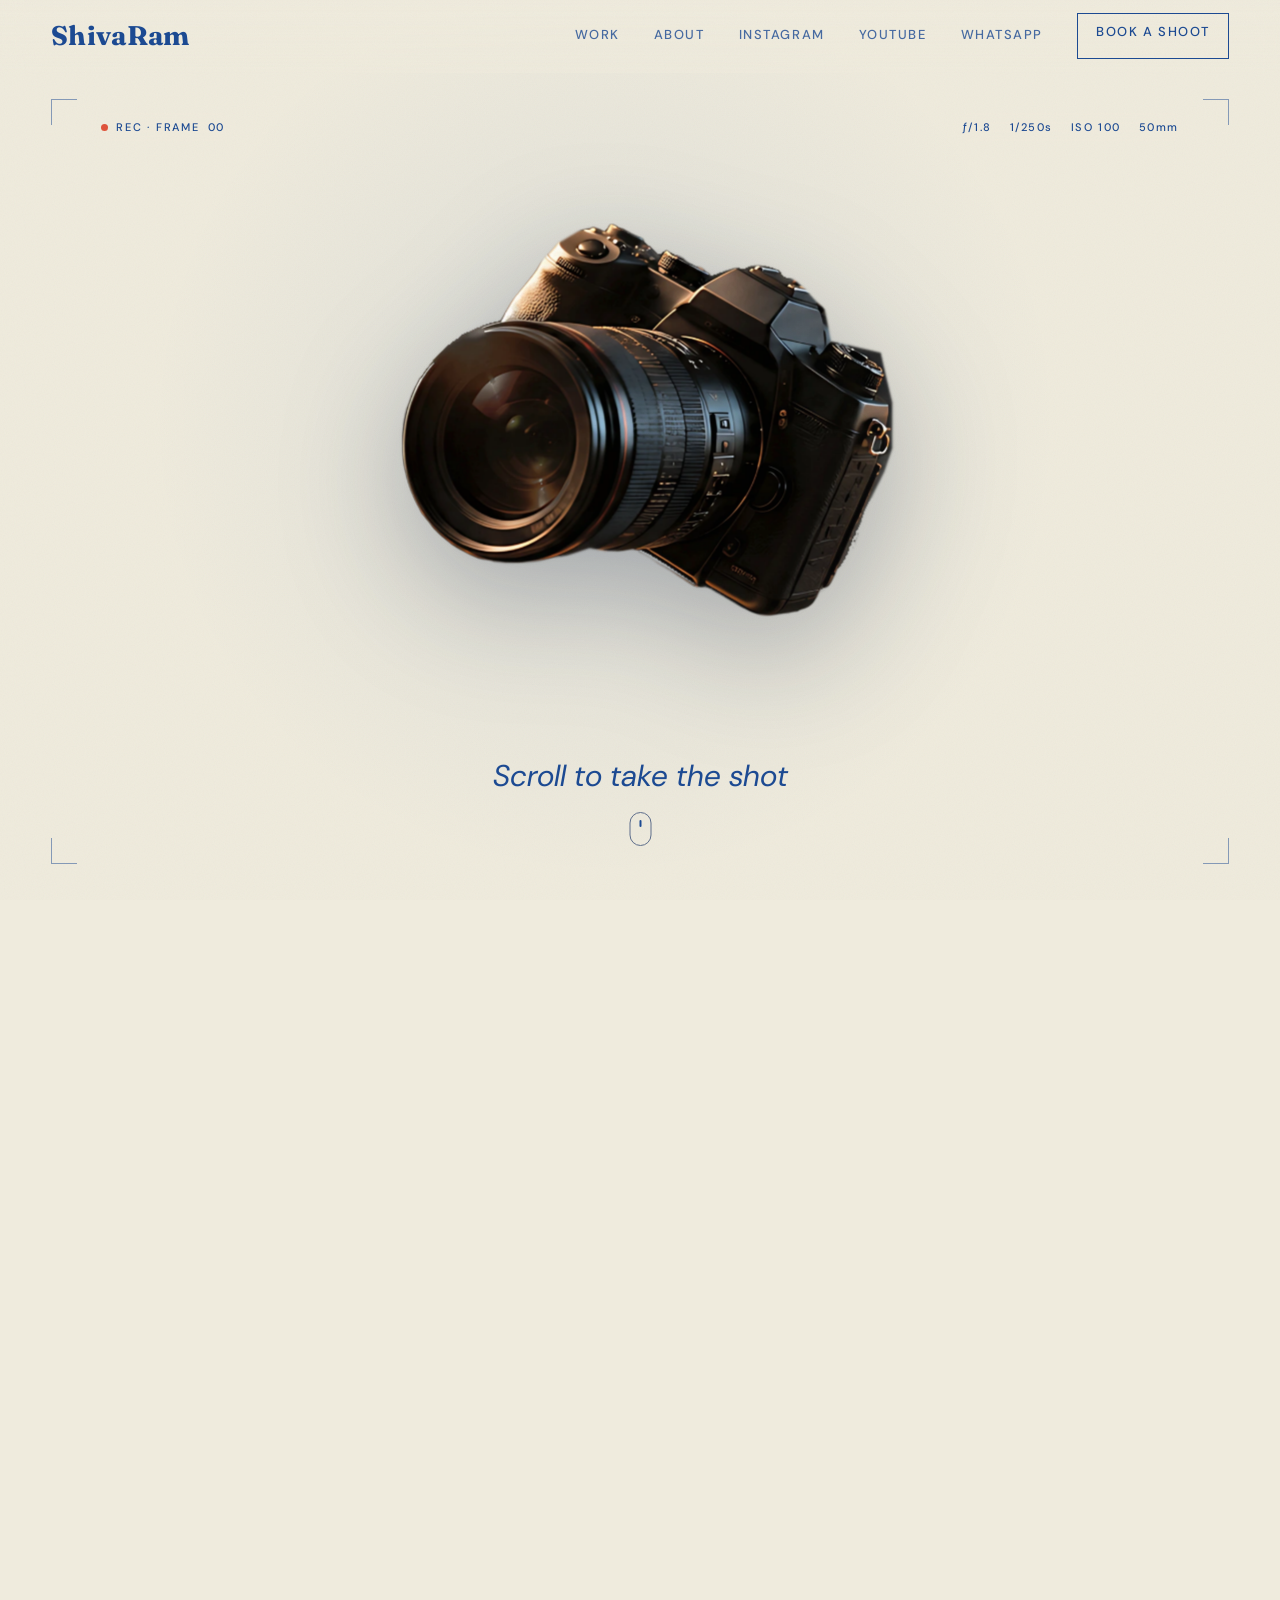
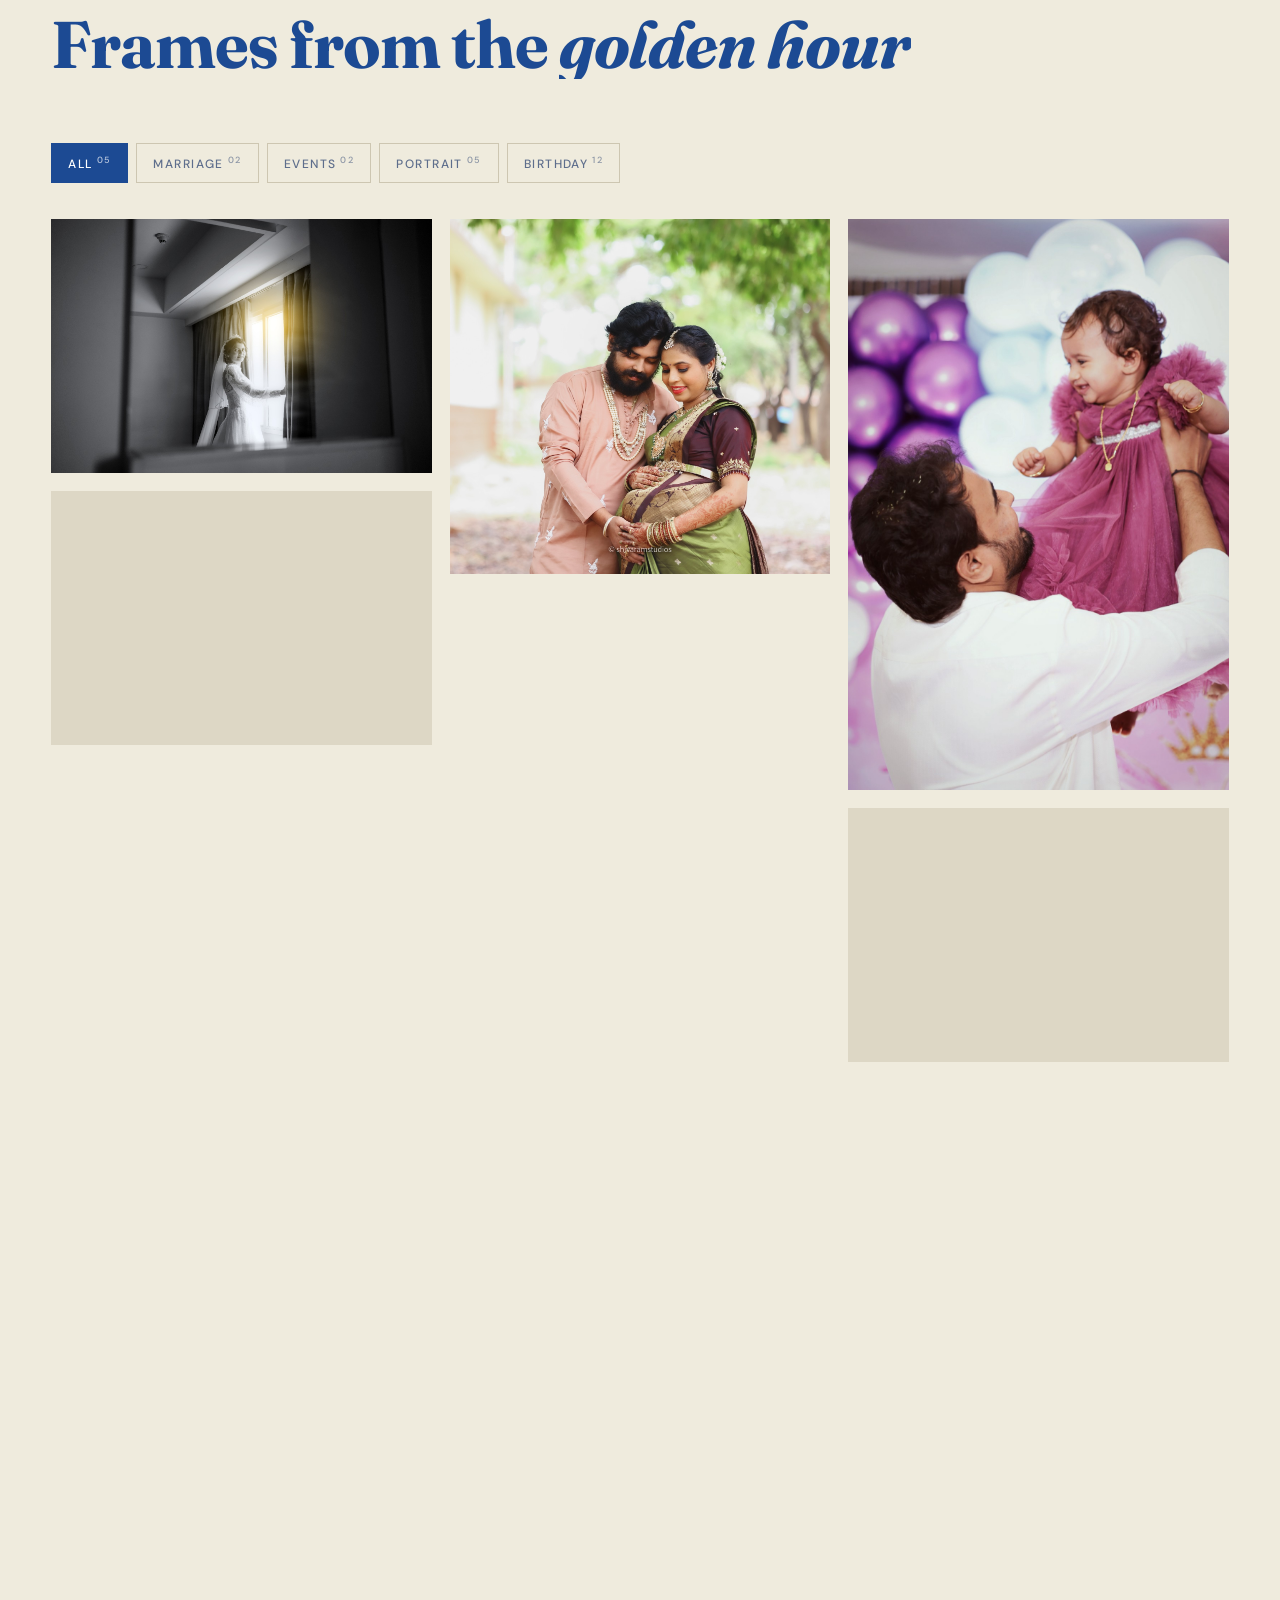
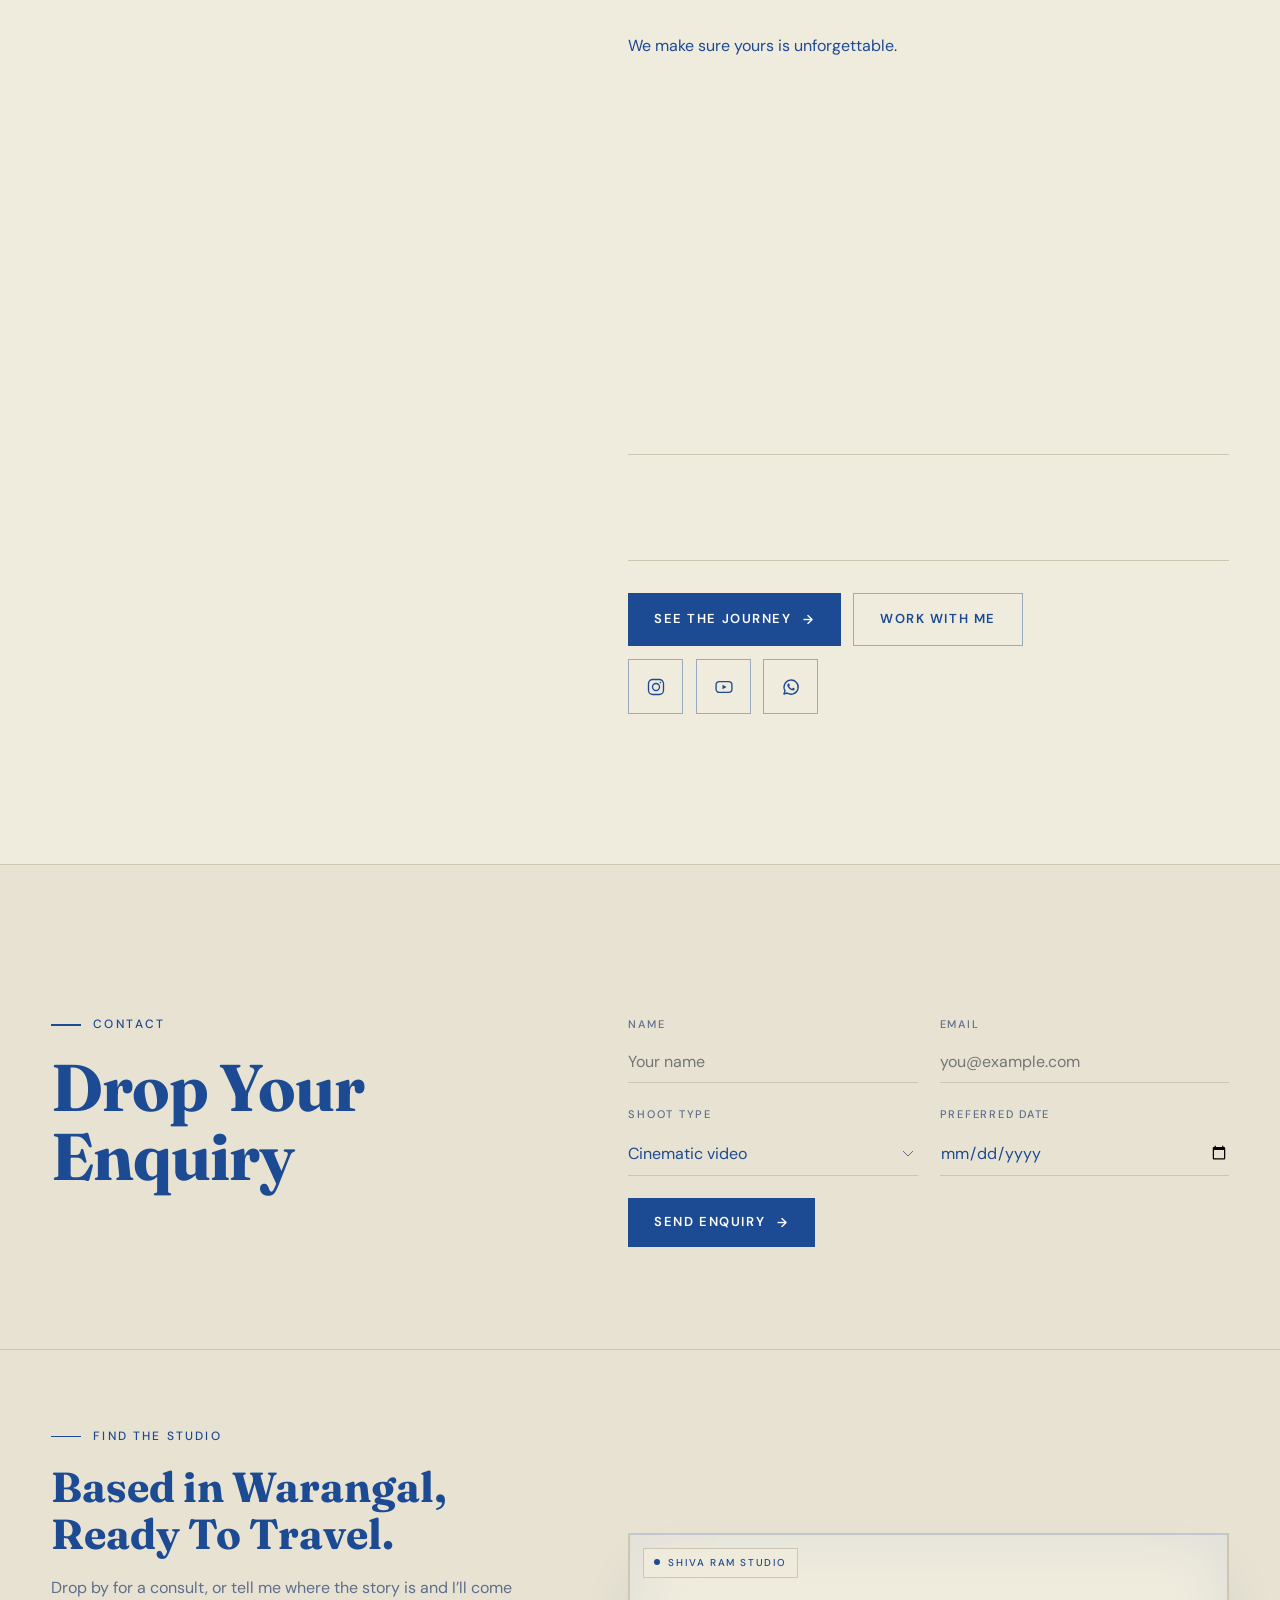
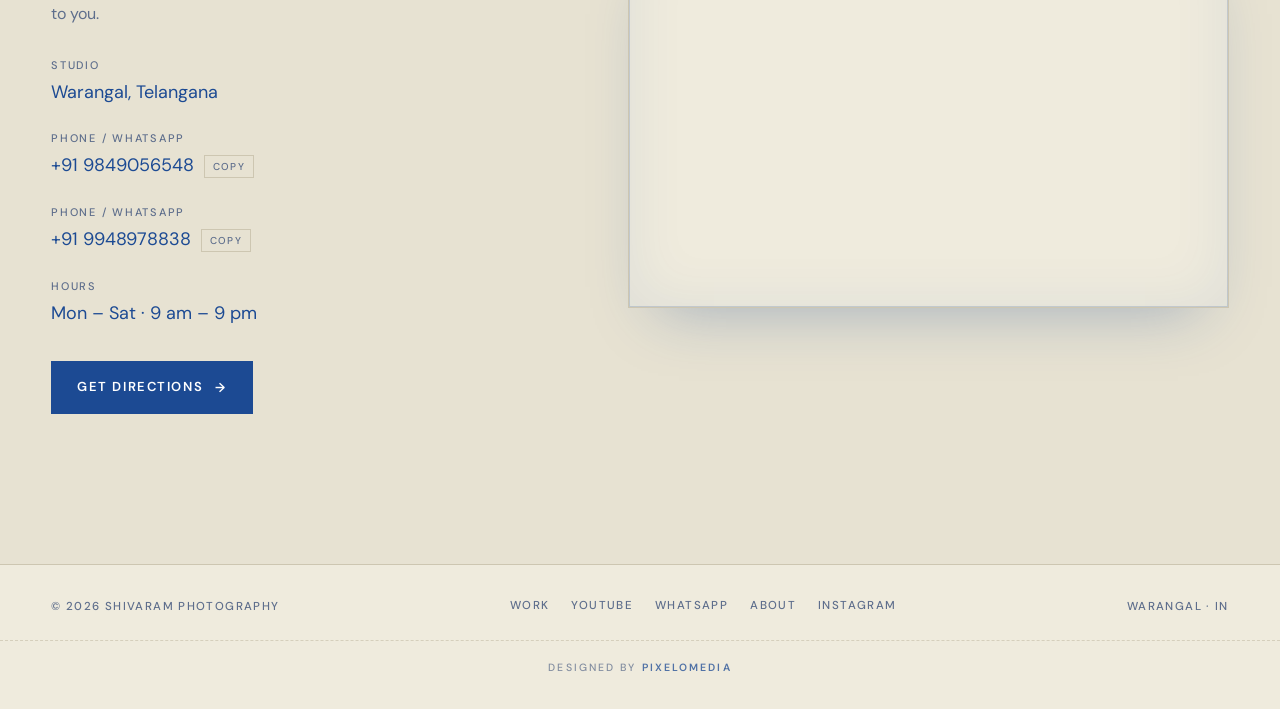
==== commit ee2491a5: "ADDED NEW ANIMATION" ====
--- a/index.html
+++ b/index.html
@@ -143,7 +143,7 @@
 .oc-dots button{width:8px;height:8px;padding:0;border:0;border-radius:8px;background:var(--line);cursor:pointer;transition:width .3s,background .3s}
 .oc-dots button[aria-selected="true"]{width:28px;background:var(--amber)}
 @media (max-width:640px){.oc{--cw:56vw}.oc-btn{width:38px;height:38px}.oc-label{padding:9px 16px 8px}.oc-label small{font-size:8.5px;letter-spacing:.08em}}
-@media (prefers-reduced-motion:reduce){.oc-card{transition:none}}
+@media (prefers-reduced-motion:reduce) and (max-width:0px){.oc-card{transition:none}}
 
 /* WORK */
 .filters{display:flex;gap:8px;flex-wrap:wrap;margin-bottom:36px}
@@ -368,7 +368,7 @@
   :root{--max:1800px}
   body{font-size:18px}
 }
-@media (prefers-reduced-motion:reduce){
+@media (prefers-reduced-motion:reduce) and (max-width:0px){
   *,*::before,*::after{animation:none!important;transition:none!important}
   html{scroll-behavior:auto}
 }
@@ -502,13 +502,60 @@
 @keyframes tmFlip{from{opacity:0;transform:translateY(6%) scale(.98);filter:blur(6px)}to{opacity:1;transform:none;filter:none}}
 .marq:hover .marq-track{animation-play-state:paused}
 
-@media (prefers-reduced-motion:reduce){
+@media (prefers-reduced-motion:reduce) and (max-width:0px){
   .tm-words em .tw-i{background:none;color:inherit;-webkit-text-fill-color:currentColor}
 }
 
 /* ===== CREDIT WATERMARK ===== */
 .credit{max-width:var(--max);margin:22px auto 0;padding:18px var(--gutter) 0;border-top:1px dashed var(--line);text-align:center;font-family:var(--mono);font-weight:500;font-size:10.5px;letter-spacing:.2em;text-transform:uppercase;color:var(--mute);opacity:.75}
 .credit b{font-weight:600;color:var(--paper)}
+
+/* ===== TEXT MOTION · BOOST (stronger, more visible) ===== */
+.tm-on .tm-words:not(.tm-in) .tw-i{transform:translateY(120%) rotate(8deg) scale(.9);opacity:0;filter:blur(6px)}
+.tw-i{transition:transform 1.2s cubic-bezier(.16,.9,.1,1) var(--d,0ms),opacity .9s ease var(--d,0ms),filter 1s ease var(--d,0ms)}
+/* accent words keep shining every few seconds */
+.tm-words.tm-in em .tw-i{animation:tmShine 1.8s cubic-bezier(.4,0,.2,1) calc(var(--d,0ms) + .9s) both,tmShineLoop 5.5s ease-in-out calc(var(--d,0ms) + 3.5s) infinite}
+@keyframes tmShineLoop{0%,55%{background-position:100% 0}100%{background-position:0 0}}
+
+/* eyebrow: a line draws in first, then letters type */
+.tm-type.eyebrow::before{content:"";display:inline-block;vertical-align:middle;height:1.5px;width:0;margin-right:0;background:currentColor;transition:width .7s cubic-bezier(.2,.75,.1,1),margin .7s}
+.tm-type.eyebrow.tm-in::before{width:30px;margin-right:12px}
+.tm-type.tm-in .tc{animation:tmType2 .5s cubic-bezier(.2,.75,.1,1) calc(var(--d,0ms) + .25s) both}
+@keyframes tmType2{0%{opacity:0;transform:translateY(-60%);filter:blur(3px)}50%{opacity:1}70%{opacity:.35}100%{opacity:1;transform:none;filter:none}}
+
+/* paragraphs: deeper focus-pull */
+.tm-focus{transition:opacity 1.3s ease,filter 1.3s ease,transform 1.3s cubic-bezier(.16,.9,.1,1)}
+.tm-on .tm-focus:not(.tm-in){opacity:0;filter:blur(14px);transform:translateY(34px)}
+
+/* groups: bigger lift + scale */
+@keyframes tmUp{from{opacity:0;transform:translateY(40px) scale(.94)}to{opacity:1;transform:none}}
+
+/* photos & cards: wipe open like a shutter */
+.tm-on .tm-wipe:not(.tm-in){clip-path:inset(100% 0 0 0)}
+.tm-wipe.tm-in{animation:tmWipe 1.3s cubic-bezier(.7,0,.2,1) backwards}
+@keyframes tmWipe{from{clip-path:inset(100% 0 0 0)}to{clip-path:inset(0 0 0 0)}}
+.tm-wipe.tm-in img{animation:tmZoom 1.8s cubic-bezier(.2,.75,.1,1) backwards}
+@keyframes tmZoom{from{transform:scale(1.25)}to{transform:none}}
+
+/* scroll progress bar */
+.tm-prog{position:fixed;top:0;left:0;height:3px;width:100%;transform-origin:0 50%;transform:scaleX(0);background:linear-gradient(90deg,var(--amber-deep,var(--paper)),var(--paper));z-index:120;pointer-events:none}
+
+/* custom cursor (desktop only) */
+.tm-cur{position:fixed;left:0;top:0;width:34px;height:34px;margin:-17px 0 0 -17px;border:1.5px solid var(--paper);border-radius:50%;pointer-events:none;z-index:130;display:grid;place-items:center;font:600 9px/1 var(--body);letter-spacing:.16em;color:#fff;text-transform:uppercase;transition:width .3s,height .3s,margin .3s,background .3s,border-color .3s,opacity .3s;opacity:0}
+.tm-cur.on{opacity:1}
+.tm-cur.link{width:56px;height:56px;margin:-28px 0 0 -28px;background:rgba(28,74,147,.12)}
+.tm-cur.view{width:86px;height:86px;margin:-43px 0 0 -43px;background:var(--paper);border-color:var(--paper)}
+.tm-cur span{opacity:0;transition:opacity .2s}
+.tm-cur.view span{opacity:1}
+.tm-dot{position:fixed;left:0;top:0;width:6px;height:6px;margin:-3px 0 0 -3px;border-radius:50%;background:var(--paper);pointer-events:none;z-index:131;opacity:0;transition:opacity .3s}
+.tm-dot.on{opacity:1}
+@media (hover:none),(pointer:coarse){.tm-cur,.tm-dot{display:none}}
+
+/* hover lift on cards */
+@media (hover:hover){
+  .rec,.step{transition:background .3s,transform .45s cubic-bezier(.2,.75,.1,1),box-shadow .45s}
+  .rec:hover,.step:hover{transform:translateY(-6px);box-shadow:0 18px 40px -22px rgba(28,74,147,.45)}
+}
 </style>
 </head>
 <body>
@@ -741,11 +788,7 @@
     <nav><a href="#work">Work</a><a href="https://www.youtube.com/@shivaramstudio5955" target="_blank" rel="noopener">YouTube</a><a href="https://wa.me/919849056548?text=Hi%20Shivaram%20Studio%2C%20I%27d%20like%20to%20enquire%20about%20a%20shoot." target="_blank" rel="noopener">WhatsApp</a><a href="#services" hidden>Services</a><a href="#about">About</a><a href="https://www.instagram.com/shivaram.studio?exln=MTViNjJ6Y3pjbXpoOQ==" target="_blank" rel="noopener">Instagram</a></nav>
     <span>Warangal · IN</span>
   </div>
-  <div class="credit">
-  <a href="https://pixelostudiomedia.vercel.app/" target="_blank" rel="noopener noreferrer">
-    Designed by <b>Pixelomedia</b>
-  </a>
-</div>
+  <div class="credit">Designed by <b>Pixelomedia</b></div>
 </footer>
 
 <div class="lb" id="lb" hidden role="dialog" aria-modal="true" aria-label="Photo viewer">
@@ -777,7 +820,7 @@
   {src:"imgs/birthday/01.jpeg",    cat:["All","Birthday"], title:"Birthday party"},
   {src:"imgs/birthday/03.jpeg",    cat:"Birthday",         title:"Birthday party"},
   {src:"imgs/birthday/02.jpeg",    cat:"Birthday",         title:"Birthday party"},
-  {src:"imgs/candid_imgs/02.jpg",  cat:["All","Portrait","Marriage"], title:"Between frames"},
+  {src:"imgs/candid_imgs/02.jpg",  cat:["All","Portrait"], title:"Between frames"},
   {src:"imgs/candid_imgs/04.jpeg", cat:"Portrait",         title:"Between frames"},
   {src:"imgs/candid_imgs/05.jpeg", cat:"Portrait",         title:"Between frames"},
   {src:"imgs/candid_imgs/03.jpg",  cat:"Portrait",         title:"Between frames"},
@@ -821,7 +864,7 @@
   scene.style.perspective = "none";
   scene.style.transformStyle = "flat";
 }
-const still = matchMedia("(prefers-reduced-motion: reduce)").matches;
+const still = false /* animations always on (client request) */;
 const clamp = (v, a = 0, b = 1) => Math.min(b, Math.max(a, v));
 const easeBack = t => { const c = 1.9; return 1 + (c + 1) * Math.pow(t - 1, 3) + c * Math.pow(t - 1, 2); };
 const easeOut = t => 1 - Math.pow(1 - t, 3);
@@ -1397,7 +1440,7 @@
 <script>
 /* ===== TEXT MOTION ===== */
 (() => {
-  if (matchMedia("(prefers-reduced-motion: reduce)").matches || !("IntersectionObserver" in window)) return;
+  if (false /* animations always on (client request) */ || !("IntersectionObserver" in window)) return;
   const root = document.documentElement;
   const all = s => [...document.querySelectorAll(s)];
 
@@ -1544,5 +1587,74 @@
   root.classList.add("tm-on");
 })();
 </script>
+
+<script>
+/* ===== TEXT MOTION · BOOST ===== */
+(() => {
+  if (!("IntersectionObserver" in window)) return;
+  const all = s => [...document.querySelectorAll(s)];
+
+  /* photo / card shutter wipe */
+  const watch = new Map();
+  const io = new IntersectionObserver(es => es.forEach(en => {
+    if (!en.isIntersecting) return;
+    (watch.get(en.target) || []).forEach(el => el.classList.add("tm-in"));
+    io.unobserve(en.target);
+  }), {rootMargin:"0px 0px -8% 0px", threshold:.05});
+  all(".portrait, .map, .oc-card").forEach(el => {
+    if (el.closest("[hidden]")) return;
+    el.classList.add("tm-wipe");
+    const host = el.parentElement;
+    if (!watch.has(host)) { watch.set(host, []); io.observe(host); }
+    watch.get(host).push(el);
+  });
+
+  /* scroll progress bar */
+  const bar = document.createElement("div"); bar.className = "tm-prog"; document.body.append(bar);
+  const prog = () => { const h = document.documentElement.scrollHeight - innerHeight; bar.style.transform = `scaleX(${h > 0 ? scrollY / h : 0})`; };
+  addEventListener("scroll", prog, {passive:true}); addEventListener("resize", prog); prog();
+
+  const fine = matchMedia("(hover:hover) and (pointer:fine)").matches;
+  if (!fine) return;
+
+  /* custom cursor */
+  const cur = document.createElement("div"); cur.className = "tm-cur"; cur.innerHTML = "<span>View</span>";
+  const dot = document.createElement("div"); dot.className = "tm-dot";
+  document.body.append(cur, dot);
+  let mx = -100, my = -100, cx = -100, cy = -100;
+  addEventListener("mousemove", e => {
+    mx = e.clientX; my = e.clientY;
+    dot.style.transform = `translate(${mx}px,${my}px)`;
+    cur.classList.add("on"); dot.classList.add("on");
+    const t = e.target.closest ? e.target : null;
+    const img = t && t.closest(".frame, .oc-card, .shot, .portrait, figure");
+    const link = t && t.closest("a, button, [role=button], .chip, input, textarea, select, label");
+    cur.classList.toggle("view", !!img && !link);
+    cur.classList.toggle("link", !!link);
+  }, {passive:true});
+  document.addEventListener("mouseleave", () => { cur.classList.remove("on"); dot.classList.remove("on"); });
+  (function loop(){
+    cx += (mx - cx) * .18; cy += (my - cy) * .18;
+    cur.style.transform = `translate(${cx}px,${cy}px)`;
+    requestAnimationFrame(loop);
+  })();
+
+  /* magnetic buttons */
+  all(".btn, .links .book").forEach(b => {
+    let tx = 0, ty = 0, x = 0, y = 0, raf = 0;
+    const tick = () => {
+      x += (tx - x) * .2; y += (ty - y) * .2;
+      b.style.translate = `${x.toFixed(2)}px ${y.toFixed(2)}px`;
+      if (Math.abs(tx - x) > .05 || Math.abs(ty - y) > .05) raf = requestAnimationFrame(tick); else raf = 0;
+    };
+    const go = () => { if (!raf) raf = requestAnimationFrame(tick); };
+    b.addEventListener("mousemove", e => {
+      const r = b.getBoundingClientRect();
+      tx = (e.clientX - r.left - r.width / 2) * .28; ty = (e.clientY - r.top - r.height / 2) * .38; go();
+    });
+    b.addEventListener("mouseleave", () => { tx = 0; ty = 0; go(); });
+  });
+})();
+</script>
 </body>
 </html>
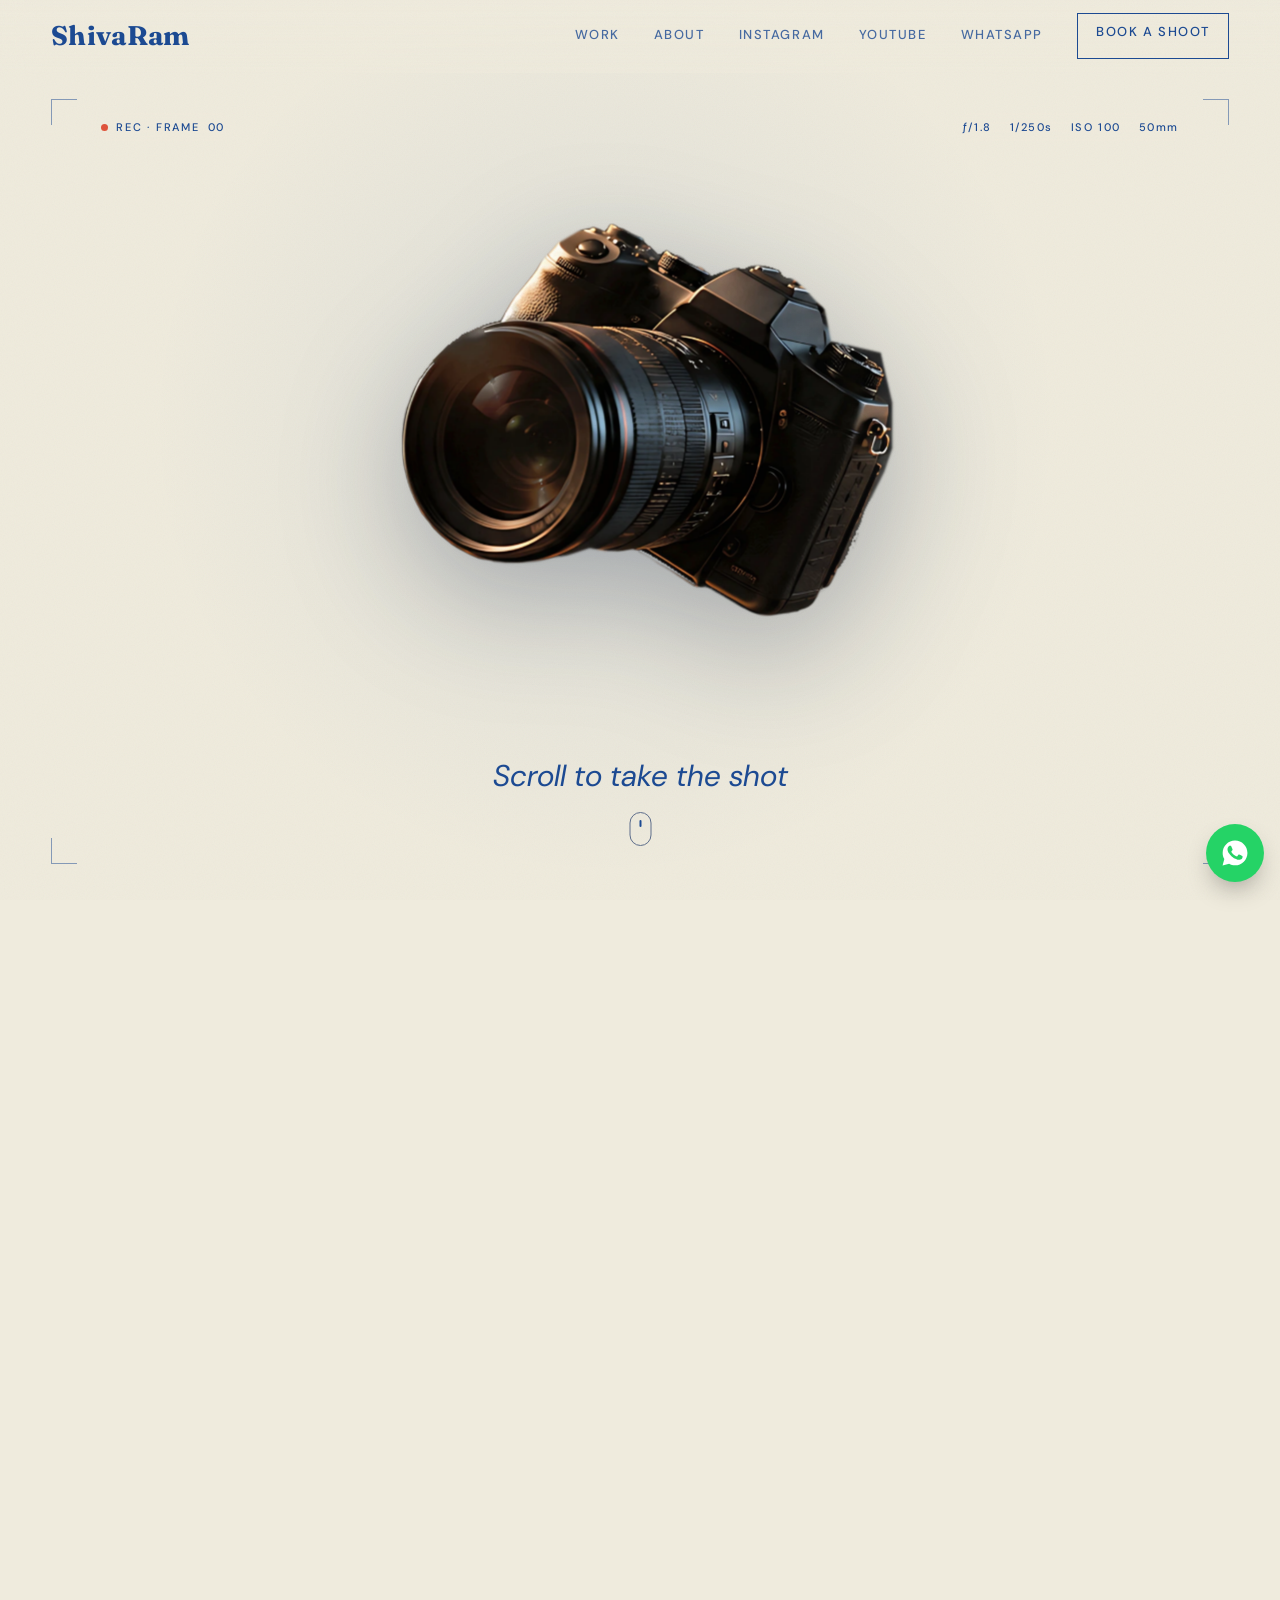
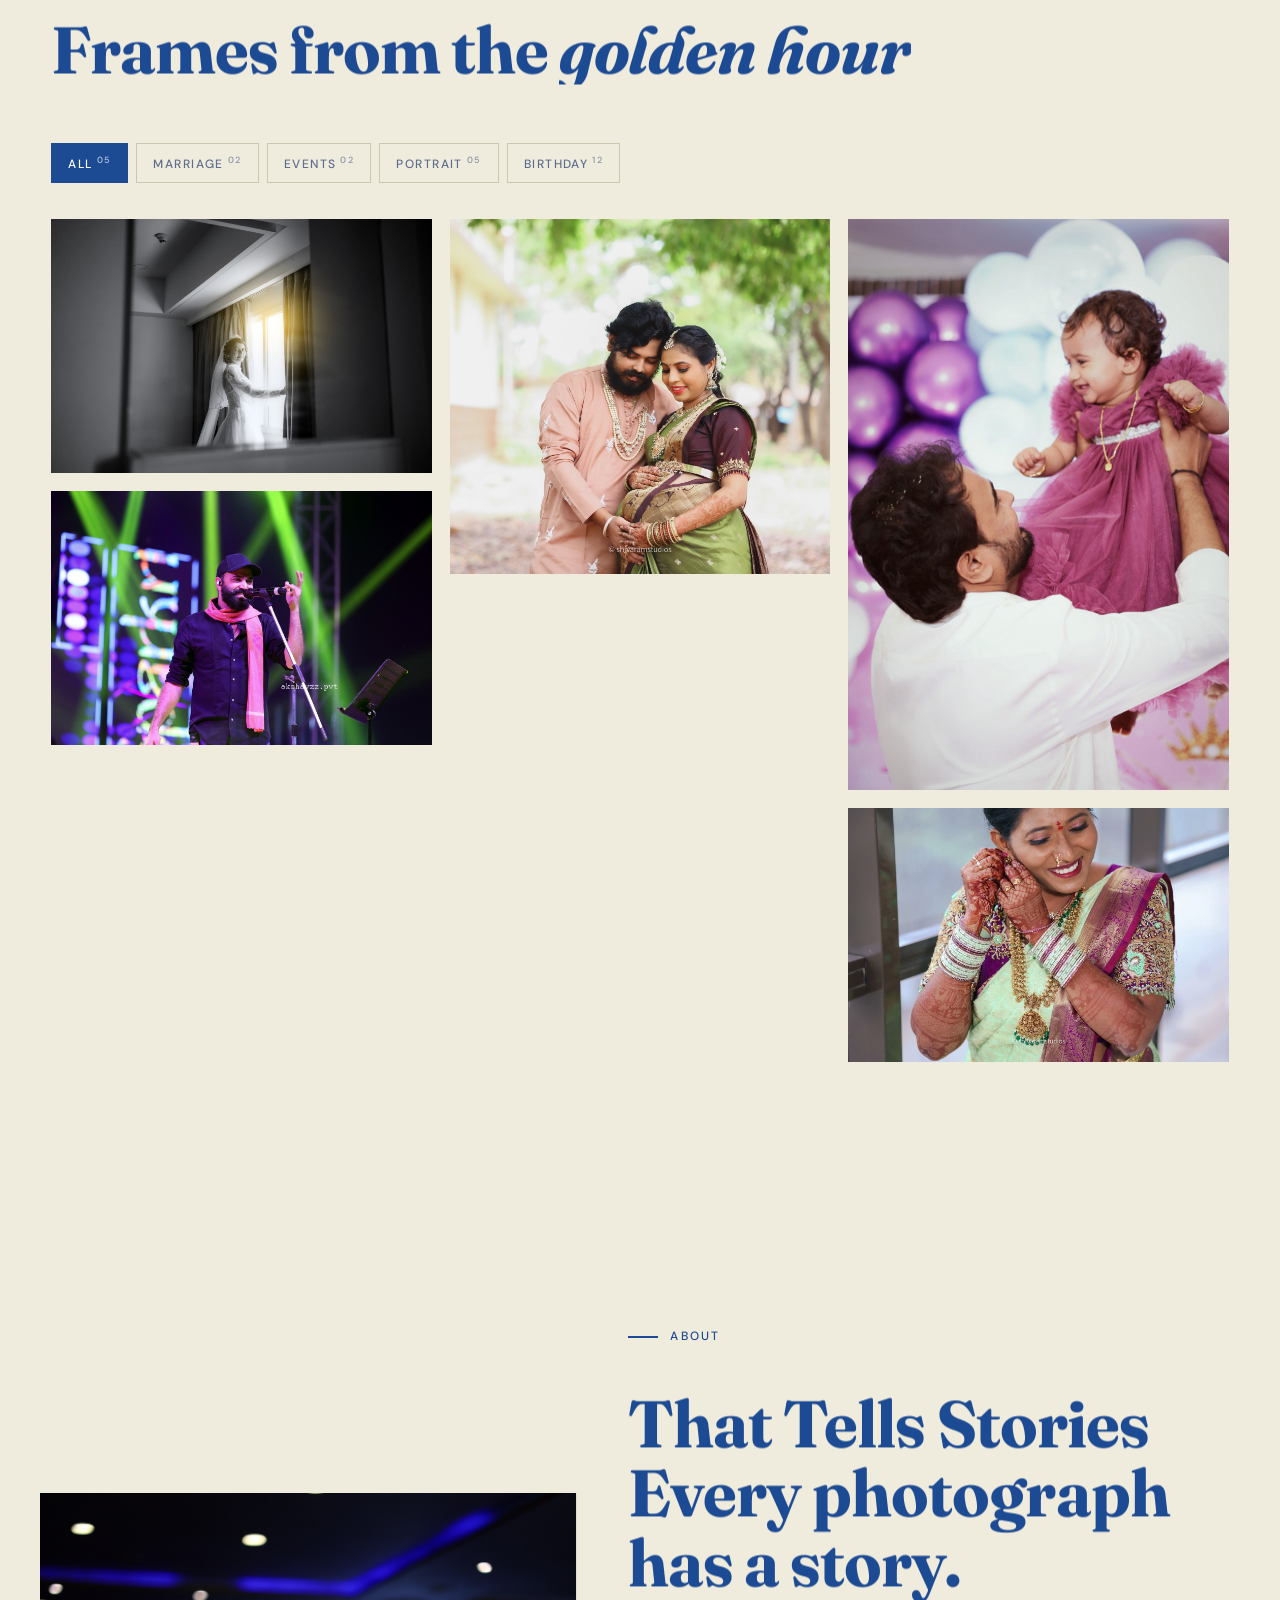
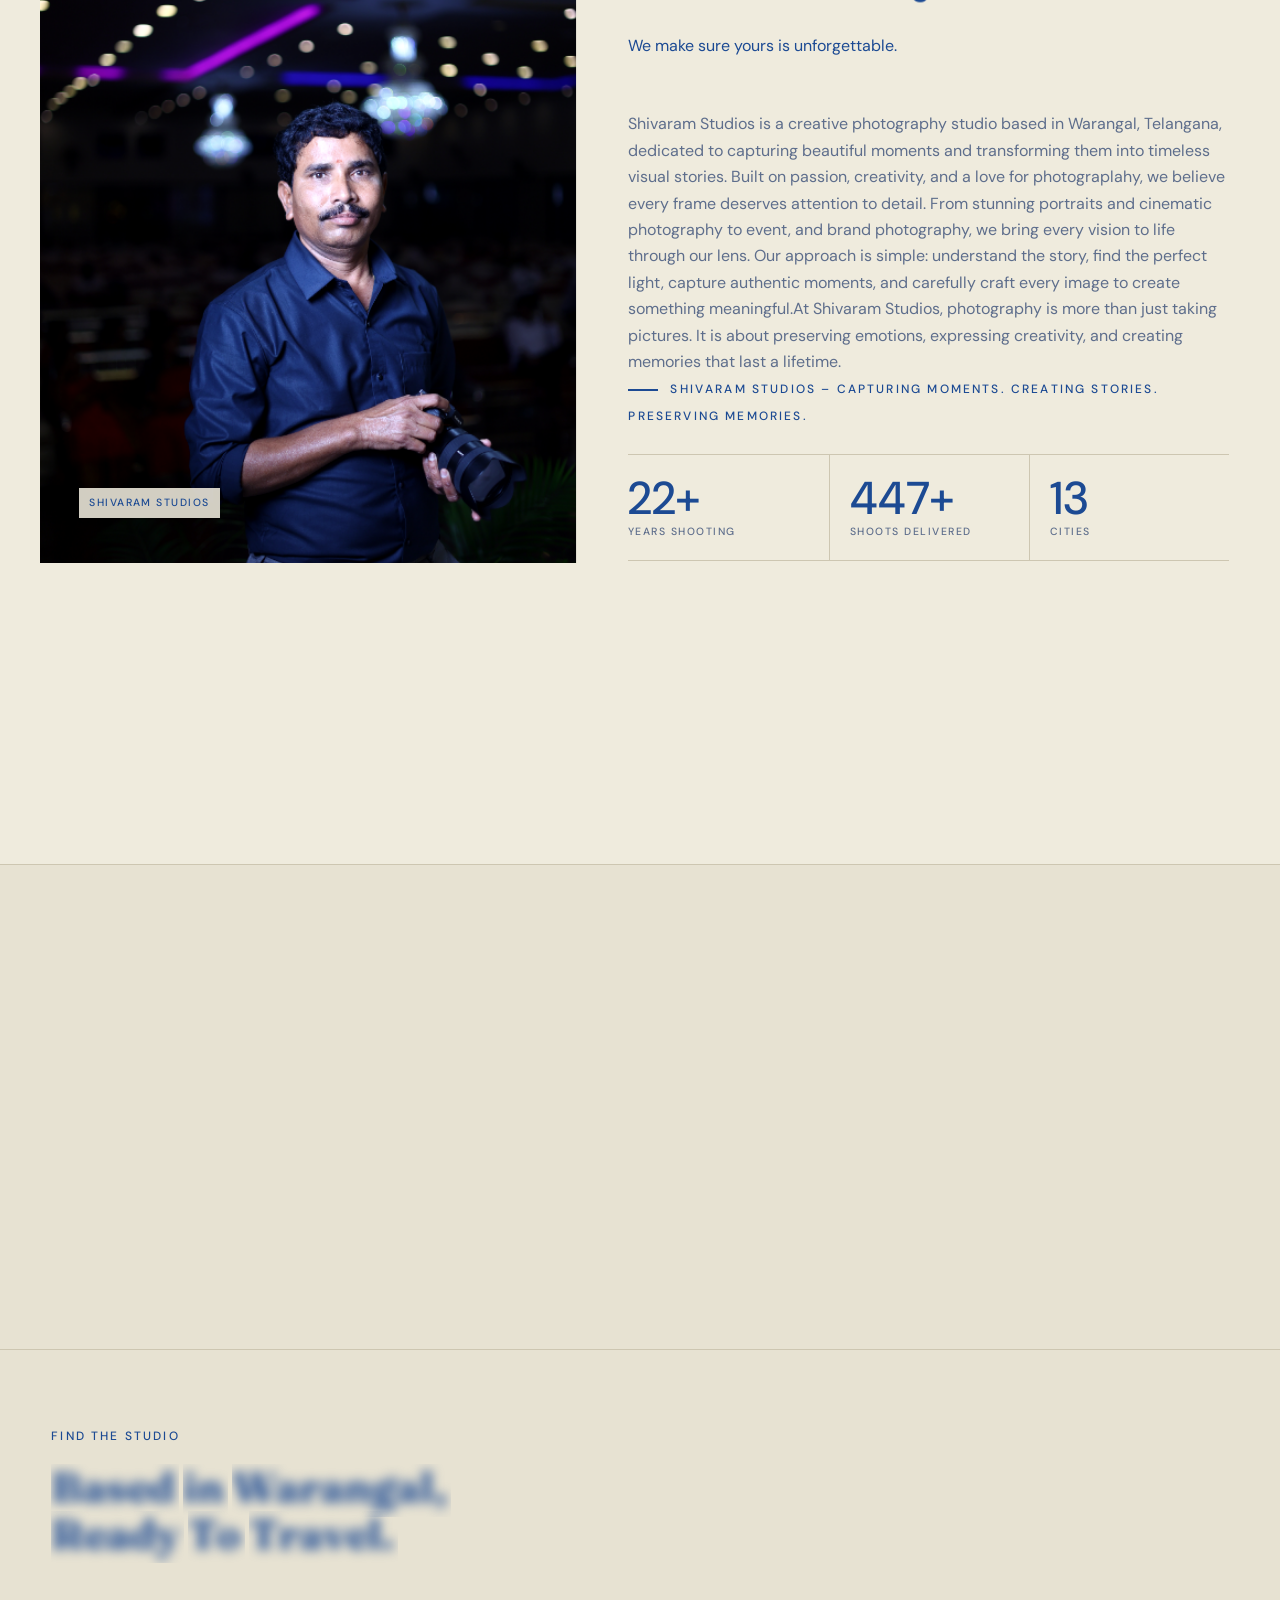
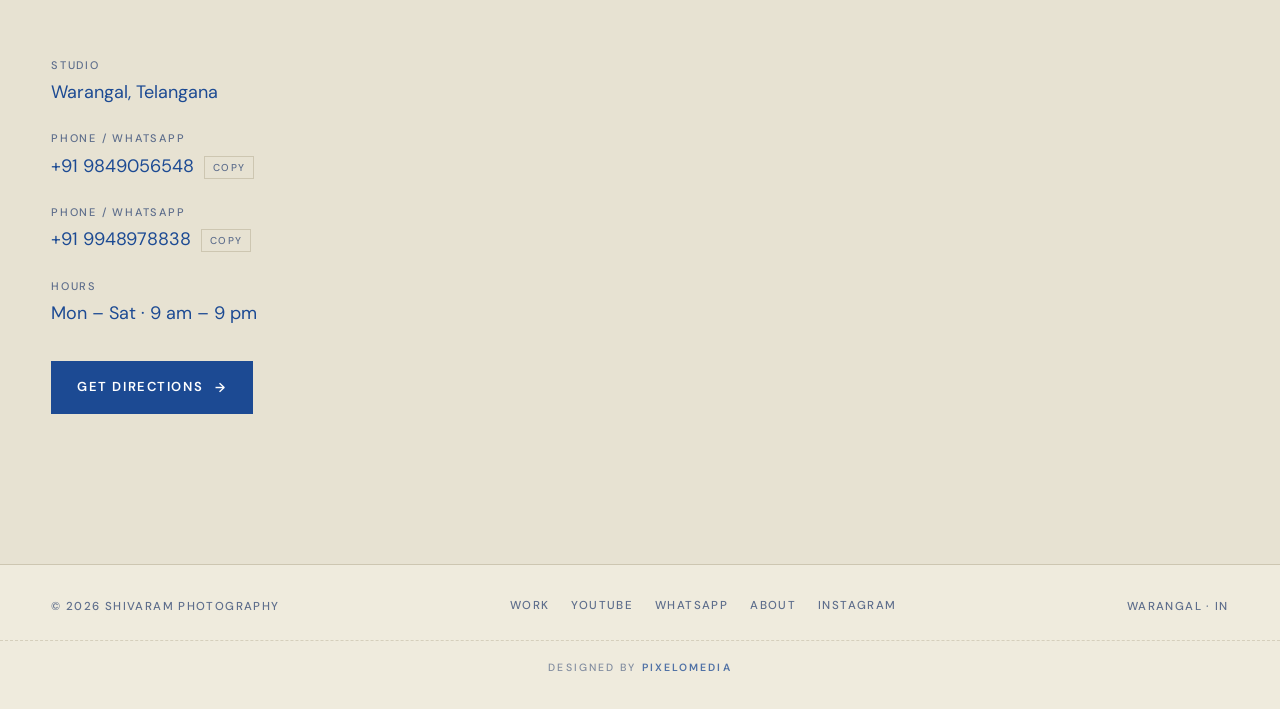
==== commit 3f6e1e87: "ADDED NEW ANIMATION" ====
--- a/index.html
+++ b/index.html
@@ -556,6 +556,39 @@
   .rec,.step{transition:background .3s,transform .45s cubic-bezier(.2,.75,.1,1),box-shadow .45s}
   .rec:hover,.step:hover{transform:translateY(-6px);box-shadow:0 18px 40px -22px rgba(28,74,147,.45)}
 }
+
+/* ===== MOBILE MOTION (works without a mouse) ===== */
+html{-webkit-tap-highlight-color:transparent}
+
+/* tap feedback: press-in + ripple */
+.btn,.links .book,.svc-cta{position:relative;overflow:hidden;isolation:isolate}
+.btn:active,.links .book:active,.svc-cta:active,.rec:active,.oc-card:active,.chip:active,.yr:active{scale:.95;transition:scale .12s}
+.tm-ripple{position:absolute;border-radius:50%;pointer-events:none;background:currentColor;opacity:.28;transform:scale(0);animation:tmRipple .7s ease-out forwards;z-index:-1}
+@keyframes tmRipple{to{transform:scale(1);opacity:0}}
+
+/* primary buttons breathe with a soft pulse ring */
+.btn:not(.ghost){box-shadow:0 0 0 0 rgba(28,74,147,.45);animation:tmPulse 2.6s ease-out 1.5s infinite}
+@keyframes tmPulse{0%{box-shadow:0 0 0 0 rgba(28,74,147,.45)}70%,100%{box-shadow:0 0 0 14px rgba(28,74,147,0)}}
+
+/* icon buttons gently bob, one after another */
+.soc .btn.sq svg{animation:tmBob 3.2s ease-in-out infinite}
+.soc .btn.sq:nth-child(2) svg{animation-delay:.35s}
+.soc .btn.sq:nth-child(3) svg{animation-delay:.7s}
+@keyframes tmBob{0%,100%{transform:none}50%{transform:translateY(-3px) rotate(-6deg)}}
+
+/* scroll-linked: headings drift, photos zoom as you scroll */
+h2.tm-words{will-change:translate}
+.tm-par img{will-change:scale}
+
+/* floating WhatsApp button */
+.tm-wa{position:fixed;right:max(16px,env(safe-area-inset-right));bottom:calc(18px + env(safe-area-inset-bottom,0px));z-index:95;width:58px;height:58px;border-radius:50%;display:grid;place-items:center;background:#25D366;color:#fff;box-shadow:0 12px 28px -10px rgba(0,0,0,.45);transform:translateY(130%) scale(.6);opacity:0;transition:transform .7s cubic-bezier(.3,1.5,.5,1),opacity .4s}
+.tm-wa.show{transform:none;opacity:1}
+.tm-wa svg{width:30px;height:30px;fill:#fff;animation:tmRing 4s ease-in-out 2.5s infinite}
+.tm-wa::before,.tm-wa::after{content:"";position:absolute;inset:0;border-radius:50%;border:2px solid #25D366;animation:tmWaPulse 2.4s ease-out infinite;opacity:0}
+.tm-wa::after{animation-delay:1.2s}
+@keyframes tmWaPulse{0%{transform:scale(1);opacity:.7}100%{transform:scale(1.7);opacity:0}}
+@keyframes tmRing{0%,86%,100%{transform:none}88%{transform:rotate(-16deg)}90%{transform:rotate(14deg)}92%{transform:rotate(-12deg)}94%{transform:rotate(8deg)}96%{transform:rotate(-4deg)}}
+.tm-wa:active{scale:.9}
 </style>
 </head>
 <body>
@@ -1496,11 +1529,10 @@
   };
 
   const io = new IntersectionObserver(es => es.forEach(en => {
-    if (!en.isIntersecting) return;
     const n = en.target;
-    setTimeout(() => n.classList.add("tm-in"), +(n.dataset.tmDelay || 0));
-    io.unobserve(n);
-  }), {rootMargin:"0px 0px -8% 0px", threshold:.15});
+    if (en.isIntersecting) { clearTimeout(n._tmT); n._tmT = setTimeout(() => n.classList.add("tm-in"), +(n.dataset.tmDelay || 0)); }
+    else if (en.boundingClientRect.top > 0) { clearTimeout(n._tmT); n.classList.remove("tm-in"); }
+  }), {rootMargin:"0px 0px -6% 0px", threshold:0});
 
   /* headings */
   all("h2, .studio h3, .ms h3, .rec h3, .hint b").forEach(h => {
@@ -1597,9 +1629,9 @@
   /* photo / card shutter wipe */
   const watch = new Map();
   const io = new IntersectionObserver(es => es.forEach(en => {
-    if (!en.isIntersecting) return;
-    (watch.get(en.target) || []).forEach(el => el.classList.add("tm-in"));
-    io.unobserve(en.target);
+    const els = watch.get(en.target) || [];
+    if (en.isIntersecting) els.forEach(el => el.classList.add("tm-in"));
+    else if (en.boundingClientRect.top > 0) els.forEach(el => el.classList.remove("tm-in"));
   }), {rootMargin:"0px 0px -8% 0px", threshold:.05});
   all(".portrait, .map, .oc-card").forEach(el => {
     if (el.closest("[hidden]")) return;
@@ -1656,5 +1688,60 @@
   });
 })();
 </script>
+
+<script>
+/* ===== MOBILE MOTION ===== */
+(() => {
+  const all = s => [...document.querySelectorAll(s)];
+
+  /* ripple on tap / click */
+  addEventListener("pointerdown", e => {
+    const b = e.target.closest && e.target.closest(".btn, .links .book, .svc-cta");
+    if (!b) return;
+    const r = b.getBoundingClientRect(), d = Math.max(r.width, r.height) * 2.2;
+    const s = document.createElement("span");
+    s.className = "tm-ripple";
+    s.style.cssText = `width:${d}px;height:${d}px;left:${e.clientX - r.left - d / 2}px;top:${e.clientY - r.top - d / 2}px`;
+    b.append(s);
+    setTimeout(() => s.remove(), 750);
+  }, {passive:true});
+
+  /* scroll-linked drift + photo zoom */
+  const heads = all("h2.tm-words");
+  const pars = all(".portrait, .oc-card, .ms-media .pic").filter(el => el.querySelector("img") || el.matches(".pic"));
+  pars.forEach(el => el.classList.add("tm-par"));
+  let ticking = false;
+  const frame = () => {
+    const vh = innerHeight;
+    heads.forEach(h => {
+      const r = h.getBoundingClientRect();
+      if (r.bottom < -100 || r.top > vh + 100) return;
+      const p = (r.top + r.height / 2 - vh / 2) / vh;
+      h.style.translate = `0 ${(p * 40).toFixed(1)}px`;
+    });
+    pars.forEach(el => {
+      const r = el.getBoundingClientRect();
+      if (r.bottom < 0 || r.top > vh) return;
+      const p = Math.min(Math.max((vh - r.top) / (vh + r.height), 0), 1);
+      const img = el.querySelector("img");
+      if (img) img.style.scale = (1.18 - p * .18).toFixed(3);
+    });
+    ticking = false;
+  };
+  addEventListener("scroll", () => { if (!ticking) { ticking = true; requestAnimationFrame(frame); } }, {passive:true});
+  addEventListener("resize", frame); frame();
+
+  /* floating WhatsApp button */
+  const src = document.querySelector('a[href*="wa.me/"]');
+  if (src) {
+    const a = document.createElement("a");
+    a.className = "tm-wa"; a.href = src.href; a.target = "_blank"; a.rel = "noopener";
+    a.setAttribute("aria-label", "Chat on WhatsApp");
+    a.innerHTML = '<svg viewBox="0 0 24 24" aria-hidden="true"><path d="M12.04 2C6.58 2 2.13 6.45 2.13 11.91c0 1.75.46 3.45 1.32 4.95L2.05 22l5.25-1.38c1.45.79 3.08 1.21 4.74 1.21 5.46 0 9.91-4.45 9.91-9.91C21.95 6.45 17.5 2 12.04 2zm5.82 14.01c-.25.69-1.43 1.33-2 1.41-.51.08-1.16.11-1.87-.12-.43-.14-.99-.32-1.7-.63-2.98-1.29-4.93-4.29-5.08-4.49-.15-.2-1.21-1.61-1.21-3.07 0-1.46.77-2.18 1.04-2.48.27-.3.59-.37.79-.37h.57c.18.01.43-.07.67.51.25.6.84 2.06.92 2.21.07.15.12.32.02.52-.1.2-.15.32-.3.5-.15.17-.31.39-.45.52-.15.15-.3.31-.13.61.17.3.77 1.27 1.65 2.06 1.14 1.01 2.09 1.33 2.39 1.48.3.15.47.12.64-.07.17-.2.74-.87.94-1.16.2-.3.39-.25.67-.15.27.1 1.73.82 2.03.97.3.15.5.22.57.35.08.12.08.72-.17 1.41z"/></svg>';
+    document.body.append(a);
+    setTimeout(() => a.classList.add("show"), 1400);
+  }
+})();
+</script>
 </body>
 </html>
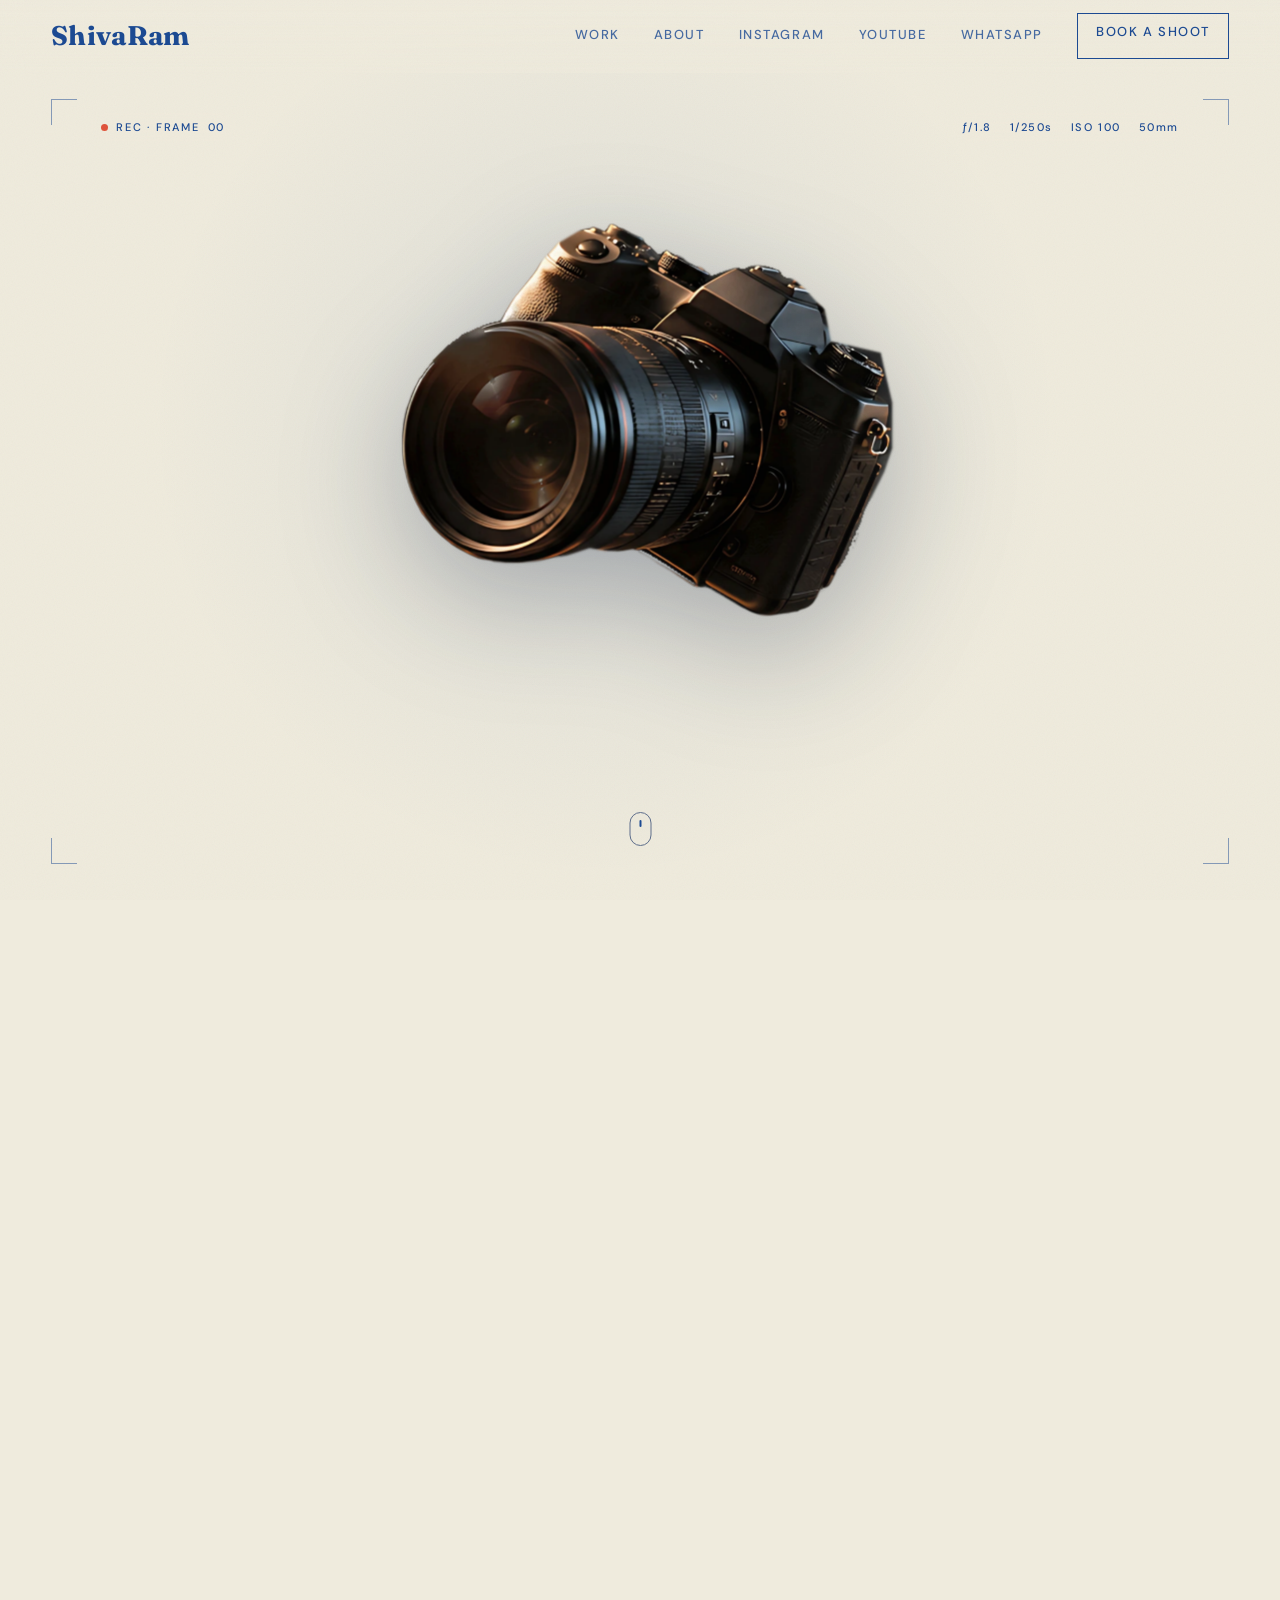
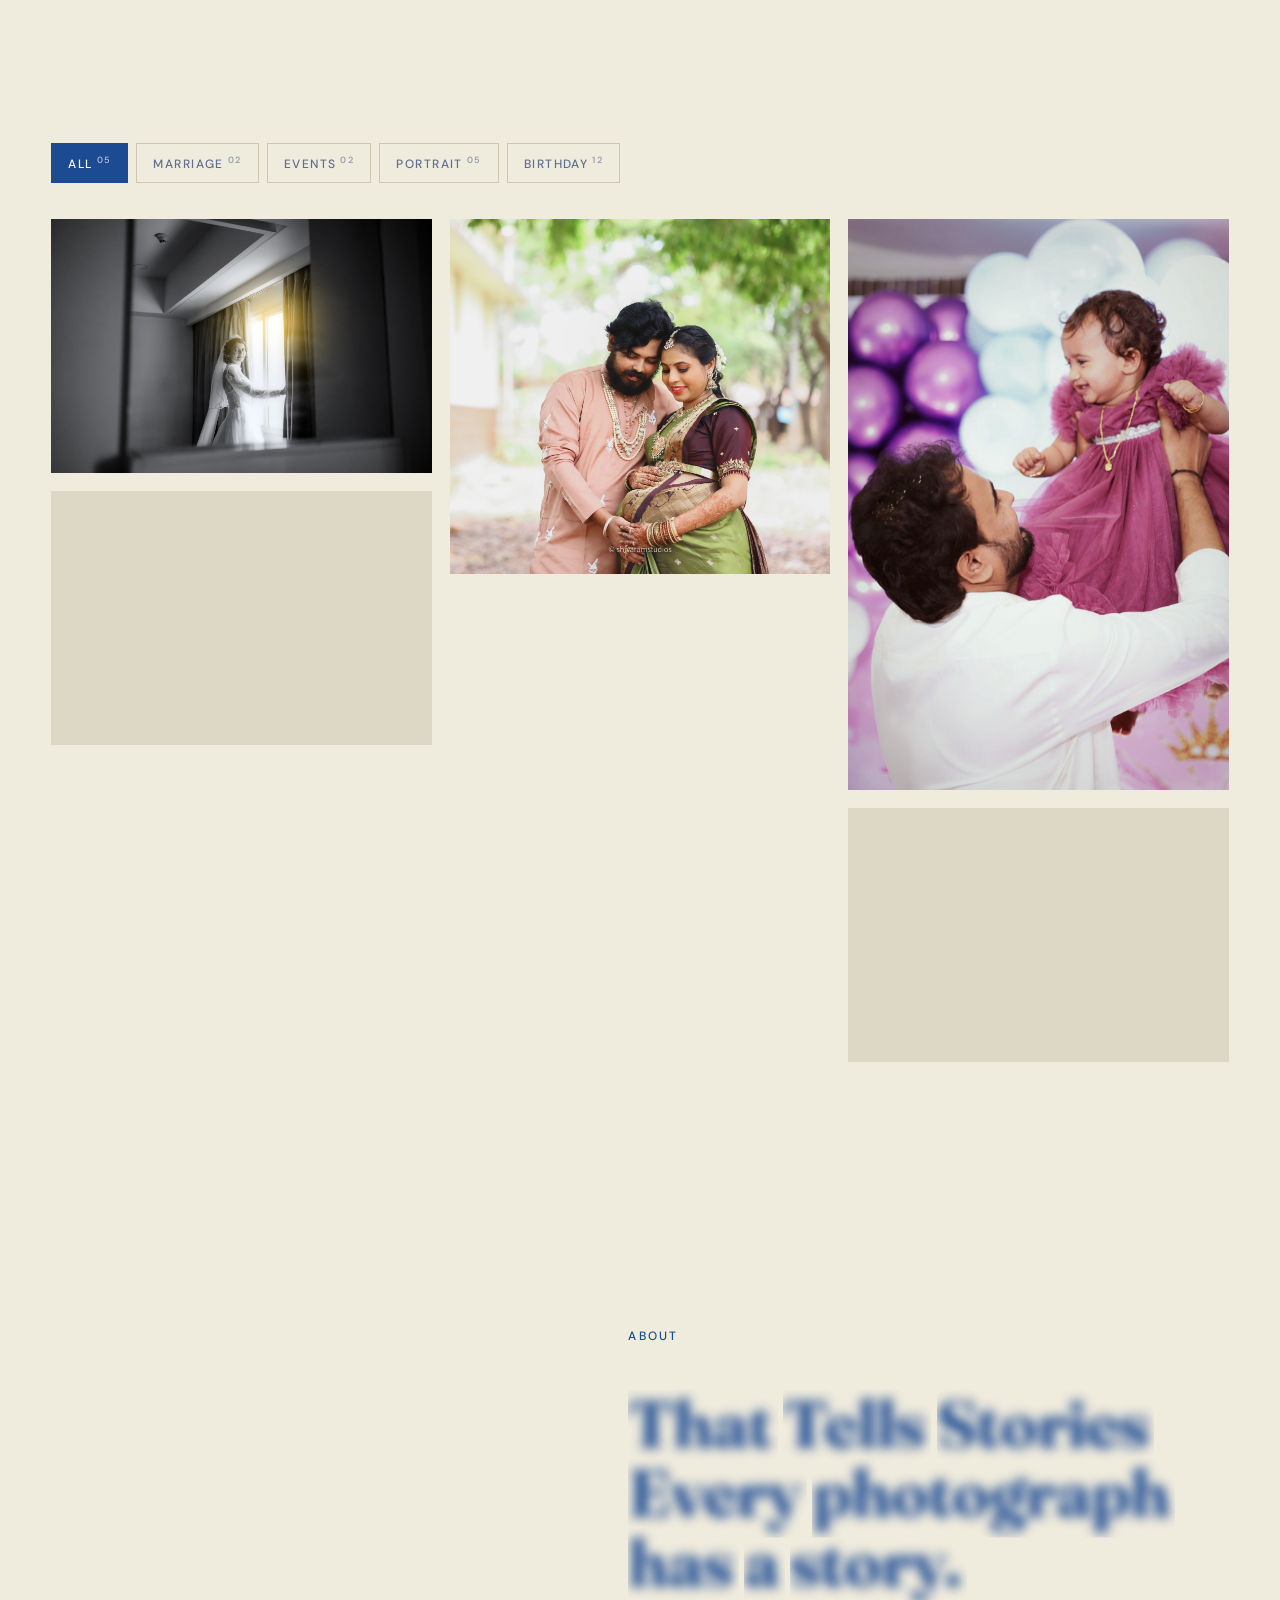
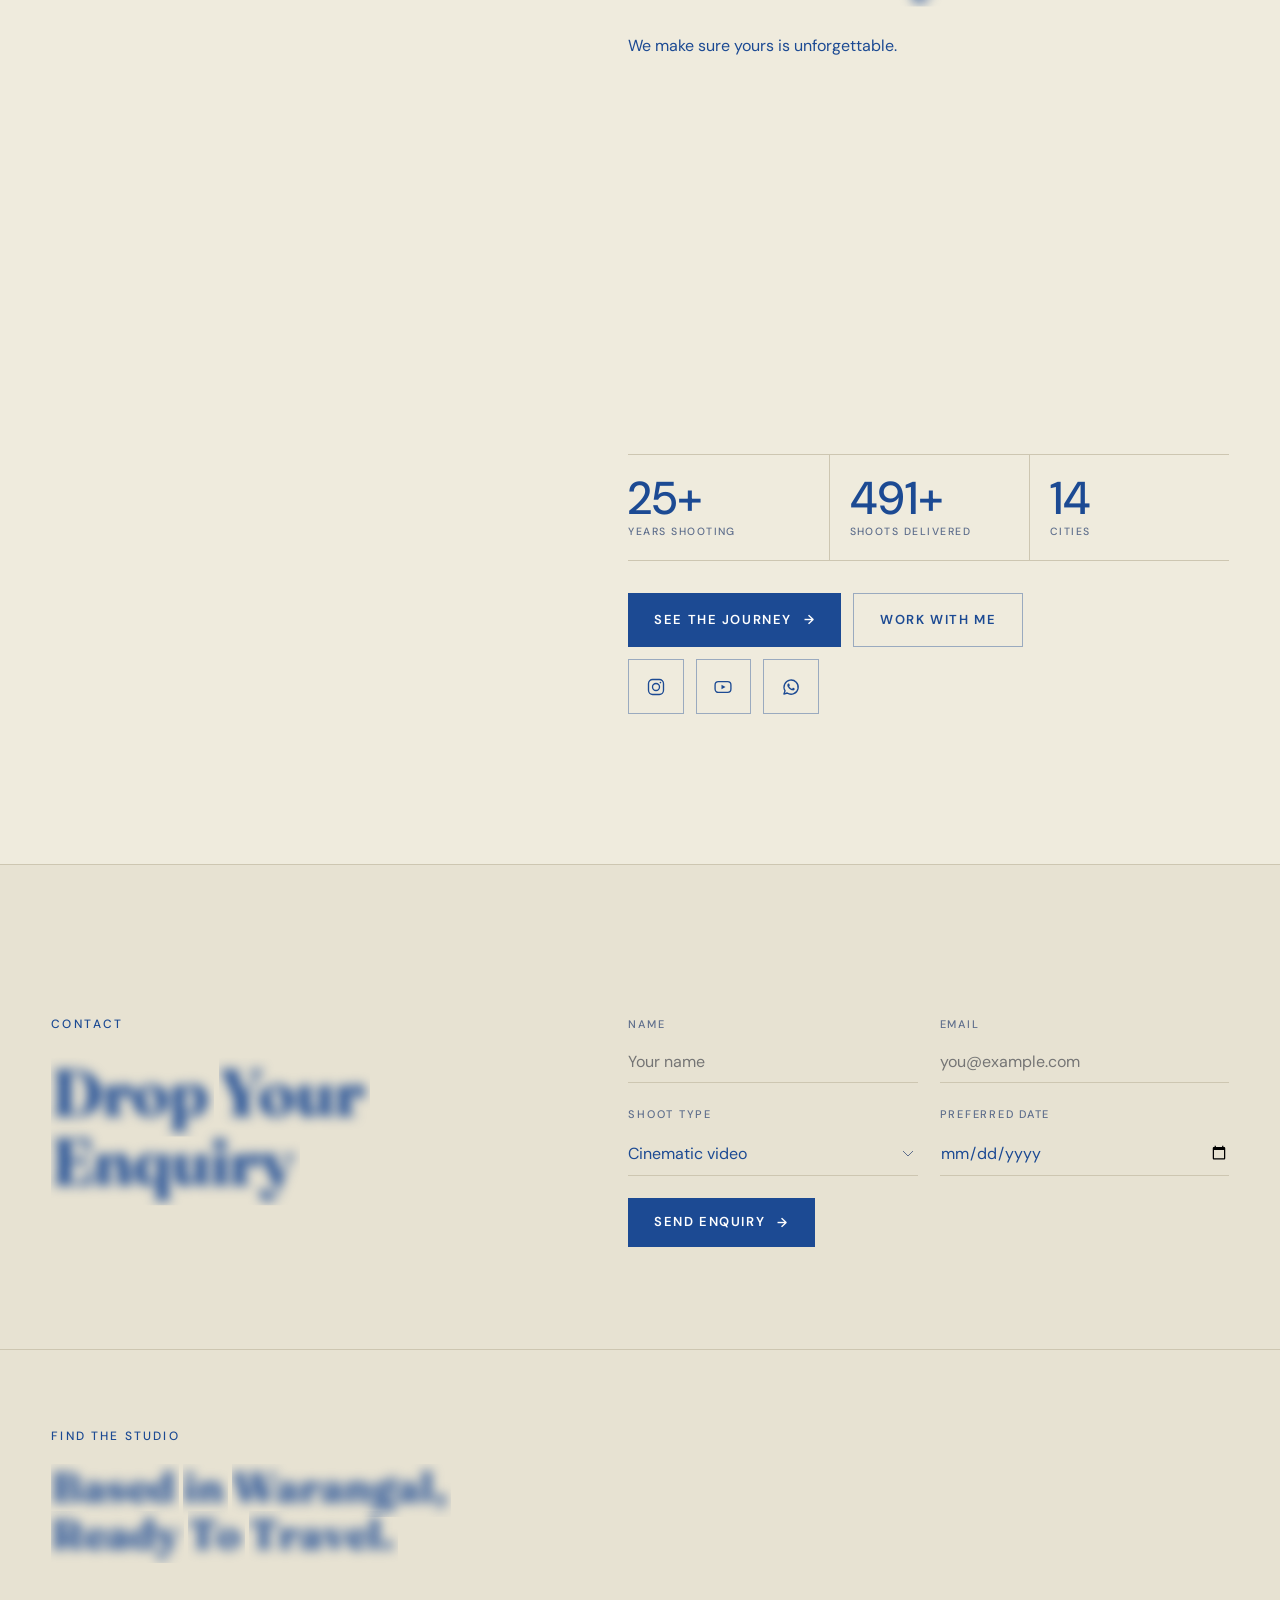
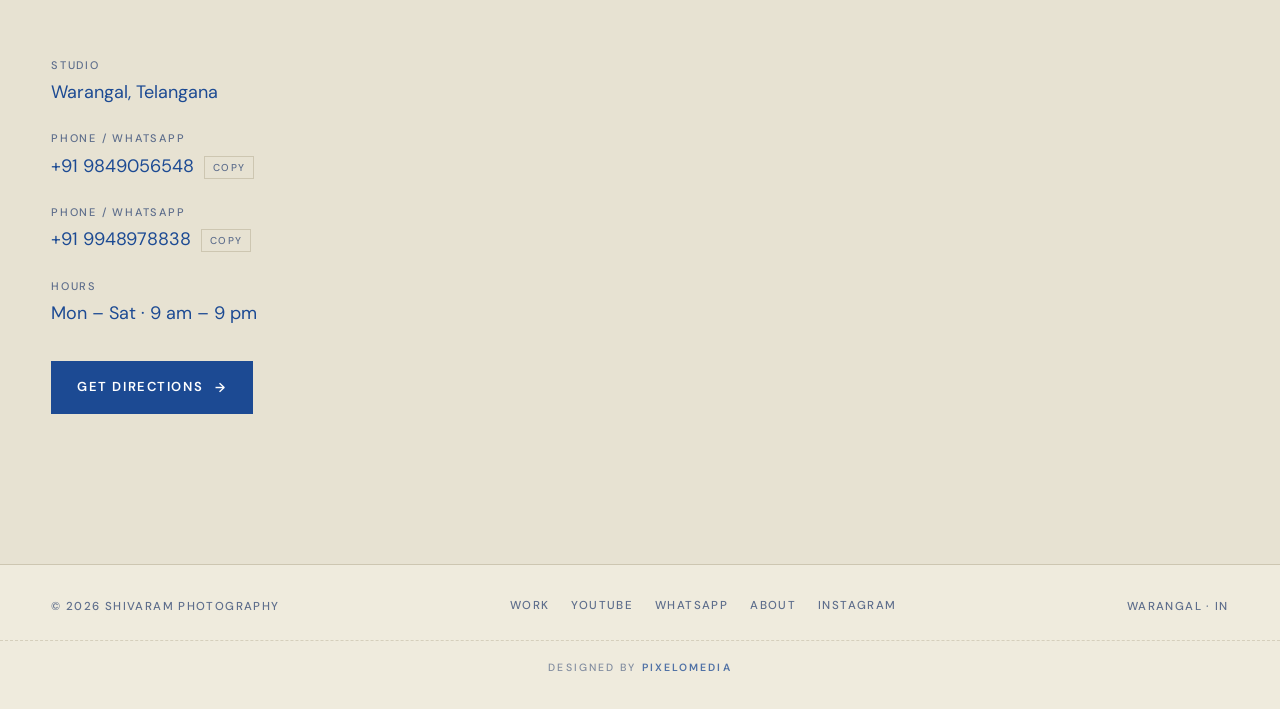
==== commit f181f5c0: "ADDED NEW ANIMATION" ====
--- a/index.html
+++ b/index.html
@@ -580,15 +580,25 @@
 h2.tm-words{will-change:translate}
 .tm-par img{will-change:scale}
 
-/* floating WhatsApp button */
-.tm-wa{position:fixed;right:max(16px,env(safe-area-inset-right));bottom:calc(18px + env(safe-area-inset-bottom,0px));z-index:95;width:58px;height:58px;border-radius:50%;display:grid;place-items:center;background:#25D366;color:#fff;box-shadow:0 12px 28px -10px rgba(0,0,0,.45);transform:translateY(130%) scale(.6);opacity:0;transition:transform .7s cubic-bezier(.3,1.5,.5,1),opacity .4s}
-.tm-wa.show{transform:none;opacity:1}
-.tm-wa svg{width:30px;height:30px;fill:#fff;animation:tmRing 4s ease-in-out 2.5s infinite}
-.tm-wa::before,.tm-wa::after{content:"";position:absolute;inset:0;border-radius:50%;border:2px solid #25D366;animation:tmWaPulse 2.4s ease-out infinite;opacity:0}
-.tm-wa::after{animation-delay:1.2s}
-@keyframes tmWaPulse{0%{transform:scale(1);opacity:.7}100%{transform:scale(1.7);opacity:0}}
-@keyframes tmRing{0%,86%,100%{transform:none}88%{transform:rotate(-16deg)}90%{transform:rotate(14deg)}92%{transform:rotate(-12deg)}94%{transform:rotate(8deg)}96%{transform:rotate(-4deg)}}
-.tm-wa:active{scale:.9}
+
+
+/* ===== SCROLL-UP MOTION (things coming in from the top animate downward) ===== */
+.tm-words[data-tm-from=top] .tw-i{transform-origin:0 0}
+.tm-on .tm-words[data-tm-from=top]:not(.tm-in) .tw-i{transform:translateY(-120%) rotate(-8deg) scale(.9)}
+.tm-on .tm-type[data-tm-from=top]:not(.tm-in) .tc{opacity:0}
+.tm-type[data-tm-from=top].tm-in .tc{animation-name:tmTypeDown}
+@keyframes tmTypeDown{0%{opacity:0;transform:translateY(60%);filter:blur(3px)}50%{opacity:1}70%{opacity:.35}100%{opacity:1;transform:none;filter:none}}
+.tm-on .tm-focus[data-tm-from=top]:not(.tm-in){transform:translateY(-34px)}
+.tm-stagger[data-tm-from=top].tm-in > *{animation-name:tmDown}
+@keyframes tmDown{from{opacity:0;transform:translateY(-40px) scale(.94)}to{opacity:1;transform:none}}
+.tm-on .tm-wipe[data-tm-from=top]:not(.tm-in){clip-path:inset(0 0 100% 0)}
+.tm-wipe[data-tm-from=top].tm-in{animation-name:tmWipeDown}
+@keyframes tmWipeDown{from{clip-path:inset(0 0 100% 0)}to{clip-path:inset(0 0 0 0)}}
+
+/* timeline photos & process steps also replay both ways */
+.tm-pop{transition:opacity 1.1s ease,filter 1.1s ease,transform 1.1s cubic-bezier(.16,.9,.1,1)}
+.tm-on .tm-pop:not(.tm-in){opacity:0;filter:blur(10px);transform:translateY(60px) scale(.92)}
+.tm-on .tm-pop[data-tm-from=top]:not(.tm-in){transform:translateY(-60px) scale(.92)}
 </style>
 </head>
 <body>
@@ -1531,7 +1541,15 @@
   const io = new IntersectionObserver(es => es.forEach(en => {
     const n = en.target;
     if (en.isIntersecting) { clearTimeout(n._tmT); n._tmT = setTimeout(() => n.classList.add("tm-in"), +(n.dataset.tmDelay || 0)); }
-    else if (en.boundingClientRect.top > 0) { clearTimeout(n._tmT); n.classList.remove("tm-in"); }
+    else {
+      clearTimeout(n._tmT); n.classList.remove("tm-in");
+      const top = en.boundingClientRect.top < 0;
+      n.dataset.tmFrom = top ? "top" : "bottom";
+      if (n.classList.contains("tm-stagger")) {
+        const kids = [...n.children], step = Math.min(110, 700 / Math.max(kids.length, 1));
+        kids.forEach((k, i) => k.style.setProperty("--d", Math.round((top ? kids.length - 1 - i : i) * step) + "ms"));
+      }
+    }
   }), {rootMargin:"0px 0px -6% 0px", threshold:0});
 
   /* headings */
@@ -1631,7 +1649,7 @@
   const io = new IntersectionObserver(es => es.forEach(en => {
     const els = watch.get(en.target) || [];
     if (en.isIntersecting) els.forEach(el => el.classList.add("tm-in"));
-    else if (en.boundingClientRect.top > 0) els.forEach(el => el.classList.remove("tm-in"));
+    else els.forEach(el => { el.classList.remove("tm-in"); el.dataset.tmFrom = en.boundingClientRect.top < 0 ? "top" : "bottom"; });
   }), {rootMargin:"0px 0px -8% 0px", threshold:.05});
   all(".portrait, .map, .oc-card").forEach(el => {
     if (el.closest("[hidden]")) return;
@@ -1731,16 +1749,22 @@
   addEventListener("scroll", () => { if (!ticking) { ticking = true; requestAnimationFrame(frame); } }, {passive:true});
   addEventListener("resize", frame); frame();
 
-  /* floating WhatsApp button */
-  const src = document.querySelector('a[href*="wa.me/"]');
-  if (src) {
-    const a = document.createElement("a");
-    a.className = "tm-wa"; a.href = src.href; a.target = "_blank"; a.rel = "noopener";
-    a.setAttribute("aria-label", "Chat on WhatsApp");
-    a.innerHTML = '<svg viewBox="0 0 24 24" aria-hidden="true"><path d="M12.04 2C6.58 2 2.13 6.45 2.13 11.91c0 1.75.46 3.45 1.32 4.95L2.05 22l5.25-1.38c1.45.79 3.08 1.21 4.74 1.21 5.46 0 9.91-4.45 9.91-9.91C21.95 6.45 17.5 2 12.04 2zm5.82 14.01c-.25.69-1.43 1.33-2 1.41-.51.08-1.16.11-1.87-.12-.43-.14-.99-.32-1.7-.63-2.98-1.29-4.93-4.29-5.08-4.49-.15-.2-1.21-1.61-1.21-3.07 0-1.46.77-2.18 1.04-2.48.27-.3.59-.37.79-.37h.57c.18.01.43-.07.67.51.25.6.84 2.06.92 2.21.07.15.12.32.02.52-.1.2-.15.32-.3.5-.15.17-.31.39-.45.52-.15.15-.3.31-.13.61.17.3.77 1.27 1.65 2.06 1.14 1.01 2.09 1.33 2.39 1.48.3.15.47.12.64-.07.17-.2.74-.87.94-1.16.2-.3.39-.25.67-.15.27.1 1.73.82 2.03.97.3.15.5.22.57.35.08.12.08.72-.17 1.41z"/></svg>';
-    document.body.append(a);
-    setTimeout(() => a.classList.add("show"), 1400);
-  }
+})();
+</script>
+
+<script>
+/* ===== SCROLL-UP MOTION ===== */
+(() => {
+  if (!("IntersectionObserver" in window)) return;
+  const io = new IntersectionObserver(es => es.forEach(en => {
+    const n = en.target;
+    if (en.isIntersecting) n.classList.add("tm-in");
+    else { n.classList.remove("tm-in"); n.dataset.tmFrom = en.boundingClientRect.top < 0 ? "top" : "bottom"; }
+  }), {rootMargin:"0px 0px -4% 0px", threshold:0});
+  document.querySelectorAll(".ms-media, .steps .step").forEach(el => {
+    if (el.closest("[hidden]")) return;
+    el.classList.add("tm-pop"); io.observe(el);
+  });
 })();
 </script>
 </body>
